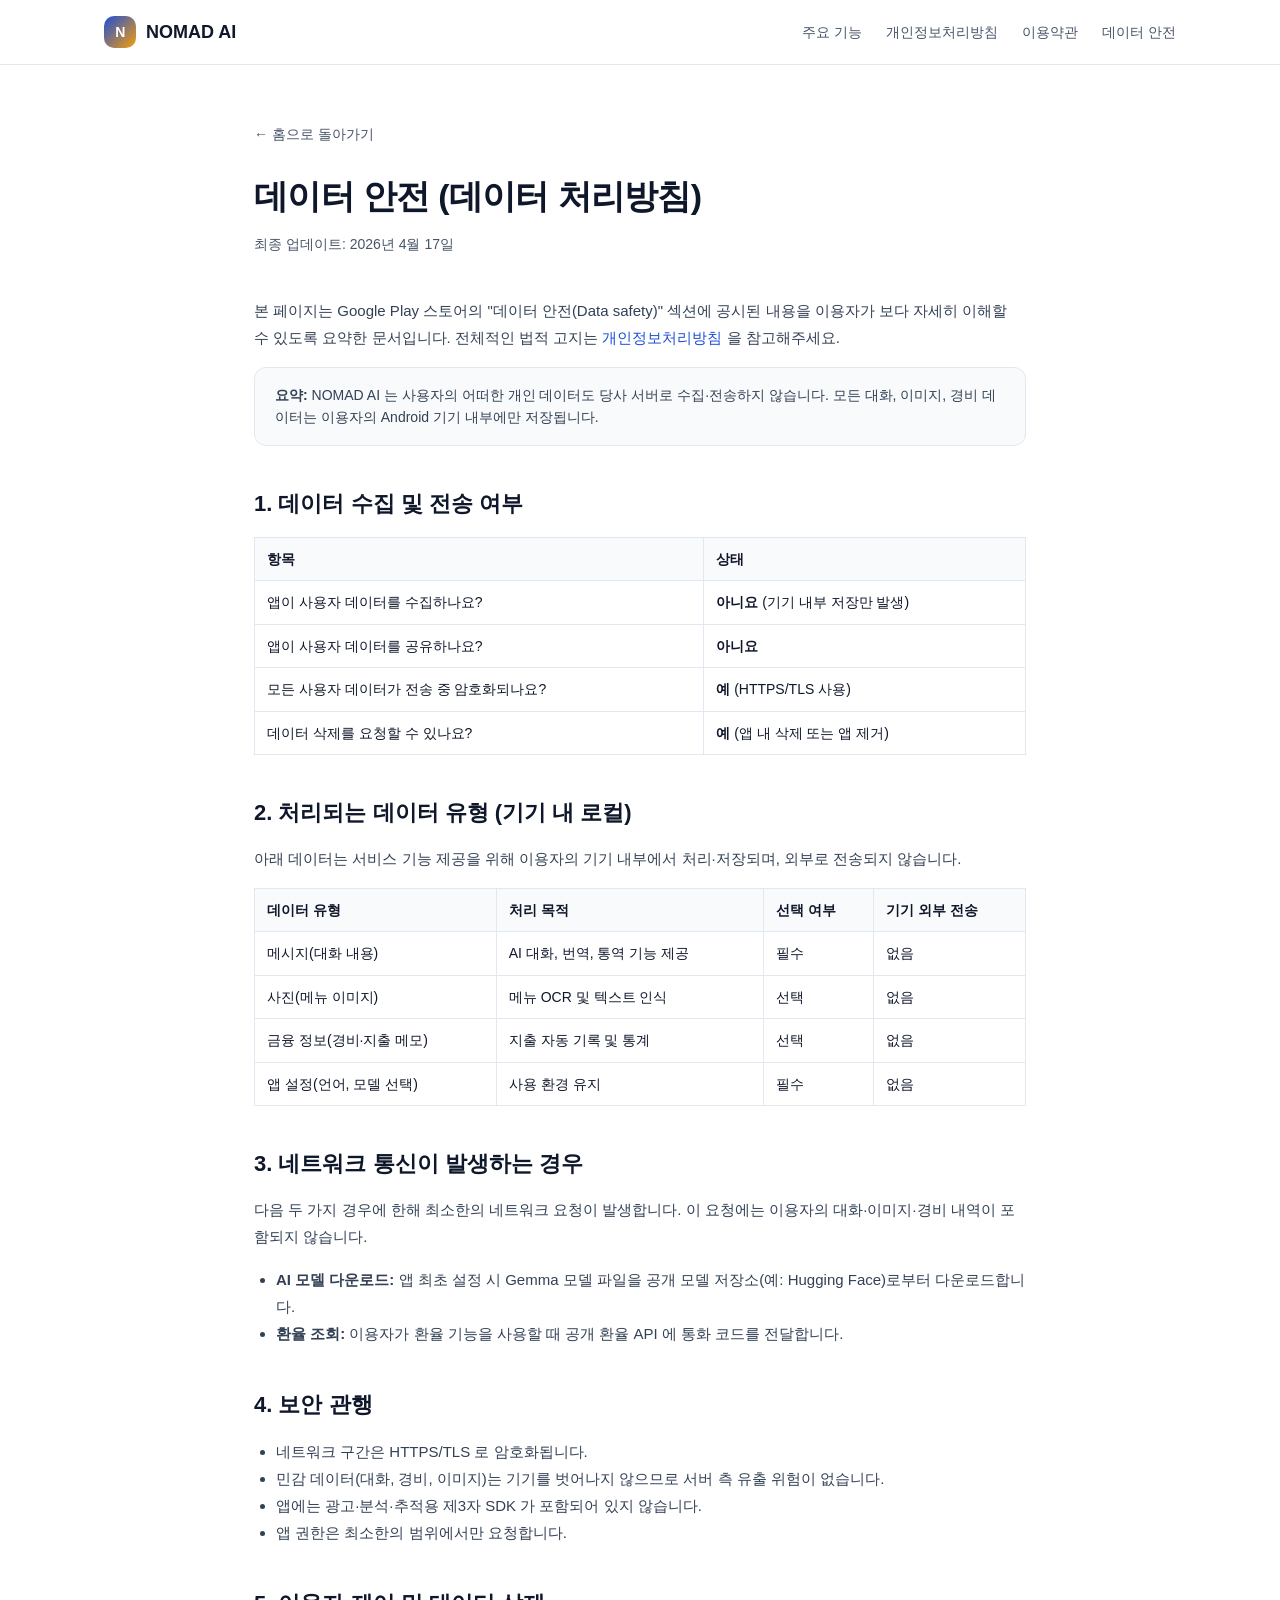
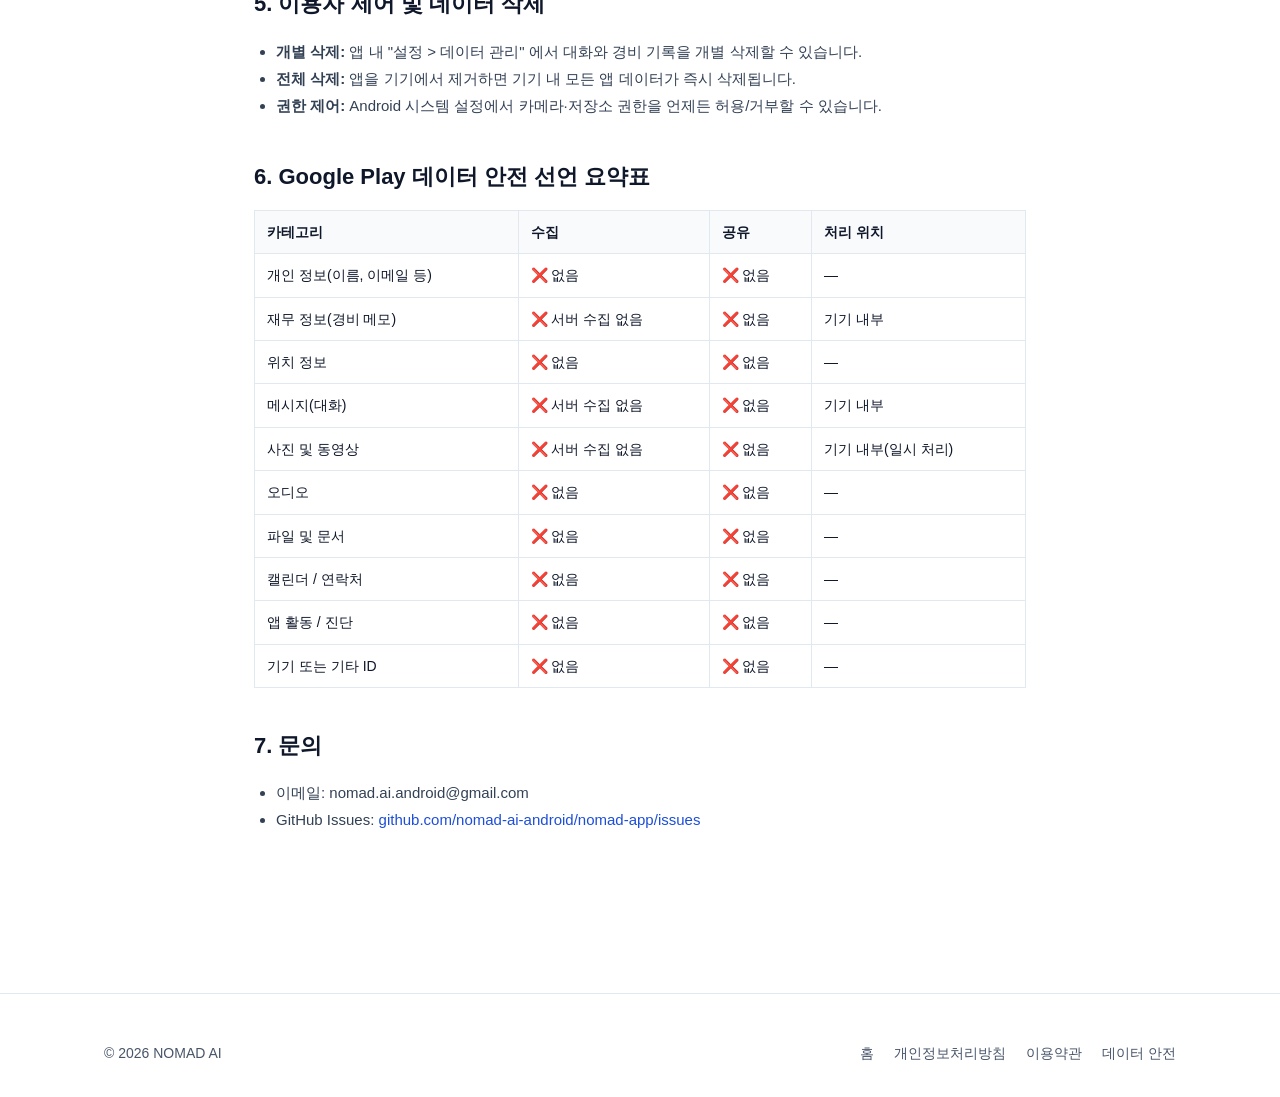
==== data-safety.html @ dc9f8f1e "initial commit" ====
<!doctype html>
<html lang="ko">
  <head>
    <meta charset="utf-8" />
    <meta name="viewport" content="width=device-width, initial-scale=1" />
    <title>데이터 안전 (데이터 처리방침) | NOMAD AI</title>
    <meta name="description" content="NOMAD AI 앱의 Google Play 데이터 안전 섹션 공시 — 수집/공유 데이터, 보안 조치 요약." />
    <link rel="icon" href="data:image/svg+xml,%3Csvg xmlns='http://www.w3.org/2000/svg' viewBox='0 0 100 100'%3E%3Crect width='100' height='100' rx='22' fill='%230f172a'/%3E%3Ctext x='50' y='62' font-family='sans-serif' font-size='48' font-weight='800' fill='white' text-anchor='middle'%3EN%3C/text%3E%3C/svg%3E" />
    <link rel="stylesheet" href="style.css" />
  </head>
  <body>
    <header class="site-header">
      <div class="container">
        <a class="brand" href="index.html">
          <span class="brand-mark">N</span>
          NOMAD AI
        </a>
        <nav class="nav">
          <a href="index.html#features">주요 기능</a>
          <a href="privacy.html">개인정보처리방침</a>
          <a href="terms.html">이용약관</a>
          <a href="data-safety.html">데이터 안전</a>
        </nav>
      </div>
    </header>

    <main class="legal">
      <a class="back" href="index.html">← 홈으로 돌아가기</a>
      <h1>데이터 안전 (데이터 처리방침)</h1>
      <p class="updated">최종 업데이트: 2026년 4월 17일</p>

      <p>
        본 페이지는 Google Play 스토어의 "데이터 안전(Data safety)" 섹션에
        공시된 내용을 이용자가 보다 자세히 이해할 수 있도록 요약한
        문서입니다. 전체적인 법적 고지는
        <a href="privacy.html">개인정보처리방침</a> 을 참고해주세요.
      </p>

      <div class="callout">
        <b>요약:</b> NOMAD AI 는 사용자의 어떠한 개인 데이터도 당사 서버로
        수집·전송하지 않습니다. 모든 대화, 이미지, 경비 데이터는 이용자의
        Android 기기 내부에만 저장됩니다.
      </div>

      <h2>1. 데이터 수집 및 전송 여부</h2>
      <table>
        <thead>
          <tr>
            <th>항목</th>
            <th>상태</th>
          </tr>
        </thead>
        <tbody>
          <tr>
            <td>앱이 사용자 데이터를 수집하나요?</td>
            <td><b>아니요</b> (기기 내부 저장만 발생)</td>
          </tr>
          <tr>
            <td>앱이 사용자 데이터를 공유하나요?</td>
            <td><b>아니요</b></td>
          </tr>
          <tr>
            <td>모든 사용자 데이터가 전송 중 암호화되나요?</td>
            <td><b>예</b> (HTTPS/TLS 사용)</td>
          </tr>
          <tr>
            <td>데이터 삭제를 요청할 수 있나요?</td>
            <td><b>예</b> (앱 내 삭제 또는 앱 제거)</td>
          </tr>
        </tbody>
      </table>

      <h2>2. 처리되는 데이터 유형 (기기 내 로컬)</h2>
      <p>
        아래 데이터는 서비스 기능 제공을 위해 이용자의 기기 내부에서
        처리·저장되며, 외부로 전송되지 않습니다.
      </p>

      <table>
        <thead>
          <tr>
            <th>데이터 유형</th>
            <th>처리 목적</th>
            <th>선택 여부</th>
            <th>기기 외부 전송</th>
          </tr>
        </thead>
        <tbody>
          <tr>
            <td>메시지(대화 내용)</td>
            <td>AI 대화, 번역, 통역 기능 제공</td>
            <td>필수</td>
            <td>없음</td>
          </tr>
          <tr>
            <td>사진(메뉴 이미지)</td>
            <td>메뉴 OCR 및 텍스트 인식</td>
            <td>선택</td>
            <td>없음</td>
          </tr>
          <tr>
            <td>금융 정보(경비·지출 메모)</td>
            <td>지출 자동 기록 및 통계</td>
            <td>선택</td>
            <td>없음</td>
          </tr>
          <tr>
            <td>앱 설정(언어, 모델 선택)</td>
            <td>사용 환경 유지</td>
            <td>필수</td>
            <td>없음</td>
          </tr>
        </tbody>
      </table>

      <h2>3. 네트워크 통신이 발생하는 경우</h2>
      <p>
        다음 두 가지 경우에 한해 최소한의 네트워크 요청이 발생합니다. 이
        요청에는 이용자의 대화·이미지·경비 내역이 포함되지 않습니다.
      </p>
      <ul>
        <li>
          <b>AI 모델 다운로드:</b> 앱 최초 설정 시 Gemma 모델 파일을 공개
          모델 저장소(예: Hugging Face)로부터 다운로드합니다.
        </li>
        <li>
          <b>환율 조회:</b> 이용자가 환율 기능을 사용할 때 공개 환율 API
          에 통화 코드를 전달합니다.
        </li>
      </ul>

      <h2>4. 보안 관행</h2>
      <ul>
        <li>네트워크 구간은 HTTPS/TLS 로 암호화됩니다.</li>
        <li>
          민감 데이터(대화, 경비, 이미지)는 기기를 벗어나지 않으므로 서버 측
          유출 위험이 없습니다.
        </li>
        <li>앱에는 광고·분석·추적용 제3자 SDK 가 포함되어 있지 않습니다.</li>
        <li>앱 권한은 최소한의 범위에서만 요청합니다.</li>
      </ul>

      <h2>5. 이용자 제어 및 데이터 삭제</h2>
      <ul>
        <li>
          <b>개별 삭제:</b> 앱 내 "설정 > 데이터 관리" 에서 대화와 경비 기록을
          개별 삭제할 수 있습니다.
        </li>
        <li>
          <b>전체 삭제:</b> 앱을 기기에서 제거하면 기기 내 모든 앱 데이터가
          즉시 삭제됩니다.
        </li>
        <li>
          <b>권한 제어:</b> Android 시스템 설정에서 카메라·저장소 권한을
          언제든 허용/거부할 수 있습니다.
        </li>
      </ul>

      <h2>6. Google Play 데이터 안전 선언 요약표</h2>
      <table>
        <thead>
          <tr>
            <th>카테고리</th>
            <th>수집</th>
            <th>공유</th>
            <th>처리 위치</th>
          </tr>
        </thead>
        <tbody>
          <tr>
            <td>개인 정보(이름, 이메일 등)</td>
            <td>❌ 없음</td>
            <td>❌ 없음</td>
            <td>—</td>
          </tr>
          <tr>
            <td>재무 정보(경비 메모)</td>
            <td>❌ 서버 수집 없음</td>
            <td>❌ 없음</td>
            <td>기기 내부</td>
          </tr>
          <tr>
            <td>위치 정보</td>
            <td>❌ 없음</td>
            <td>❌ 없음</td>
            <td>—</td>
          </tr>
          <tr>
            <td>메시지(대화)</td>
            <td>❌ 서버 수집 없음</td>
            <td>❌ 없음</td>
            <td>기기 내부</td>
          </tr>
          <tr>
            <td>사진 및 동영상</td>
            <td>❌ 서버 수집 없음</td>
            <td>❌ 없음</td>
            <td>기기 내부(일시 처리)</td>
          </tr>
          <tr>
            <td>오디오</td>
            <td>❌ 없음</td>
            <td>❌ 없음</td>
            <td>—</td>
          </tr>
          <tr>
            <td>파일 및 문서</td>
            <td>❌ 없음</td>
            <td>❌ 없음</td>
            <td>—</td>
          </tr>
          <tr>
            <td>캘린더 / 연락처</td>
            <td>❌ 없음</td>
            <td>❌ 없음</td>
            <td>—</td>
          </tr>
          <tr>
            <td>앱 활동 / 진단</td>
            <td>❌ 없음</td>
            <td>❌ 없음</td>
            <td>—</td>
          </tr>
          <tr>
            <td>기기 또는 기타 ID</td>
            <td>❌ 없음</td>
            <td>❌ 없음</td>
            <td>—</td>
          </tr>
        </tbody>
      </table>

      <h2>7. 문의</h2>
      <ul>
        <li>이메일: nomad.ai.android@gmail.com</li>
        <li>
          GitHub Issues:
          <a
            href="https://github.com/nomad-ai-android/nomad-app/issues"
            target="_blank"
            rel="noopener"
            >github.com/nomad-ai-android/nomad-app/issues</a
          >
        </li>
      </ul>
    </main>

    <footer class="site-footer">
      <div class="container">
        <div>© 2026 NOMAD AI</div>
        <div class="footer-links">
          <a href="index.html">홈</a>
          <a href="privacy.html">개인정보처리방침</a>
          <a href="terms.html">이용약관</a>
          <a href="data-safety.html">데이터 안전</a>
        </div>
      </div>
    </footer>
  </body>
</html>
---- style.css ----
:root {
  --color-bg: #ffffff;
  --color-bg-soft: #f8fafc;
  --color-bg-dark: #0f172a;
  --color-text: #0f172a;
  --color-muted: #475569;
  --color-border: #e2e8f0;
  --color-primary: #1d4ed8;
  --color-primary-hover: #1e40af;
  --color-accent: #f59e0b;
  --color-accent-soft: #fef3c7;
  --radius: 14px;
  --shadow-sm: 0 1px 2px rgba(15, 23, 42, 0.06), 0 1px 3px rgba(15, 23, 42, 0.1);
  --shadow-md: 0 4px 12px rgba(15, 23, 42, 0.08);
  --shadow-lg: 0 20px 50px rgba(15, 23, 42, 0.12);
  --max-width: 1120px;
}

* {
  box-sizing: border-box;
}

html {
  scroll-behavior: smooth;
}

body {
  margin: 0;
  font-family: "Pretendard", "Apple SD Gothic Neo", "Noto Sans KR", -apple-system,
    BlinkMacSystemFont, "Segoe UI", Roboto, sans-serif;
  color: var(--color-text);
  background: var(--color-bg);
  line-height: 1.6;
  -webkit-font-smoothing: antialiased;
  -moz-osx-font-smoothing: grayscale;
}

a {
  color: var(--color-primary);
  text-decoration: none;
}

a:hover {
  text-decoration: underline;
}

img {
  max-width: 100%;
  height: auto;
}

.container {
  max-width: var(--max-width);
  margin: 0 auto;
  padding: 0 24px;
}

/* Header */
.site-header {
  position: sticky;
  top: 0;
  z-index: 50;
  background: rgba(255, 255, 255, 0.85);
  backdrop-filter: saturate(180%) blur(10px);
  border-bottom: 1px solid var(--color-border);
}

.site-header .container {
  display: flex;
  align-items: center;
  justify-content: space-between;
  height: 64px;
}

.brand {
  display: flex;
  align-items: center;
  gap: 10px;
  font-weight: 700;
  font-size: 18px;
  color: var(--color-text);
  text-decoration: none;
}

.brand-mark {
  width: 32px;
  height: 32px;
  border-radius: 10px;
  background: linear-gradient(135deg, #1d4ed8, #f59e0b);
  display: inline-flex;
  align-items: center;
  justify-content: center;
  color: white;
  font-weight: 800;
  font-size: 14px;
  letter-spacing: -0.5px;
}

.nav {
  display: flex;
  gap: 24px;
  align-items: center;
}

.nav a {
  color: var(--color-muted);
  font-size: 14px;
  font-weight: 500;
}

.nav a:hover {
  color: var(--color-text);
  text-decoration: none;
}

.nav .btn {
  padding: 8px 16px;
  font-size: 14px;
}

@media (max-width: 720px) {
  .nav a:not(.btn) {
    display: none;
  }
}

/* Buttons */
.btn {
  display: inline-flex;
  align-items: center;
  justify-content: center;
  gap: 8px;
  padding: 12px 22px;
  border-radius: 999px;
  font-weight: 600;
  font-size: 15px;
  border: 1px solid transparent;
  cursor: pointer;
  transition: transform 0.15s ease, background 0.2s ease, box-shadow 0.2s ease;
  text-decoration: none;
}

.btn-primary {
  background: var(--color-primary);
  color: white;
}

.btn-primary:hover {
  background: var(--color-primary-hover);
  transform: translateY(-1px);
  text-decoration: none;
}

.btn-secondary {
  background: white;
  color: var(--color-text);
  border-color: var(--color-border);
}

.btn-secondary:hover {
  background: var(--color-bg-soft);
  text-decoration: none;
}

/* Hero */
.hero {
  position: relative;
  padding: 80px 0 96px;
  background: radial-gradient(
      1200px 600px at 80% -10%,
      rgba(245, 158, 11, 0.18),
      transparent 60%
    ),
    radial-gradient(
      900px 500px at -10% 10%,
      rgba(29, 78, 216, 0.15),
      transparent 60%
    ),
    var(--color-bg);
  overflow: hidden;
}

.hero .container {
  display: grid;
  grid-template-columns: 1.1fr 0.9fr;
  gap: 48px;
  align-items: center;
}

@media (max-width: 900px) {
  .hero {
    padding: 56px 0 72px;
  }
  .hero .container {
    grid-template-columns: 1fr;
  }
}

.eyebrow {
  display: inline-flex;
  align-items: center;
  gap: 8px;
  padding: 6px 12px;
  background: var(--color-accent-soft);
  color: #92400e;
  font-size: 13px;
  font-weight: 600;
  border-radius: 999px;
  margin-bottom: 20px;
}

.hero h1 {
  font-size: clamp(32px, 5vw, 52px);
  line-height: 1.15;
  letter-spacing: -0.02em;
  margin: 0 0 20px;
}

.hero h1 .accent {
  background: linear-gradient(90deg, #1d4ed8, #f59e0b);
  -webkit-background-clip: text;
  background-clip: text;
  color: transparent;
}

.hero p.lead {
  font-size: 18px;
  color: var(--color-muted);
  margin: 0 0 32px;
  max-width: 560px;
}

.hero-actions {
  display: flex;
  gap: 12px;
  flex-wrap: wrap;
}

.hero-meta {
  margin-top: 28px;
  display: flex;
  gap: 24px;
  flex-wrap: wrap;
  color: var(--color-muted);
  font-size: 14px;
}

.hero-meta span {
  display: inline-flex;
  align-items: center;
  gap: 6px;
}

/* Phone mockup */
.phone {
  width: 100%;
  max-width: 360px;
  margin: 0 auto;
  aspect-ratio: 9 / 18;
  background: #0f172a;
  border-radius: 40px;
  padding: 14px;
  box-shadow: var(--shadow-lg);
  position: relative;
}

.phone::before {
  content: "";
  position: absolute;
  top: 18px;
  left: 50%;
  transform: translateX(-50%);
  width: 100px;
  height: 22px;
  background: #0f172a;
  border-radius: 999px;
  z-index: 2;
}

.phone-screen {
  width: 100%;
  height: 100%;
  border-radius: 28px;
  background: linear-gradient(180deg, #eff6ff 0%, #fff 40%, #fef3c7 100%);
  overflow: hidden;
  position: relative;
  display: flex;
  flex-direction: column;
  padding: 48px 18px 18px;
}

.chat-bubble {
  max-width: 80%;
  padding: 10px 14px;
  border-radius: 16px;
  font-size: 13px;
  margin-bottom: 10px;
  box-shadow: var(--shadow-sm);
}

.chat-bubble.user {
  align-self: flex-end;
  background: var(--color-primary);
  color: white;
  border-bottom-right-radius: 4px;
}

.chat-bubble.bot {
  align-self: flex-start;
  background: white;
  color: var(--color-text);
  border-bottom-left-radius: 4px;
}

.chip-row {
  display: flex;
  gap: 6px;
  margin-top: 4px;
  flex-wrap: wrap;
}

.chip {
  font-size: 11px;
  padding: 6px 10px;
  background: white;
  border: 1px solid var(--color-border);
  border-radius: 999px;
  color: var(--color-text);
}

/* Sections */
section {
  padding: 88px 0;
}

section.alt {
  background: var(--color-bg-soft);
}

.section-head {
  text-align: center;
  max-width: 720px;
  margin: 0 auto 56px;
}

.section-head h2 {
  font-size: clamp(26px, 3.2vw, 36px);
  margin: 0 0 12px;
  letter-spacing: -0.02em;
}

.section-head p {
  color: var(--color-muted);
  margin: 0;
  font-size: 17px;
}

/* Feature grid */
.features {
  display: grid;
  grid-template-columns: repeat(3, 1fr);
  gap: 20px;
}

@media (max-width: 900px) {
  .features {
    grid-template-columns: repeat(2, 1fr);
  }
}

@media (max-width: 560px) {
  .features {
    grid-template-columns: 1fr;
  }
}

.feature {
  padding: 28px;
  background: white;
  border: 1px solid var(--color-border);
  border-radius: var(--radius);
  transition: transform 0.2s ease, box-shadow 0.2s ease,
    border-color 0.2s ease;
}

.feature:hover {
  transform: translateY(-4px);
  box-shadow: var(--shadow-md);
  border-color: transparent;
}

.feature-icon {
  width: 44px;
  height: 44px;
  border-radius: 12px;
  background: var(--color-accent-soft);
  color: #b45309;
  display: inline-flex;
  align-items: center;
  justify-content: center;
  font-size: 22px;
  margin-bottom: 16px;
}

.feature h3 {
  margin: 0 0 8px;
  font-size: 18px;
}

.feature p {
  margin: 0;
  color: var(--color-muted);
  font-size: 15px;
}

/* How it works */
.steps {
  display: grid;
  grid-template-columns: repeat(4, 1fr);
  gap: 20px;
  counter-reset: step;
}

@media (max-width: 900px) {
  .steps {
    grid-template-columns: repeat(2, 1fr);
  }
}

@media (max-width: 560px) {
  .steps {
    grid-template-columns: 1fr;
  }
}

.step {
  padding: 28px 24px;
  border-radius: var(--radius);
  background: white;
  border: 1px solid var(--color-border);
  counter-increment: step;
  position: relative;
}

.step::before {
  content: counter(step, decimal-leading-zero);
  font-size: 14px;
  font-weight: 700;
  color: var(--color-primary);
  margin-bottom: 12px;
  display: block;
}

.step h3 {
  margin: 0 0 8px;
  font-size: 17px;
}

.step p {
  margin: 0;
  color: var(--color-muted);
  font-size: 14px;
}

/* Models */
.models {
  display: grid;
  grid-template-columns: repeat(2, 1fr);
  gap: 20px;
}

@media (max-width: 720px) {
  .models {
    grid-template-columns: 1fr;
  }
}

.model {
  padding: 32px;
  border-radius: var(--radius);
  border: 1px solid var(--color-border);
  background: white;
  position: relative;
}

.model.featured {
  border-color: var(--color-primary);
  box-shadow: 0 0 0 4px rgba(29, 78, 216, 0.1);
}

.model .badge {
  position: absolute;
  top: -12px;
  right: 24px;
  background: var(--color-primary);
  color: white;
  font-size: 12px;
  font-weight: 600;
  padding: 4px 10px;
  border-radius: 999px;
}

.model h3 {
  margin: 0 0 6px;
  font-size: 22px;
}

.model .size {
  color: var(--color-muted);
  font-size: 14px;
  margin-bottom: 16px;
}

.model ul {
  list-style: none;
  padding: 0;
  margin: 0;
}

.model li {
  padding: 8px 0;
  color: var(--color-text);
  font-size: 14px;
  border-top: 1px dashed var(--color-border);
}

.model li:first-child {
  border-top: none;
}

/* Privacy */
.privacy-card {
  max-width: 860px;
  margin: 0 auto;
  padding: 40px;
  background: white;
  border-radius: var(--radius);
  border: 1px solid var(--color-border);
  box-shadow: var(--shadow-md);
}

.privacy-grid {
  display: grid;
  grid-template-columns: repeat(2, 1fr);
  gap: 20px;
  margin-top: 24px;
}

@media (max-width: 720px) {
  .privacy-grid {
    grid-template-columns: 1fr;
  }
}

.privacy-item {
  display: flex;
  gap: 12px;
  align-items: flex-start;
}

.privacy-item .icon {
  width: 28px;
  height: 28px;
  border-radius: 8px;
  background: #dcfce7;
  color: #15803d;
  display: inline-flex;
  align-items: center;
  justify-content: center;
  font-size: 14px;
  flex: 0 0 auto;
}

.privacy-item h4 {
  margin: 0 0 4px;
  font-size: 15px;
}

.privacy-item p {
  margin: 0;
  color: var(--color-muted);
  font-size: 14px;
}

/* FAQ */
.faq {
  max-width: 800px;
  margin: 0 auto;
}

.faq details {
  border-bottom: 1px solid var(--color-border);
  padding: 20px 4px;
}

.faq details[open] summary {
  color: var(--color-primary);
}

.faq summary {
  list-style: none;
  cursor: pointer;
  font-weight: 600;
  font-size: 17px;
  display: flex;
  align-items: center;
  justify-content: space-between;
  gap: 16px;
}

.faq summary::-webkit-details-marker {
  display: none;
}

.faq summary::after {
  content: "+";
  font-size: 22px;
  color: var(--color-muted);
  transition: transform 0.2s ease;
}

.faq details[open] summary::after {
  content: "−";
  color: var(--color-primary);
}

.faq details p {
  margin: 12px 0 0;
  color: var(--color-muted);
  font-size: 15px;
}

/* CTA */
.cta {
  background: linear-gradient(135deg, #0f172a, #1e3a8a);
  color: white;
  text-align: center;
  padding: 80px 24px;
  border-radius: 24px;
  margin: 0 auto;
  max-width: calc(var(--max-width) - 48px);
}

.cta h2 {
  font-size: clamp(26px, 3.2vw, 36px);
  margin: 0 0 12px;
  letter-spacing: -0.02em;
}

.cta p {
  color: rgba(255, 255, 255, 0.75);
  font-size: 17px;
  margin: 0 0 28px;
}

.cta .btn-primary {
  background: var(--color-accent);
  color: #422006;
}

.cta .btn-primary:hover {
  background: #fbbf24;
}

.cta .btn-secondary {
  background: transparent;
  color: white;
  border-color: rgba(255, 255, 255, 0.3);
}

.cta .btn-secondary:hover {
  background: rgba(255, 255, 255, 0.08);
}

/* Footer */
.site-footer {
  padding: 48px 0 32px;
  border-top: 1px solid var(--color-border);
  margin-top: 48px;
  color: var(--color-muted);
  font-size: 14px;
}

.site-footer .container {
  display: flex;
  justify-content: space-between;
  gap: 24px;
  flex-wrap: wrap;
}

.footer-links {
  display: flex;
  gap: 20px;
  flex-wrap: wrap;
}

.footer-links a {
  color: var(--color-muted);
}

.footer-links a:hover {
  color: var(--color-text);
}

/* Legal (policy pages) */
.legal {
  max-width: 820px;
  margin: 0 auto;
  padding: 56px 24px 96px;
}

.legal h1 {
  font-size: 34px;
  letter-spacing: -0.02em;
  margin: 0 0 8px;
}

.legal .updated {
  color: var(--color-muted);
  font-size: 14px;
  margin: 0 0 40px;
}

.legal h2 {
  margin: 40px 0 12px;
  font-size: 22px;
}

.legal h3 {
  margin: 24px 0 8px;
  font-size: 17px;
}

.legal p,
.legal li {
  color: #334155;
  font-size: 15px;
  line-height: 1.8;
}

.legal ul {
  padding-left: 22px;
}

.legal table {
  width: 100%;
  border-collapse: collapse;
  margin: 16px 0 24px;
  font-size: 14px;
}

.legal th,
.legal td {
  text-align: left;
  padding: 10px 12px;
  border: 1px solid var(--color-border);
  vertical-align: top;
}

.legal th {
  background: var(--color-bg-soft);
  font-weight: 600;
}

.legal .back {
  display: inline-flex;
  align-items: center;
  gap: 6px;
  margin-bottom: 24px;
  font-size: 14px;
  color: var(--color-muted);
}

.callout {
  padding: 16px 20px;
  border-radius: 12px;
  background: var(--color-bg-soft);
  border: 1px solid var(--color-border);
  margin: 16px 0;
  font-size: 14px;
  color: #334155;
}
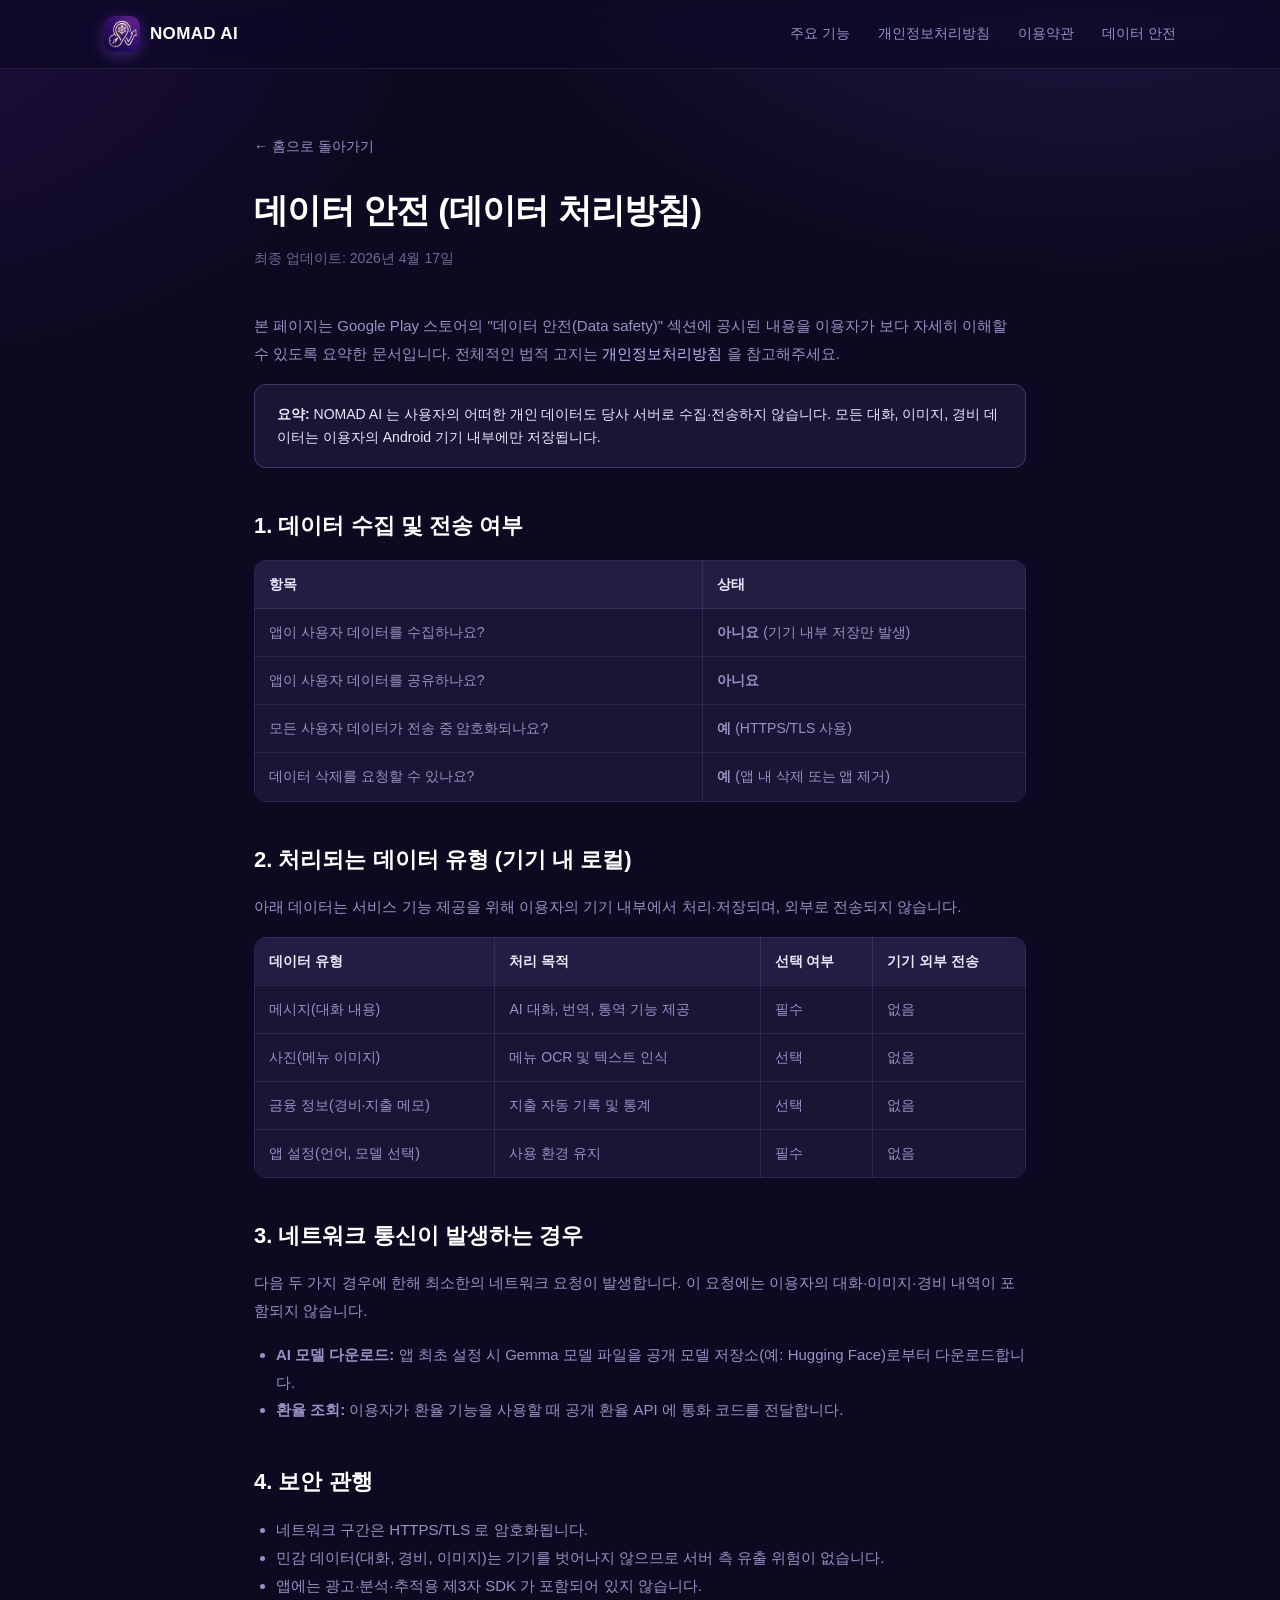
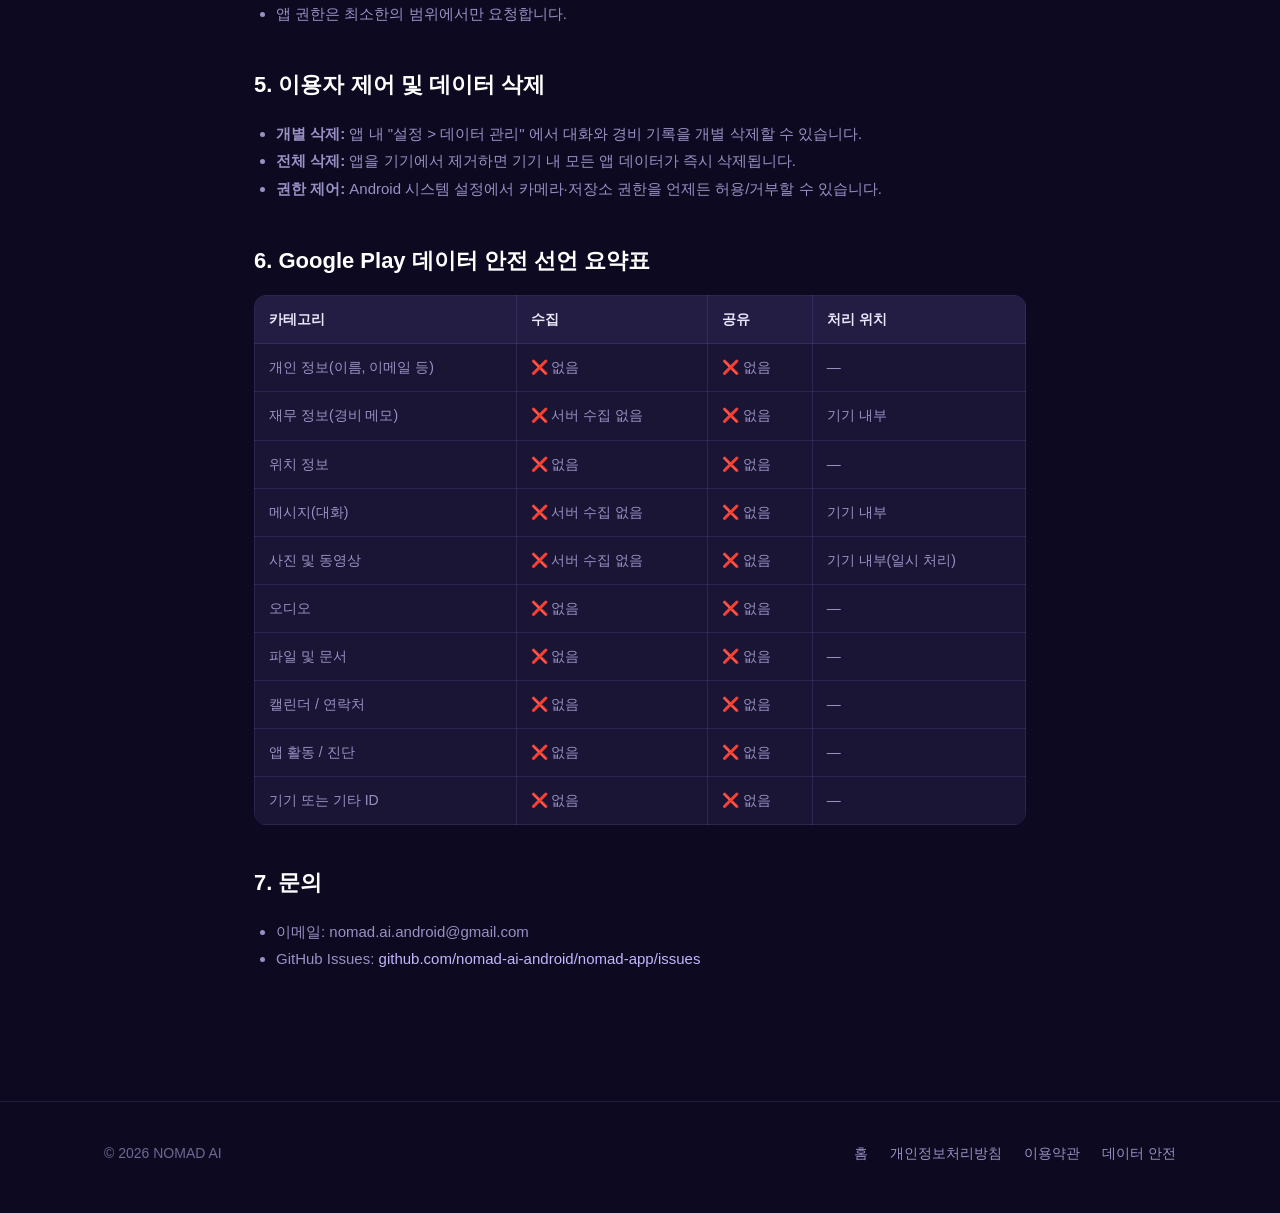
==== commit 360ddefe: "디자인 개선" ====
--- a/data-safety.html
+++ b/data-safety.html
@@ -5,14 +5,16 @@
     <meta name="viewport" content="width=device-width, initial-scale=1" />
     <title>데이터 안전 (데이터 처리방침) | NOMAD AI</title>
     <meta name="description" content="NOMAD AI 앱의 Google Play 데이터 안전 섹션 공시 — 수집/공유 데이터, 보안 조치 요약." />
-    <link rel="icon" href="data:image/svg+xml,%3Csvg xmlns='http://www.w3.org/2000/svg' viewBox='0 0 100 100'%3E%3Crect width='100' height='100' rx='22' fill='%230f172a'/%3E%3Ctext x='50' y='62' font-family='sans-serif' font-size='48' font-weight='800' fill='white' text-anchor='middle'%3EN%3C/text%3E%3C/svg%3E" />
+    <meta name="theme-color" content="#0d0920" />
+    <link rel="icon" type="image/png" href="icon.png" />
+    <link rel="apple-touch-icon" href="icon.png" />
     <link rel="stylesheet" href="style.css" />
   </head>
   <body>
     <header class="site-header">
       <div class="container">
         <a class="brand" href="index.html">
-          <span class="brand-mark">N</span>
+          <img class="brand-mark" src="icon.png" alt="NOMAD AI" width="36" height="36" />
           NOMAD AI
         </a>
         <nav class="nav">
--- a/style.css
+++ b/style.css
@@ -1,28 +1,32 @@
 :root {
-  --color-bg: #ffffff;
-  --color-bg-soft: #f8fafc;
-  --color-bg-dark: #0f172a;
-  --color-text: #0f172a;
-  --color-muted: #475569;
-  --color-border: #e2e8f0;
-  --color-primary: #1d4ed8;
-  --color-primary-hover: #1e40af;
-  --color-accent: #f59e0b;
-  --color-accent-soft: #fef3c7;
-  --radius: 14px;
-  --shadow-sm: 0 1px 2px rgba(15, 23, 42, 0.06), 0 1px 3px rgba(15, 23, 42, 0.1);
-  --shadow-md: 0 4px 12px rgba(15, 23, 42, 0.08);
-  --shadow-lg: 0 20px 50px rgba(15, 23, 42, 0.12);
+  --color-bg: #0d0920;
+  --color-bg-alt: #110d28;
+  --color-surface: #1a1535;
+  --color-surface-2: #231d44;
+  --color-text: #eae7fb;
+  --color-text-strong: #ffffff;
+  --color-muted: #9891c4;
+  --color-muted-2: #6f6894;
+  --color-border: rgba(154, 140, 234, 0.14);
+  --color-border-strong: rgba(154, 140, 234, 0.28);
+  --color-primary: #8b5cf6;
+  --color-primary-hover: #a78bfa;
+  --color-primary-soft: rgba(139, 92, 246, 0.16);
+  --color-accent: #c4b5fd;
+  --color-user-bubble: #6d5ab6;
+  --color-bot-bubble: #2a2450;
+  --radius: 16px;
+  --radius-lg: 24px;
+  --shadow-sm: 0 1px 2px rgba(5, 3, 15, 0.4);
+  --shadow-md: 0 8px 24px rgba(5, 3, 15, 0.35);
+  --shadow-lg: 0 30px 60px rgba(5, 3, 15, 0.55);
+  --shadow-glow: 0 0 0 1px rgba(139, 92, 246, 0.35), 0 20px 60px rgba(139, 92, 246, 0.22);
   --max-width: 1120px;
 }
 
-* {
-  box-sizing: border-box;
-}
-
-html {
-  scroll-behavior: smooth;
-}
+* { box-sizing: border-box; }
+
+html { scroll-behavior: smooth; }
 
 body {
   margin: 0;
@@ -30,29 +34,36 @@
     BlinkMacSystemFont, "Segoe UI", Roboto, sans-serif;
   color: var(--color-text);
   background: var(--color-bg);
-  line-height: 1.6;
+  line-height: 1.65;
   -webkit-font-smoothing: antialiased;
   -moz-osx-font-smoothing: grayscale;
-}
-
-a {
-  color: var(--color-primary);
-  text-decoration: none;
-}
-
-a:hover {
-  text-decoration: underline;
-}
-
-img {
-  max-width: 100%;
-  height: auto;
-}
+  background-image:
+    radial-gradient(1000px 600px at 85% -10%, rgba(139, 92, 246, 0.18), transparent 60%),
+    radial-gradient(900px 600px at -10% 0%, rgba(91, 33, 182, 0.22), transparent 60%);
+  background-attachment: fixed;
+}
+
+a { color: var(--color-accent); text-decoration: none; }
+a:hover { text-decoration: underline; }
+img { max-width: 100%; height: auto; }
 
 .container {
   max-width: var(--max-width);
   margin: 0 auto;
   padding: 0 24px;
+}
+
+/* Inline SVG icons */
+.ic,
+.feature svg,
+.privacy-item .icon svg,
+.app-ic,
+.input-btn svg {
+  width: 18px;
+  height: 18px;
+  stroke-linecap: round;
+  stroke-linejoin: round;
+  flex-shrink: 0;
 }
 
 /* Header */
@@ -60,8 +71,9 @@
   position: sticky;
   top: 0;
   z-index: 50;
-  background: rgba(255, 255, 255, 0.85);
-  backdrop-filter: saturate(180%) blur(10px);
+  background: rgba(13, 9, 32, 0.78);
+  backdrop-filter: saturate(180%) blur(14px);
+  -webkit-backdrop-filter: saturate(180%) blur(14px);
   border-bottom: 1px solid var(--color-border);
 }
 
@@ -69,7 +81,7 @@
   display: flex;
   align-items: center;
   justify-content: space-between;
-  height: 64px;
+  height: 68px;
 }
 
 .brand {
@@ -77,28 +89,21 @@
   align-items: center;
   gap: 10px;
   font-weight: 700;
-  font-size: 18px;
-  color: var(--color-text);
-  text-decoration: none;
+  font-size: 17px;
+  color: var(--color-text-strong);
+  letter-spacing: 0.02em;
 }
 
 .brand-mark {
-  width: 32px;
-  height: 32px;
+  width: 36px;
+  height: 36px;
   border-radius: 10px;
-  background: linear-gradient(135deg, #1d4ed8, #f59e0b);
-  display: inline-flex;
-  align-items: center;
-  justify-content: center;
-  color: white;
-  font-weight: 800;
-  font-size: 14px;
-  letter-spacing: -0.5px;
+  box-shadow: 0 4px 16px rgba(139, 92, 246, 0.35);
 }
 
 .nav {
   display: flex;
-  gap: 24px;
+  gap: 28px;
   align-items: center;
 }
 
@@ -106,22 +111,18 @@
   color: var(--color-muted);
   font-size: 14px;
   font-weight: 500;
+  transition: color 0.15s ease;
 }
 
 .nav a:hover {
-  color: var(--color-text);
+  color: var(--color-text-strong);
   text-decoration: none;
 }
 
-.nav .btn {
-  padding: 8px 16px;
-  font-size: 14px;
-}
-
-@media (max-width: 720px) {
-  .nav a:not(.btn) {
-    display: none;
-  }
+.nav .btn { padding: 9px 18px; font-size: 14px; }
+
+@media (max-width: 820px) {
+  .nav a:not(.btn) { display: none; }
 }
 
 /* Buttons */
@@ -130,94 +131,106 @@
   align-items: center;
   justify-content: center;
   gap: 8px;
-  padding: 12px 22px;
+  padding: 13px 24px;
   border-radius: 999px;
   font-weight: 600;
   font-size: 15px;
   border: 1px solid transparent;
   cursor: pointer;
-  transition: transform 0.15s ease, background 0.2s ease, box-shadow 0.2s ease;
+  transition: transform 0.15s ease, background 0.2s ease, box-shadow 0.2s ease, border-color 0.2s ease;
+  letter-spacing: 0.01em;
+}
+
+.btn .ic { width: 16px; height: 16px; }
+
+.btn-primary {
+  background: linear-gradient(135deg, #8b5cf6 0%, #6d28d9 100%);
+  color: #fff;
+  box-shadow: 0 10px 30px rgba(139, 92, 246, 0.35);
+}
+
+.btn-primary:hover {
+  transform: translateY(-1px);
+  box-shadow: 0 14px 36px rgba(139, 92, 246, 0.45);
   text-decoration: none;
 }
 
-.btn-primary {
-  background: var(--color-primary);
-  color: white;
-}
-
-.btn-primary:hover {
-  background: var(--color-primary-hover);
-  transform: translateY(-1px);
-  text-decoration: none;
-}
-
 .btn-secondary {
-  background: white;
+  background: rgba(255, 255, 255, 0.04);
   color: var(--color-text);
-  border-color: var(--color-border);
+  border-color: var(--color-border-strong);
 }
 
 .btn-secondary:hover {
-  background: var(--color-bg-soft);
+  background: rgba(255, 255, 255, 0.08);
+  border-color: var(--color-primary);
+  color: var(--color-text-strong);
   text-decoration: none;
 }
 
 /* Hero */
 .hero {
   position: relative;
-  padding: 80px 0 96px;
-  background: radial-gradient(
-      1200px 600px at 80% -10%,
-      rgba(245, 158, 11, 0.18),
-      transparent 60%
-    ),
-    radial-gradient(
-      900px 500px at -10% 10%,
-      rgba(29, 78, 216, 0.15),
-      transparent 60%
-    ),
-    var(--color-bg);
+  padding: 96px 0 112px;
   overflow: hidden;
 }
 
+.hero::before {
+  content: "";
+  position: absolute;
+  inset: 0;
+  background:
+    radial-gradient(600px 400px at 80% 20%, rgba(139, 92, 246, 0.25), transparent 60%),
+    radial-gradient(500px 400px at 10% 80%, rgba(76, 29, 149, 0.25), transparent 60%);
+  pointer-events: none;
+}
+
 .hero .container {
+  position: relative;
   display: grid;
-  grid-template-columns: 1.1fr 0.9fr;
-  gap: 48px;
-  align-items: center;
-}
-
-@media (max-width: 900px) {
-  .hero {
-    padding: 56px 0 72px;
-  }
-  .hero .container {
-    grid-template-columns: 1fr;
-  }
+  grid-template-columns: 1.05fr 0.95fr;
+  gap: 64px;
+  align-items: center;
+}
+
+@media (max-width: 960px) {
+  .hero { padding: 64px 0 80px; }
+  .hero .container { grid-template-columns: 1fr; gap: 48px; }
 }
 
 .eyebrow {
   display: inline-flex;
   align-items: center;
   gap: 8px;
-  padding: 6px 12px;
-  background: var(--color-accent-soft);
-  color: #92400e;
+  padding: 7px 14px;
+  background: var(--color-primary-soft);
+  color: var(--color-accent);
   font-size: 13px;
   font-weight: 600;
   border-radius: 999px;
-  margin-bottom: 20px;
+  margin-bottom: 24px;
+  border: 1px solid var(--color-border-strong);
+}
+
+.eyebrow .dot {
+  width: 7px;
+  height: 7px;
+  background: var(--color-primary);
+  border-radius: 50%;
+  box-shadow: 0 0 0 4px rgba(139, 92, 246, 0.2);
 }
 
 .hero h1 {
-  font-size: clamp(32px, 5vw, 52px);
-  line-height: 1.15;
-  letter-spacing: -0.02em;
-  margin: 0 0 20px;
+  font-size: clamp(32px, 5vw, 54px);
+  line-height: 1.14;
+  letter-spacing: -0.025em;
+  margin: 0 0 22px;
+  color: var(--color-text-strong);
+  font-weight: 800;
 }
 
 .hero h1 .accent {
-  background: linear-gradient(90deg, #1d4ed8, #f59e0b);
+  background: linear-gradient(90deg, #c4b5fd, #8b5cf6 40%, #ede9fe);
   -webkit-background-clip: text;
   background-clip: text;
   color: transparent;
@@ -226,8 +239,9 @@
 .hero p.lead {
   font-size: 18px;
   color: var(--color-muted);
-  margin: 0 0 32px;
+  margin: 0 0 36px;
   max-width: 560px;
+  line-height: 1.7;
 }
 
 .hero-actions {
@@ -237,9 +251,9 @@
 }
 
 .hero-meta {
-  margin-top: 28px;
-  display: flex;
-  gap: 24px;
+  margin-top: 32px;
+  display: flex;
+  gap: 28px;
   flex-wrap: wrap;
   color: var(--color-muted);
   font-size: 14px;
@@ -248,94 +262,172 @@
 .hero-meta span {
   display: inline-flex;
   align-items: center;
-  gap: 6px;
-}
+  gap: 8px;
+}
+
+.hero-meta .ic { color: var(--color-accent); }
 
 /* Phone mockup */
 .phone {
   width: 100%;
-  max-width: 360px;
+  max-width: 340px;
   margin: 0 auto;
-  aspect-ratio: 9 / 18;
-  background: #0f172a;
-  border-radius: 40px;
-  padding: 14px;
-  box-shadow: var(--shadow-lg);
+  aspect-ratio: 9 / 19;
+  background: linear-gradient(180deg, #05030f 0%, #0a0620 100%);
+  border-radius: 44px;
+  padding: 10px;
+  box-shadow: var(--shadow-lg), 0 0 0 1px rgba(139, 92, 246, 0.2);
   position: relative;
 }
 
 .phone::before {
   content: "";
   position: absolute;
-  top: 18px;
+  top: 14px;
   left: 50%;
   transform: translateX(-50%);
-  width: 100px;
-  height: 22px;
-  background: #0f172a;
-  border-radius: 999px;
-  z-index: 2;
+  width: 10px;
+  height: 10px;
+  background: #0a0620;
+  border-radius: 50%;
+  z-index: 3;
+  box-shadow: inset 0 0 0 2px #1a1535;
 }
 
 .phone-screen {
   width: 100%;
   height: 100%;
-  border-radius: 28px;
-  background: linear-gradient(180deg, #eff6ff 0%, #fff 40%, #fef3c7 100%);
+  border-radius: 36px;
+  background:
+    radial-gradient(120% 60% at 50% 0%, rgba(109, 40, 217, 0.3), transparent 55%),
+    linear-gradient(180deg, #120a2e 0%, #0a0620 100%);
   overflow: hidden;
   position: relative;
   display: flex;
   flex-direction: column;
-  padding: 48px 18px 18px;
+}
+
+.app-bar {
+  display: flex;
+  align-items: center;
+  gap: 10px;
+  padding: 34px 14px 10px;
+  color: var(--color-text-strong);
+  flex-shrink: 0;
+}
+
+.app-ic {
+  width: 16px;
+  height: 16px;
+  color: var(--color-muted);
+}
+
+.app-title {
+  flex: 1;
+  margin-left: 2px;
+  line-height: 1.15;
+}
+.app-title strong {
+  font-size: 13px;
+  letter-spacing: 0.02em;
+  display: block;
+}
+.app-title span {
+  font-size: 10px;
+  color: var(--color-muted-2);
+}
+
+.chat {
+  flex: 1;
+  padding: 6px 12px 10px;
+  overflow: hidden;
+  display: flex;
+  flex-direction: column;
+  gap: 10px;
+}
+
+.chat-row {
+  display: flex;
+  gap: 6px;
+  align-items: flex-end;
+}
+.chat-row.user { justify-content: flex-end; }
+.chat-row.bot .avatar {
+  width: 22px;
+  height: 22px;
+  border-radius: 50%;
+  flex-shrink: 0;
+  box-shadow: 0 0 0 1px rgba(139, 92, 246, 0.4);
 }
 
 .chat-bubble {
-  max-width: 80%;
-  padding: 10px 14px;
-  border-radius: 16px;
-  font-size: 13px;
-  margin-bottom: 10px;
+  max-width: 78%;
+  padding: 8px 11px;
+  border-radius: 14px;
+  font-size: 10.5px;
+  line-height: 1.45;
   box-shadow: var(--shadow-sm);
+  position: relative;
 }
 
 .chat-bubble.user {
-  align-self: flex-end;
-  background: var(--color-primary);
-  color: white;
+  background: var(--color-user-bubble);
+  color: #fff;
   border-bottom-right-radius: 4px;
 }
-
 .chat-bubble.bot {
-  align-self: flex-start;
-  background: white;
+  background: var(--color-bot-bubble);
   color: var(--color-text);
   border-bottom-left-radius: 4px;
 }
 
-.chip-row {
-  display: flex;
+.chat-bubble .tag {
+  display: inline-block;
+  margin-top: 5px;
+  font-size: 8.5px;
+  color: var(--color-muted-2);
+  padding-top: 3px;
+}
+
+.input-bar {
+  flex-shrink: 0;
+  display: flex;
+  align-items: center;
   gap: 6px;
-  margin-top: 4px;
-  flex-wrap: wrap;
-}
-
-.chip {
-  font-size: 11px;
-  padding: 6px 10px;
-  background: white;
-  border: 1px solid var(--color-border);
+  margin: 4px 10px 14px;
+  padding: 6px 6px 6px 4px;
+  background: #1a1535;
   border-radius: 999px;
-  color: var(--color-text);
+  border: 1px solid rgba(255, 255, 255, 0.04);
+}
+
+.input-btn {
+  width: 28px;
+  height: 28px;
+  border-radius: 50%;
+  border: none;
+  background: rgba(255, 255, 255, 0.06);
+  color: var(--color-muted);
+  display: inline-flex;
+  align-items: center;
+  justify-content: center;
+  cursor: pointer;
+  padding: 0;
+}
+.input-btn svg { width: 14px; height: 14px; }
+.input-btn.send { background: #2a2450; color: var(--color-accent); }
+
+.input-placeholder {
+  flex: 1;
+  font-size: 10.5px;
+  color: var(--color-muted-2);
+  padding-left: 8px;
 }
 
 /* Sections */
-section {
-  padding: 88px 0;
-}
-
-section.alt {
-  background: var(--color-bg-soft);
-}
+section { padding: 96px 0; }
+
+section.alt { background: var(--color-bg-alt); }
 
 .section-head {
   text-align: center;
@@ -344,9 +436,11 @@
 }
 
 .section-head h2 {
-  font-size: clamp(26px, 3.2vw, 36px);
-  margin: 0 0 12px;
+  font-size: clamp(26px, 3.2vw, 38px);
+  margin: 0 0 14px;
   letter-spacing: -0.02em;
+  color: var(--color-text-strong);
+  font-weight: 800;
 }
 
 .section-head p {
@@ -362,49 +456,41 @@
   gap: 20px;
 }
 
-@media (max-width: 900px) {
-  .features {
-    grid-template-columns: repeat(2, 1fr);
-  }
-}
-
-@media (max-width: 560px) {
-  .features {
-    grid-template-columns: 1fr;
-  }
-}
+@media (max-width: 900px) { .features { grid-template-columns: repeat(2, 1fr); } }
+@media (max-width: 560px) { .features { grid-template-columns: 1fr; } }
 
 .feature {
-  padding: 28px;
-  background: white;
+  padding: 30px 28px;
+  background: var(--color-surface);
   border: 1px solid var(--color-border);
   border-radius: var(--radius);
-  transition: transform 0.2s ease, box-shadow 0.2s ease,
-    border-color 0.2s ease;
+  transition: transform 0.2s ease, border-color 0.2s ease, background 0.2s ease;
 }
 
 .feature:hover {
   transform: translateY(-4px);
-  box-shadow: var(--shadow-md);
-  border-color: transparent;
+  border-color: var(--color-border-strong);
+  background: var(--color-surface-2);
 }
 
 .feature-icon {
-  width: 44px;
-  height: 44px;
+  width: 46px;
+  height: 46px;
   border-radius: 12px;
-  background: var(--color-accent-soft);
-  color: #b45309;
+  background: var(--color-primary-soft);
+  color: var(--color-accent);
   display: inline-flex;
   align-items: center;
   justify-content: center;
-  font-size: 22px;
-  margin-bottom: 16px;
-}
+  margin-bottom: 18px;
+  border: 1px solid var(--color-border-strong);
+}
+.feature-icon svg { width: 22px; height: 22px; }
 
 .feature h3 {
   margin: 0 0 8px;
   font-size: 18px;
+  color: var(--color-text-strong);
 }
 
 .feature p {
@@ -417,26 +503,17 @@
 .steps {
   display: grid;
   grid-template-columns: repeat(4, 1fr);
-  gap: 20px;
+  gap: 18px;
   counter-reset: step;
 }
 
-@media (max-width: 900px) {
-  .steps {
-    grid-template-columns: repeat(2, 1fr);
-  }
-}
-
-@media (max-width: 560px) {
-  .steps {
-    grid-template-columns: 1fr;
-  }
-}
+@media (max-width: 900px) { .steps { grid-template-columns: repeat(2, 1fr); } }
+@media (max-width: 560px) { .steps { grid-template-columns: 1fr; } }
 
 .step {
   padding: 28px 24px;
   border-radius: var(--radius);
-  background: white;
+  background: var(--color-surface);
   border: 1px solid var(--color-border);
   counter-increment: step;
   position: relative;
@@ -444,16 +521,18 @@
 
 .step::before {
   content: counter(step, decimal-leading-zero);
-  font-size: 14px;
+  font-size: 13px;
   font-weight: 700;
-  color: var(--color-primary);
-  margin-bottom: 12px;
+  color: var(--color-accent);
+  margin-bottom: 14px;
   display: block;
+  letter-spacing: 0.1em;
 }
 
 .step h3 {
   margin: 0 0 8px;
   font-size: 17px;
+  color: var(--color-text-strong);
 }
 
 .step p {
@@ -466,49 +545,52 @@
 .models {
   display: grid;
   grid-template-columns: repeat(2, 1fr);
-  gap: 20px;
-}
-
-@media (max-width: 720px) {
-  .models {
-    grid-template-columns: 1fr;
-  }
-}
+  gap: 22px;
+}
+
+@media (max-width: 720px) { .models { grid-template-columns: 1fr; } }
 
 .model {
-  padding: 32px;
-  border-radius: var(--radius);
+  padding: 34px;
+  border-radius: var(--radius-lg);
   border: 1px solid var(--color-border);
-  background: white;
+  background: var(--color-surface);
   position: relative;
 }
 
 .model.featured {
-  border-color: var(--color-primary);
-  box-shadow: 0 0 0 4px rgba(29, 78, 216, 0.1);
+  border-color: transparent;
+  background:
+    linear-gradient(var(--color-surface-2), var(--color-surface-2)) padding-box,
+    linear-gradient(135deg, #8b5cf6, #c4b5fd) border-box;
+  border: 1px solid transparent;
+  box-shadow: var(--shadow-glow);
 }
 
 .model .badge {
   position: absolute;
   top: -12px;
   right: 24px;
-  background: var(--color-primary);
-  color: white;
+  background: linear-gradient(135deg, #8b5cf6, #6d28d9);
+  color: #fff;
   font-size: 12px;
-  font-weight: 600;
-  padding: 4px 10px;
+  font-weight: 700;
+  padding: 5px 12px;
   border-radius: 999px;
+  letter-spacing: 0.04em;
+  box-shadow: 0 6px 16px rgba(139, 92, 246, 0.4);
 }
 
 .model h3 {
   margin: 0 0 6px;
-  font-size: 22px;
+  font-size: 24px;
+  color: var(--color-text-strong);
 }
 
 .model .size {
   color: var(--color-muted);
   font-size: 14px;
-  margin-bottom: 16px;
+  margin-bottom: 20px;
 }
 
 .model ul {
@@ -518,23 +600,34 @@
 }
 
 .model li {
-  padding: 8px 0;
+  padding: 11px 0;
   color: var(--color-text);
-  font-size: 14px;
+  font-size: 14.5px;
   border-top: 1px dashed var(--color-border);
-}
-
-.model li:first-child {
-  border-top: none;
+  display: flex;
+  align-items: center;
+  gap: 10px;
+}
+.model li:first-child { border-top: none; }
+.model li .check {
+  color: var(--color-accent);
+  flex-shrink: 0;
+}
+
+.models-note {
+  text-align: center;
+  margin-top: 36px;
+  color: var(--color-muted-2);
+  font-size: 13.5px;
 }
 
 /* Privacy */
 .privacy-card {
-  max-width: 860px;
+  max-width: 900px;
   margin: 0 auto;
-  padding: 40px;
-  background: white;
-  border-radius: var(--radius);
+  padding: 44px;
+  background: var(--color-surface);
+  border-radius: var(--radius-lg);
   border: 1px solid var(--color-border);
   box-shadow: var(--shadow-md);
 }
@@ -542,44 +635,46 @@
 .privacy-grid {
   display: grid;
   grid-template-columns: repeat(2, 1fr);
-  gap: 20px;
-  margin-top: 24px;
-}
-
-@media (max-width: 720px) {
-  .privacy-grid {
-    grid-template-columns: 1fr;
-  }
-}
+  gap: 22px;
+}
+
+@media (max-width: 720px) { .privacy-grid { grid-template-columns: 1fr; } }
 
 .privacy-item {
   display: flex;
-  gap: 12px;
+  gap: 14px;
   align-items: flex-start;
 }
 
 .privacy-item .icon {
-  width: 28px;
-  height: 28px;
-  border-radius: 8px;
-  background: #dcfce7;
-  color: #15803d;
+  width: 30px;
+  height: 30px;
+  border-radius: 10px;
+  background: var(--color-primary-soft);
+  color: var(--color-accent);
   display: inline-flex;
   align-items: center;
   justify-content: center;
-  font-size: 14px;
   flex: 0 0 auto;
-}
+  border: 1px solid var(--color-border-strong);
+}
+.privacy-item .icon svg { width: 16px; height: 16px; }
 
 .privacy-item h4 {
   margin: 0 0 4px;
-  font-size: 15px;
+  font-size: 15.5px;
+  color: var(--color-text-strong);
 }
 
 .privacy-item p {
   margin: 0;
   color: var(--color-muted);
   font-size: 14px;
+}
+
+.privacy-cta {
+  text-align: center;
+  margin-top: 32px;
 }
 
 /* FAQ */
@@ -589,96 +684,122 @@
 }
 
 .faq details {
-  border-bottom: 1px solid var(--color-border);
-  padding: 20px 4px;
-}
-
-.faq details[open] summary {
-  color: var(--color-primary);
-}
+  border: 1px solid var(--color-border);
+  background: var(--color-surface);
+  border-radius: var(--radius);
+  padding: 18px 22px;
+  margin-bottom: 12px;
+  transition: border-color 0.2s ease, background 0.2s ease;
+}
+
+.faq details[open] {
+  border-color: var(--color-border-strong);
+  background: var(--color-surface-2);
+}
+
+.faq details[open] summary { color: var(--color-text-strong); }
 
 .faq summary {
   list-style: none;
   cursor: pointer;
   font-weight: 600;
-  font-size: 17px;
+  font-size: 16px;
+  color: var(--color-text);
   display: flex;
   align-items: center;
   justify-content: space-between;
   gap: 16px;
 }
 
-.faq summary::-webkit-details-marker {
-  display: none;
-}
+.faq summary::-webkit-details-marker { display: none; }
 
 .faq summary::after {
-  content: "+";
-  font-size: 22px;
-  color: var(--color-muted);
+  content: "";
+  width: 14px;
+  height: 14px;
+  background-image: url("data:image/svg+xml;utf8,<svg xmlns='http://www.w3.org/2000/svg' viewBox='0 0 24 24' fill='none' stroke='%239891c4' stroke-width='2' stroke-linecap='round'><path d='M12 5v14M5 12h14'/></svg>");
+  background-size: contain;
+  background-repeat: no-repeat;
   transition: transform 0.2s ease;
+  flex-shrink: 0;
 }
 
 .faq details[open] summary::after {
-  content: "−";
-  color: var(--color-primary);
+  background-image: url("data:image/svg+xml;utf8,<svg xmlns='http://www.w3.org/2000/svg' viewBox='0 0 24 24' fill='none' stroke='%23c4b5fd' stroke-width='2' stroke-linecap='round'><path d='M5 12h14'/></svg>");
 }
 
 .faq details p {
-  margin: 12px 0 0;
+  margin: 14px 0 0;
   color: var(--color-muted);
   font-size: 15px;
 }
 
 /* CTA */
+.download-section { padding: 0 0 112px; }
+
 .cta {
-  background: linear-gradient(135deg, #0f172a, #1e3a8a);
-  color: white;
+  position: relative;
+  background:
+    radial-gradient(500px 300px at 20% 0%, rgba(196, 181, 253, 0.2), transparent 60%),
+    radial-gradient(500px 300px at 80% 100%, rgba(109, 40, 217, 0.35), transparent 60%),
+    linear-gradient(135deg, #1a1240 0%, #2a1b5c 100%);
+  color: #fff;
   text-align: center;
-  padding: 80px 24px;
-  border-radius: 24px;
+  padding: 72px 32px;
+  border-radius: var(--radius-lg);
   margin: 0 auto;
   max-width: calc(var(--max-width) - 48px);
+  border: 1px solid var(--color-border-strong);
+  overflow: hidden;
+}
+
+.cta-icon {
+  width: 64px;
+  height: 64px;
+  border-radius: 16px;
+  margin-bottom: 20px;
+  box-shadow: 0 16px 32px rgba(0, 0, 0, 0.4);
 }
 
 .cta h2 {
-  font-size: clamp(26px, 3.2vw, 36px);
+  font-size: clamp(26px, 3.2vw, 38px);
   margin: 0 0 12px;
   letter-spacing: -0.02em;
+  color: var(--color-text-strong);
+  font-weight: 800;
 }
 
 .cta p {
-  color: rgba(255, 255, 255, 0.75);
+  color: rgba(234, 231, 251, 0.78);
   font-size: 17px;
-  margin: 0 0 28px;
-}
-
-.cta .btn-primary {
-  background: var(--color-accent);
-  color: #422006;
-}
-
-.cta .btn-primary:hover {
-  background: #fbbf24;
+  margin: 0 0 32px;
+}
+
+.cta-actions {
+  display: inline-flex;
+  gap: 12px;
+  flex-wrap: wrap;
+  justify-content: center;
 }
 
 .cta .btn-secondary {
-  background: transparent;
-  color: white;
-  border-color: rgba(255, 255, 255, 0.3);
+  background: rgba(255, 255, 255, 0.06);
+  color: var(--color-text-strong);
+  border-color: rgba(255, 255, 255, 0.18);
 }
 
 .cta .btn-secondary:hover {
-  background: rgba(255, 255, 255, 0.08);
+  background: rgba(255, 255, 255, 0.12);
+  border-color: rgba(255, 255, 255, 0.35);
 }
 
 /* Footer */
 .site-footer {
-  padding: 48px 0 32px;
+  padding: 40px 0 48px;
   border-top: 1px solid var(--color-border);
-  margin-top: 48px;
-  color: var(--color-muted);
+  color: var(--color-muted-2);
   font-size: 14px;
+  background: var(--color-bg);
 }
 
 .site-footer .container {
@@ -688,35 +809,26 @@
   flex-wrap: wrap;
 }
 
-.footer-links {
-  display: flex;
-  gap: 20px;
-  flex-wrap: wrap;
-}
-
-.footer-links a {
-  color: var(--color-muted);
-}
-
-.footer-links a:hover {
-  color: var(--color-text);
-}
+.footer-links { display: flex; gap: 22px; flex-wrap: wrap; }
+.footer-links a { color: var(--color-muted); }
+.footer-links a:hover { color: var(--color-text-strong); text-decoration: none; }
 
 /* Legal (policy pages) */
 .legal {
   max-width: 820px;
   margin: 0 auto;
-  padding: 56px 24px 96px;
+  padding: 64px 24px 112px;
 }
 
 .legal h1 {
   font-size: 34px;
   letter-spacing: -0.02em;
   margin: 0 0 8px;
+  color: var(--color-text-strong);
 }
 
 .legal .updated {
-  color: var(--color-muted);
+  color: var(--color-muted-2);
   font-size: 14px;
   margin: 0 0 40px;
 }
@@ -724,42 +836,49 @@
 .legal h2 {
   margin: 40px 0 12px;
   font-size: 22px;
+  color: var(--color-text-strong);
 }
 
 .legal h3 {
   margin: 24px 0 8px;
   font-size: 17px;
+  color: var(--color-text);
 }
 
 .legal p,
 .legal li {
-  color: #334155;
+  color: var(--color-muted);
   font-size: 15px;
-  line-height: 1.8;
-}
-
-.legal ul {
-  padding-left: 22px;
-}
+  line-height: 1.85;
+}
+
+.legal a { color: var(--color-accent); }
+
+.legal ul { padding-left: 22px; }
 
 .legal table {
   width: 100%;
   border-collapse: collapse;
   margin: 16px 0 24px;
   font-size: 14px;
+  background: var(--color-surface);
+  border-radius: 12px;
+  overflow: hidden;
 }
 
 .legal th,
 .legal td {
   text-align: left;
-  padding: 10px 12px;
+  padding: 12px 14px;
   border: 1px solid var(--color-border);
   vertical-align: top;
+  color: var(--color-muted);
 }
 
 .legal th {
-  background: var(--color-bg-soft);
+  background: var(--color-surface-2);
   font-weight: 600;
+  color: var(--color-text);
 }
 
 .legal .back {
@@ -772,11 +891,11 @@
 }
 
 .callout {
-  padding: 16px 20px;
+  padding: 18px 22px;
   border-radius: 12px;
-  background: var(--color-bg-soft);
-  border: 1px solid var(--color-border);
+  background: var(--color-surface);
+  border: 1px solid var(--color-border-strong);
   margin: 16px 0;
   font-size: 14px;
-  color: #334155;
-}
+  color: var(--color-text);
+}
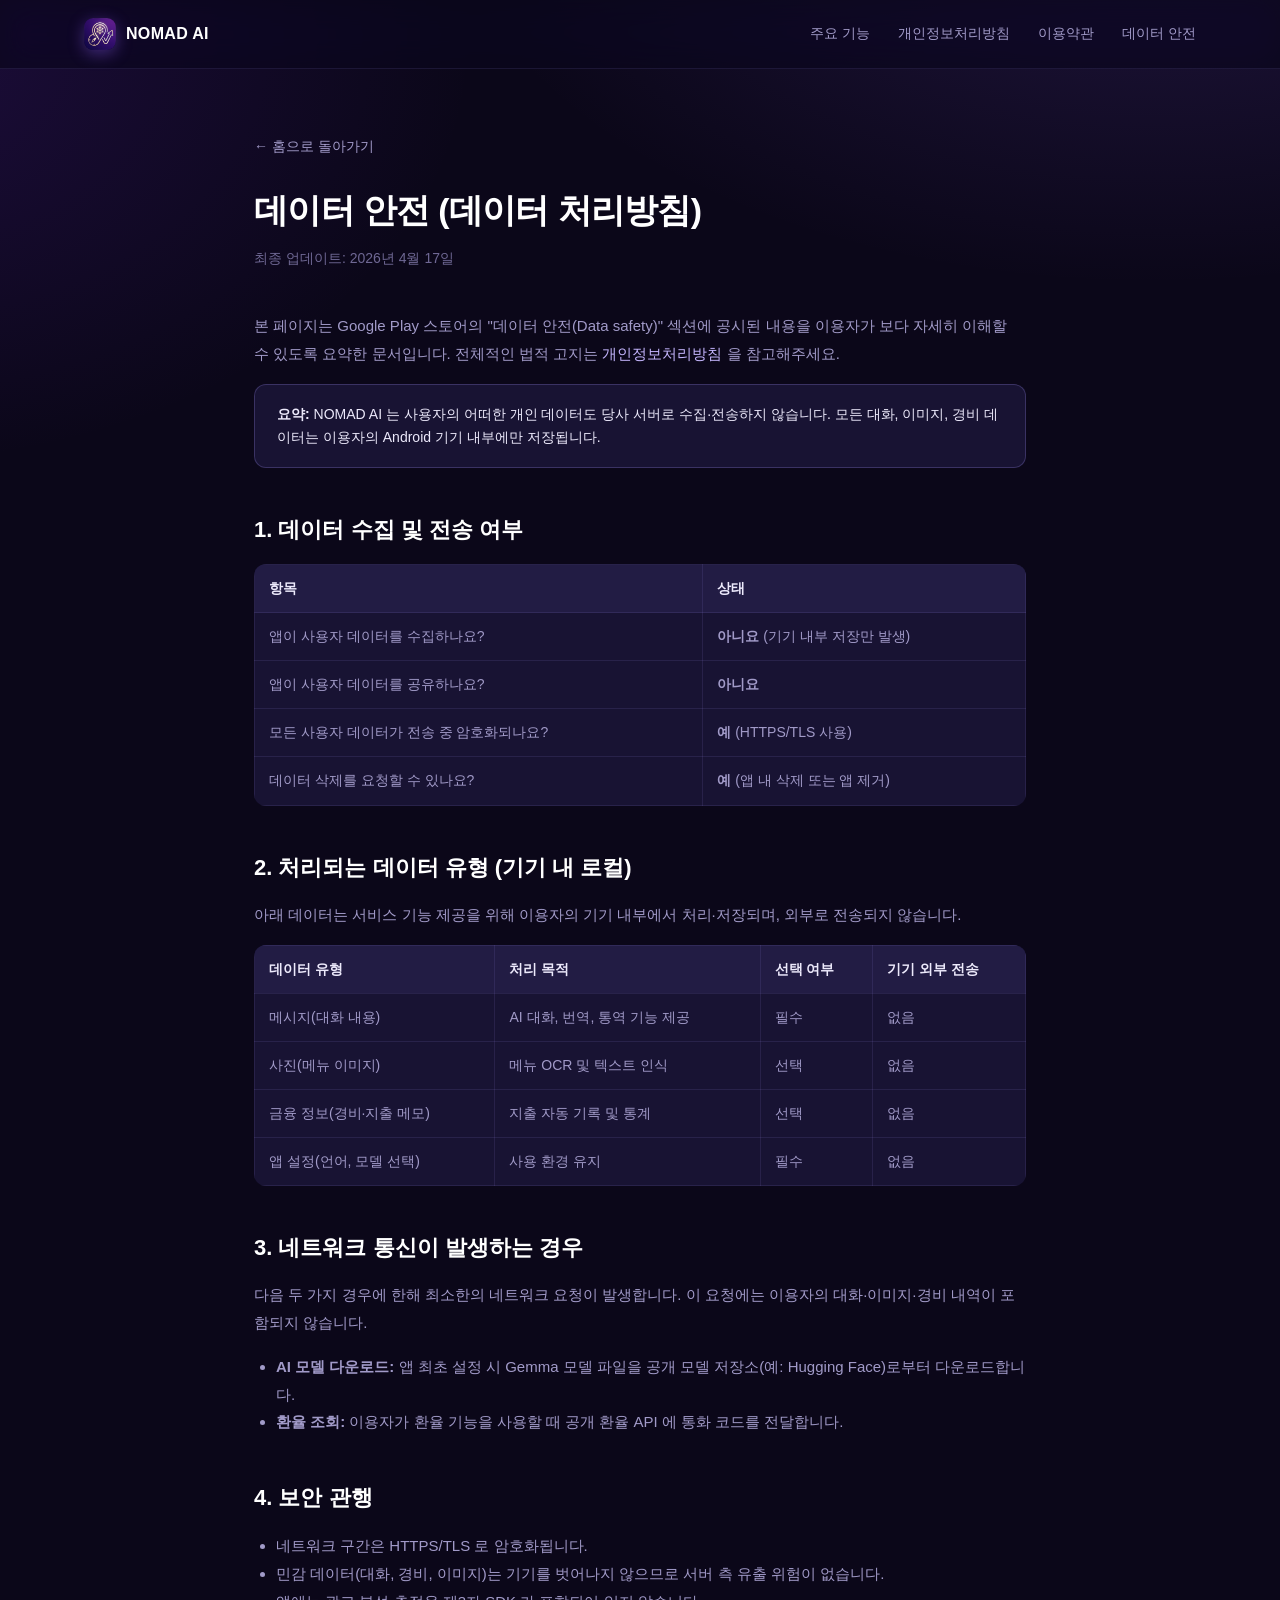
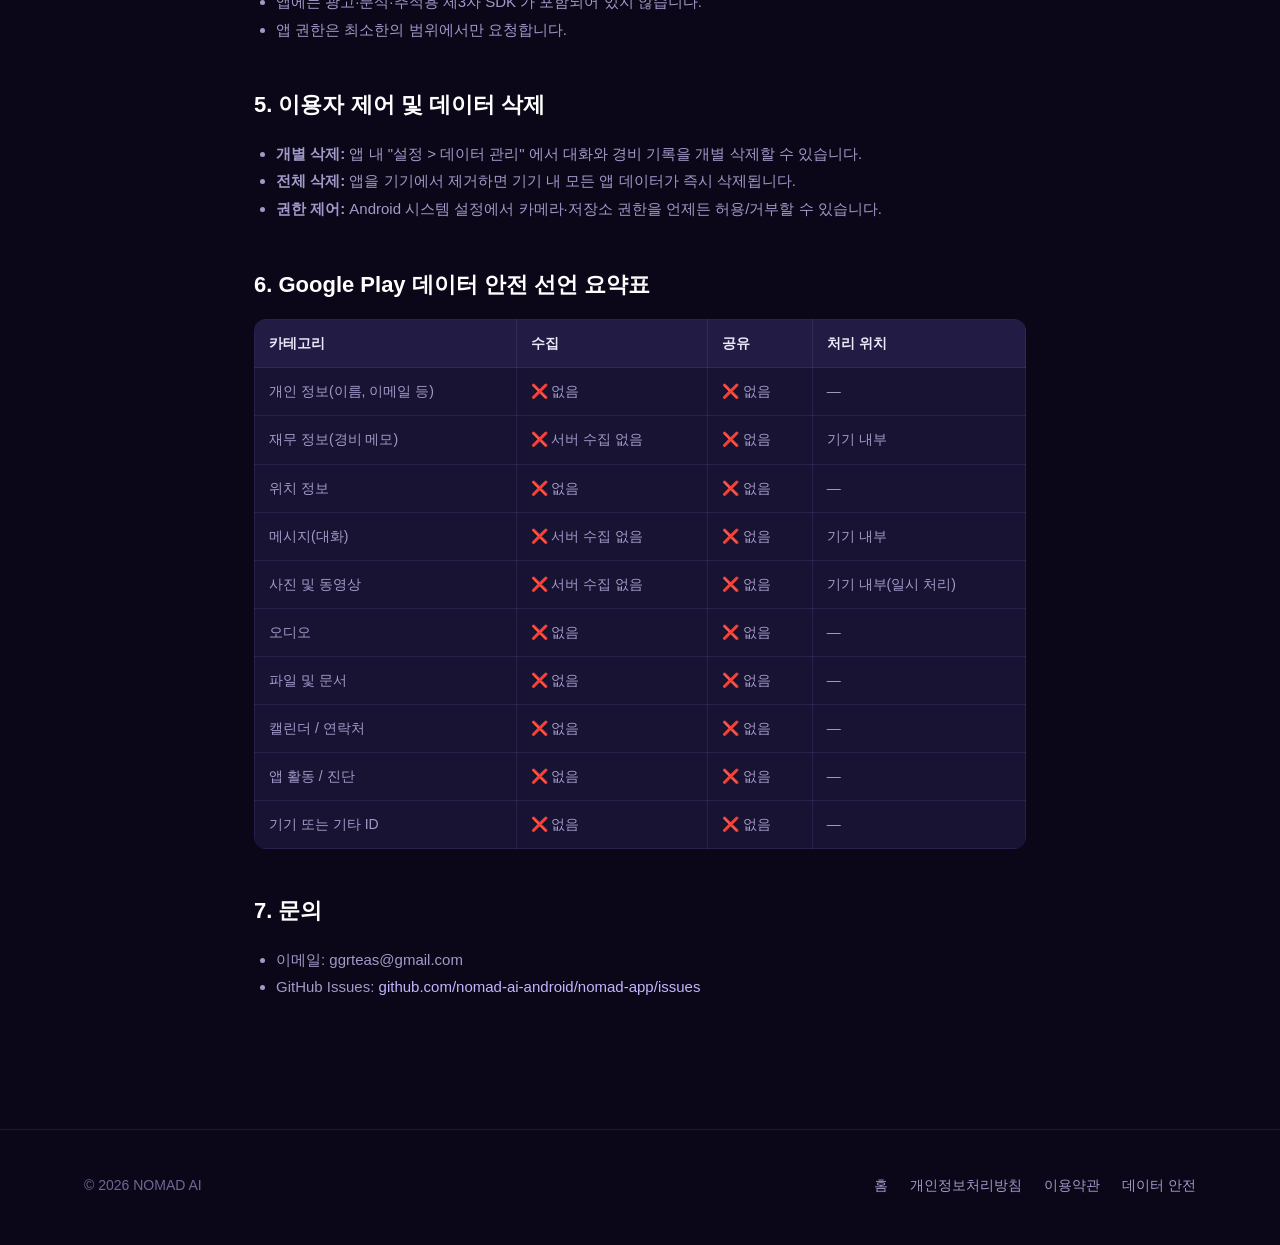
==== commit 0017af4d: "문의 이메일 주소 변경" ====
--- a/data-safety.html
+++ b/data-safety.html
@@ -234,7 +234,7 @@
 
       <h2>7. 문의</h2>
       <ul>
-        <li>이메일: nomad.ai.android@gmail.com</li>
+        <li>이메일: ggrteas@gmail.com</li>
         <li>
           GitHub Issues:
           <a
--- a/style.css
+++ b/style.css
@@ -1,31 +1,33 @@
 :root {
-  --color-bg: #0d0920;
-  --color-bg-alt: #110d28;
-  --color-surface: #1a1535;
-  --color-surface-2: #231d44;
-  --color-text: #eae7fb;
+  --color-bg: #0b0719;
+  --color-bg-alt: #100c26;
+  --color-surface: #181333;
+  --color-surface-2: #221c44;
+  --color-surface-3: #2a2352;
+  --color-text: #ece9fb;
   --color-text-strong: #ffffff;
-  --color-muted: #9891c4;
+  --color-muted: #a19ac8;
   --color-muted-2: #6f6894;
-  --color-border: rgba(154, 140, 234, 0.14);
-  --color-border-strong: rgba(154, 140, 234, 0.28);
+  --color-border: rgba(154, 140, 234, 0.12);
+  --color-border-strong: rgba(154, 140, 234, 0.26);
   --color-primary: #8b5cf6;
-  --color-primary-hover: #a78bfa;
-  --color-primary-soft: rgba(139, 92, 246, 0.16);
+  --color-primary-2: #a78bfa;
+  --color-primary-hover: #9d74f8;
+  --color-primary-soft: rgba(139, 92, 246, 0.14);
   --color-accent: #c4b5fd;
-  --color-user-bubble: #6d5ab6;
-  --color-bot-bubble: #2a2450;
+  --color-bubble-user: #6d5ab6;
+  --color-bubble-bot: #241e46;
   --radius: 16px;
   --radius-lg: 24px;
+  --radius-xl: 28px;
   --shadow-sm: 0 1px 2px rgba(5, 3, 15, 0.4);
-  --shadow-md: 0 8px 24px rgba(5, 3, 15, 0.35);
-  --shadow-lg: 0 30px 60px rgba(5, 3, 15, 0.55);
-  --shadow-glow: 0 0 0 1px rgba(139, 92, 246, 0.35), 0 20px 60px rgba(139, 92, 246, 0.22);
-  --max-width: 1120px;
+  --shadow-md: 0 10px 30px rgba(5, 3, 15, 0.4);
+  --shadow-lg: 0 40px 80px rgba(5, 3, 15, 0.55);
+  --shadow-glow: 0 0 0 1px rgba(167, 139, 250, 0.4), 0 30px 70px rgba(139, 92, 246, 0.28);
+  --max-width: 1160px;
 }
 
 * { box-sizing: border-box; }
-
 html { scroll-behavior: smooth; }
 
 body {
@@ -38,32 +40,148 @@
   -webkit-font-smoothing: antialiased;
   -moz-osx-font-smoothing: grayscale;
   background-image:
-    radial-gradient(1000px 600px at 85% -10%, rgba(139, 92, 246, 0.18), transparent 60%),
-    radial-gradient(900px 600px at -10% 0%, rgba(91, 33, 182, 0.22), transparent 60%);
+    radial-gradient(1200px 700px at 90% -15%, rgba(139, 92, 246, 0.18), transparent 60%),
+    radial-gradient(1000px 700px at -10% 5%, rgba(91, 33, 182, 0.22), transparent 60%);
   background-attachment: fixed;
+  overflow-x: hidden;
+  -webkit-user-select: none;
+  -moz-user-select: none;
+  user-select: none;
+  -webkit-tap-highlight-color: transparent;
 }
 
 a { color: var(--color-accent); text-decoration: none; }
 a:hover { text-decoration: underline; }
-img { max-width: 100%; height: auto; }
+img {
+  max-width: 100%;
+  height: auto;
+  -webkit-user-drag: none;
+  user-drag: none;
+  pointer-events: none;
+}
+
+/* SVG safety: anything using currentColor */
+svg {
+  display: inline-block;
+  vertical-align: middle;
+  flex-shrink: 0;
+  pointer-events: none;
+}
+
+/* Decorative phone mockup: no interaction */
+.phone-wrap { pointer-events: none; }
+
+/* ===== Animations ===== */
+@keyframes rise {
+  from { opacity: 0; transform: translateY(18px); }
+  to   { opacity: 1; transform: translateY(0); }
+}
+@keyframes rise-sm {
+  from { opacity: 0; transform: translateY(10px); }
+  to   { opacity: 1; transform: translateY(0); }
+}
+@keyframes phone-in {
+  from { opacity: 0; transform: translateY(28px) scale(0.96); }
+  to   { opacity: 1; transform: translateY(0) scale(1); }
+}
+@keyframes bubble-in {
+  from { opacity: 0; transform: translateY(8px) scale(0.96); }
+  to   { opacity: 1; transform: translateY(0) scale(1); }
+}
+@keyframes glow-breathe {
+  0%, 100% { opacity: 0.8; transform: scale(1); }
+  50%      { opacity: 1;   transform: scale(1.05); }
+}
+@keyframes shimmer {
+  0%, 100% { background-position: 0% 50%; }
+  50%      { background-position: 100% 50%; }
+}
+@keyframes dot-pulse {
+  0%, 100% { box-shadow: 0 0 0 3px rgba(139, 92, 246, 0.25), 0 0 10px rgba(167, 139, 250, 0.55); }
+  50%      { box-shadow: 0 0 0 6px rgba(139, 92, 246, 0),    0 0 14px rgba(167, 139, 250, 0.85); }
+}
+
+/* Hero stagger on load */
+.hero .eyebrow    { animation: rise 0.7s cubic-bezier(.2,.7,.2,1) 0.05s both; }
+.hero h1          { animation: rise 0.8s cubic-bezier(.2,.7,.2,1) 0.15s both; }
+.hero p.lead      { animation: rise 0.8s cubic-bezier(.2,.7,.2,1) 0.3s  both; }
+.hero-actions     { animation: rise 0.8s cubic-bezier(.2,.7,.2,1) 0.45s both; }
+.hero-meta        { animation: rise 0.8s cubic-bezier(.2,.7,.2,1) 0.6s  both; }
+.phone-wrap       { animation: phone-in 1s cubic-bezier(.2,.7,.2,1) 0.35s both; }
+
+/* Animated gradient on the accent headline */
+.hero h1 .accent {
+  background-size: 200% 100%;
+  animation: shimmer 6s ease-in-out infinite;
+}
+
+/* Breathing glow behind the phone */
+.phone-glow  { animation: glow-breathe 5s ease-in-out infinite; }
+
+/* Override the previous simple pulse with the richer ring pulse */
+.eyebrow .dot { animation: dot-pulse 2.4s ease-in-out infinite; }
+
+/* Chat bubble cascade inside the phone */
+.chat .chat-row { animation: bubble-in 0.5s cubic-bezier(.2,.7,.2,1) both; }
+.chat .chat-row:nth-child(1) { animation-delay: 0.8s; }
+.chat .chat-row:nth-child(2) { animation-delay: 1.1s; }
+.chat .chat-row:nth-child(3) { animation-delay: 1.4s; }
+.chat .chat-row:nth-child(4) { animation-delay: 1.7s; }
+.chat .chat-row:nth-child(5) { animation-delay: 2.0s; }
+.chat .chat-row:nth-child(6) { animation-delay: 2.3s; }
+.chat .chat-row:nth-child(7) { animation-delay: 2.6s; }
+.chat .chat-row:nth-child(8) { animation-delay: 2.9s; }
+.chat .chat-row:nth-child(9) { animation-delay: 3.2s; }
+
+/* Scroll-reveal: hidden by default, .in when observed */
+.reveal {
+  opacity: 0;
+  transform: translateY(20px);
+  transition: opacity 0.8s cubic-bezier(.2,.7,.2,1),
+              transform 0.8s cubic-bezier(.2,.7,.2,1);
+  transition-delay: var(--reveal-delay, 0s);
+  will-change: opacity, transform;
+}
+.reveal.in { opacity: 1; transform: none; }
+
+/* Feature/model/step hover micro-animations */
+.feature .feature-icon { transition: transform 0.35s cubic-bezier(.2,.7,.2,1); }
+.feature:hover .feature-icon { transform: scale(1.08) rotate(-4deg); }
+
+.tick, .privacy-ic { transition: transform 0.25s ease; }
+.model-list li:hover .tick,
+.privacy-item:hover .privacy-ic { transform: scale(1.12); }
+
+.step { transition: transform 0.3s ease, border-color 0.3s ease; }
+.step:hover { transform: translateY(-4px); border-color: var(--color-border-strong); }
+
+/* CTA icon entrance */
+.cta-icon { transition: transform 0.4s ease; }
+.cta:hover .cta-icon { transform: translateY(-4px) rotate(-3deg); }
+
+/* Respect reduced motion preference */
+@media (prefers-reduced-motion: reduce) {
+  *, *::before, *::after {
+    animation-duration: 0.01ms !important;
+    animation-iteration-count: 1 !important;
+    transition-duration: 0.01ms !important;
+    scroll-behavior: auto !important;
+  }
+  .reveal { opacity: 1; transform: none; }
+}
+
+/* Restore selection on legal (policy) pages */
+.legal,
+.legal * {
+  -webkit-user-select: text;
+  -moz-user-select: text;
+  user-select: text;
+}
 
 .container {
   max-width: var(--max-width);
   margin: 0 auto;
   padding: 0 24px;
-}
-
-/* Inline SVG icons */
-.ic,
-.feature svg,
-.privacy-item .icon svg,
-.app-ic,
-.input-btn svg {
-  width: 18px;
-  height: 18px;
-  stroke-linecap: round;
-  stroke-linejoin: round;
-  flex-shrink: 0;
 }
 
 /* Header */
@@ -71,9 +189,9 @@
   position: sticky;
   top: 0;
   z-index: 50;
-  background: rgba(13, 9, 32, 0.78);
-  backdrop-filter: saturate(180%) blur(14px);
-  -webkit-backdrop-filter: saturate(180%) blur(14px);
+  background: rgba(11, 7, 25, 0.72);
+  backdrop-filter: saturate(180%) blur(16px);
+  -webkit-backdrop-filter: saturate(180%) blur(16px);
   border-bottom: 1px solid var(--color-border);
 }
 
@@ -89,16 +207,16 @@
   align-items: center;
   gap: 10px;
   font-weight: 700;
-  font-size: 17px;
+  font-size: 16px;
   color: var(--color-text-strong);
   letter-spacing: 0.02em;
 }
 
 .brand-mark {
-  width: 36px;
-  height: 36px;
-  border-radius: 10px;
-  box-shadow: 0 4px 16px rgba(139, 92, 246, 0.35);
+  width: 32px;
+  height: 32px;
+  border-radius: 9px;
+  box-shadow: 0 4px 16px rgba(139, 92, 246, 0.4);
 }
 
 .nav {
@@ -119,10 +237,9 @@
   text-decoration: none;
 }
 
-.nav .btn { padding: 9px 18px; font-size: 14px; }
-
-@media (max-width: 820px) {
+@media (max-width: 880px) {
   .nav a:not(.btn) { display: none; }
+  .nav { gap: 12px; }
 }
 
 /* Buttons */
@@ -131,27 +248,28 @@
   align-items: center;
   justify-content: center;
   gap: 8px;
-  padding: 13px 24px;
+  padding: 13px 22px;
   border-radius: 999px;
   font-weight: 600;
   font-size: 15px;
   border: 1px solid transparent;
   cursor: pointer;
-  transition: transform 0.15s ease, background 0.2s ease, box-shadow 0.2s ease, border-color 0.2s ease;
+  transition: transform 0.15s ease, background 0.2s ease, box-shadow 0.2s ease, border-color 0.2s ease, color 0.2s ease;
   letter-spacing: 0.01em;
-}
-
-.btn .ic { width: 16px; height: 16px; }
+  line-height: 1;
+  white-space: nowrap;
+}
+
+.btn.btn-sm { padding: 9px 16px; font-size: 14px; }
 
 .btn-primary {
-  background: linear-gradient(135deg, #8b5cf6 0%, #6d28d9 100%);
+  background: linear-gradient(135deg, #9d74f8 0%, #6d28d9 100%);
   color: #fff;
-  box-shadow: 0 10px 30px rgba(139, 92, 246, 0.35);
-}
-
+  box-shadow: 0 10px 28px rgba(139, 92, 246, 0.4), inset 0 1px 0 rgba(255, 255, 255, 0.18);
+}
 .btn-primary:hover {
   transform: translateY(-1px);
-  box-shadow: 0 14px 36px rgba(139, 92, 246, 0.45);
+  box-shadow: 0 14px 36px rgba(139, 92, 246, 0.5), inset 0 1px 0 rgba(255, 255, 255, 0.22);
   text-decoration: none;
 }
 
@@ -160,10 +278,9 @@
   color: var(--color-text);
   border-color: var(--color-border-strong);
 }
-
 .btn-secondary:hover {
-  background: rgba(255, 255, 255, 0.08);
-  border-color: var(--color-primary);
+  background: rgba(167, 139, 250, 0.1);
+  border-color: var(--color-primary-2);
   color: var(--color-text-strong);
   text-decoration: none;
 }
@@ -171,7 +288,7 @@
 /* Hero */
 .hero {
   position: relative;
-  padding: 96px 0 112px;
+  padding: 88px 0 120px;
   overflow: hidden;
 }
 
@@ -180,57 +297,57 @@
   position: absolute;
   inset: 0;
   background:
-    radial-gradient(600px 400px at 80% 20%, rgba(139, 92, 246, 0.25), transparent 60%),
-    radial-gradient(500px 400px at 10% 80%, rgba(76, 29, 149, 0.25), transparent 60%);
+    radial-gradient(600px 440px at 75% 30%, rgba(139, 92, 246, 0.25), transparent 60%),
+    radial-gradient(520px 420px at 12% 80%, rgba(76, 29, 149, 0.28), transparent 60%);
   pointer-events: none;
 }
 
 .hero .container {
   position: relative;
   display: grid;
-  grid-template-columns: 1.05fr 0.95fr;
-  gap: 64px;
+  grid-template-columns: 1.1fr 0.9fr;
+  gap: 72px;
   align-items: center;
 }
 
 @media (max-width: 960px) {
-  .hero { padding: 64px 0 80px; }
-  .hero .container { grid-template-columns: 1fr; gap: 48px; }
+  .hero { padding: 56px 0 80px; }
+  .hero .container { grid-template-columns: 1fr; gap: 56px; }
 }
 
 .eyebrow {
   display: inline-flex;
   align-items: center;
-  gap: 8px;
-  padding: 7px 14px;
+  gap: 10px;
+  padding: 7px 14px 7px 12px;
   background: var(--color-primary-soft);
   color: var(--color-accent);
   font-size: 13px;
   font-weight: 600;
   border-radius: 999px;
-  margin-bottom: 24px;
+  margin-bottom: 26px;
   border: 1px solid var(--color-border-strong);
+  line-height: 1;
 }
 
 .eyebrow .dot {
   width: 7px;
   height: 7px;
-  background: var(--color-primary);
+  background: var(--color-primary-2);
   border-radius: 50%;
-  box-shadow: 0 0 0 4px rgba(139, 92, 246, 0.2);
 }
 
 .hero h1 {
-  font-size: clamp(32px, 5vw, 54px);
-  line-height: 1.14;
-  letter-spacing: -0.025em;
-  margin: 0 0 22px;
+  font-size: clamp(34px, 5vw, 56px);
+  line-height: 1.12;
+  letter-spacing: -0.028em;
+  margin: 0 0 24px;
   color: var(--color-text-strong);
   font-weight: 800;
 }
 
 .hero h1 .accent {
-  background: linear-gradient(90deg, #c4b5fd, #8b5cf6 40%, #ede9fe);
+  background: linear-gradient(90deg, #ede9fe 0%, #c4b5fd 40%, #8b5cf6 100%);
   -webkit-background-clip: text;
   background-clip: text;
   color: transparent;
@@ -240,7 +357,7 @@
   font-size: 18px;
   color: var(--color-muted);
   margin: 0 0 36px;
-  max-width: 560px;
+  max-width: 540px;
   line-height: 1.7;
 }
 
@@ -251,7 +368,9 @@
 }
 
 .hero-meta {
-  margin-top: 32px;
+  margin: 36px 0 0;
+  padding: 0;
+  list-style: none;
   display: flex;
   gap: 28px;
   flex-wrap: wrap;
@@ -259,67 +378,108 @@
   font-size: 14px;
 }
 
-.hero-meta span {
+.hero-meta li {
   display: inline-flex;
   align-items: center;
   gap: 8px;
 }
 
-.hero-meta .ic { color: var(--color-accent); }
-
-/* Phone mockup */
+.hero-meta svg { color: var(--color-accent); }
+
+/* ===== Phone mockup ===== */
+.phone-wrap {
+  position: relative;
+  display: flex;
+  justify-content: center;
+  align-items: center;
+  padding: 24px 0;
+}
+
+.phone-glow {
+  position: absolute;
+  inset: 0;
+  background: radial-gradient(60% 50% at 50% 50%, rgba(139, 92, 246, 0.35), transparent 70%);
+  filter: blur(24px);
+  pointer-events: none;
+}
+
 .phone {
-  width: 100%;
-  max-width: 340px;
-  margin: 0 auto;
-  aspect-ratio: 9 / 19;
-  background: linear-gradient(180deg, #05030f 0%, #0a0620 100%);
+  position: relative;
+  width: 320px;
+  aspect-ratio: 9 / 19.5;
+  background: linear-gradient(180deg, #07040f 0%, #0a0618 100%);
   border-radius: 44px;
-  padding: 10px;
-  box-shadow: var(--shadow-lg), 0 0 0 1px rgba(139, 92, 246, 0.2);
-  position: relative;
-}
-
-.phone::before {
-  content: "";
+  padding: 9px;
+  box-shadow:
+    var(--shadow-lg),
+    inset 0 0 0 1px rgba(167, 139, 250, 0.18),
+    inset 0 0 0 2px rgba(0, 0, 0, 0.5);
+}
+
+.phone-camera {
   position: absolute;
-  top: 14px;
+  top: 16px;
   left: 50%;
   transform: translateX(-50%);
-  width: 10px;
-  height: 10px;
-  background: #0a0620;
+  width: 9px;
+  height: 9px;
+  background: #05030c;
   border-radius: 50%;
   z-index: 3;
-  box-shadow: inset 0 0 0 2px #1a1535;
+  box-shadow: inset 0 0 0 1.5px rgba(167, 139, 250, 0.2);
 }
 
 .phone-screen {
   width: 100%;
   height: 100%;
-  border-radius: 36px;
+  border-radius: 35px;
   background:
-    radial-gradient(120% 60% at 50% 0%, rgba(109, 40, 217, 0.3), transparent 55%),
-    linear-gradient(180deg, #120a2e 0%, #0a0620 100%);
+    radial-gradient(100% 50% at 50% 0%, rgba(109, 40, 217, 0.3), transparent 55%),
+    linear-gradient(180deg, #130a2e 0%, #0a0620 100%);
   overflow: hidden;
   position: relative;
   display: flex;
   flex-direction: column;
+  color: #e5e0fb;
+}
+
+.status-bar {
+  display: flex;
+  justify-content: space-between;
+  align-items: center;
+  padding: 9px 22px 0;
+  font-size: 11px;
+  font-weight: 600;
+  color: #e5e0fb;
+  flex-shrink: 0;
+}
+.status-right {
+  display: inline-flex;
+  align-items: center;
+  gap: 4px;
+  color: #e5e0fb;
 }
 
 .app-bar {
   display: flex;
   align-items: center;
-  gap: 10px;
-  padding: 34px 14px 10px;
-  color: var(--color-text-strong);
+  gap: 6px;
+  padding: 10px 12px 8px;
   flex-shrink: 0;
 }
 
-.app-ic {
-  width: 16px;
-  height: 16px;
-  color: var(--color-muted);
+.app-ic-btn {
+  width: 28px;
+  height: 28px;
+  border: none;
+  background: transparent;
+  color: #cfc7ee;
+  display: inline-flex;
+  align-items: center;
+  justify-content: center;
+  cursor: pointer;
+  padding: 0;
+  border-radius: 8px;
 }
 
 .app-title {
@@ -328,22 +488,91 @@
   line-height: 1.15;
 }
 .app-title strong {
-  font-size: 13px;
+  font-size: 13.5px;
   letter-spacing: 0.02em;
   display: block;
+  color: #ffffff;
+  font-weight: 700;
 }
 .app-title span {
   font-size: 10px;
-  color: var(--color-muted-2);
+  color: #8a82b5;
+  letter-spacing: 0.01em;
+}
+
+.update-card {
+  margin: 2px 12px 10px;
+  display: flex;
+  align-items: center;
+  gap: 8px;
+  padding: 9px 10px;
+  background: rgba(139, 92, 246, 0.08);
+  border: 1px solid rgba(139, 92, 246, 0.2);
+  border-radius: 10px;
+  flex-shrink: 0;
+}
+
+.update-ic {
+  width: 24px;
+  height: 24px;
+  border-radius: 7px;
+  background: rgba(139, 92, 246, 0.22);
+  color: #c4b5fd;
+  display: inline-flex;
+  align-items: center;
+  justify-content: center;
+  flex-shrink: 0;
+}
+
+.update-body {
+  flex: 1;
+  line-height: 1.25;
+  min-width: 0;
+}
+.update-body strong {
+  font-size: 10.5px;
+  color: #ffffff;
+  display: block;
+  font-weight: 600;
+}
+.update-body span {
+  font-size: 9px;
+  color: #9890c3;
+}
+
+.update-btn {
+  background: rgba(139, 92, 246, 0.22);
+  color: #e9defc;
+  border: none;
+  padding: 5px 10px;
+  border-radius: 999px;
+  font-size: 10px;
+  font-weight: 600;
+  cursor: pointer;
+}
+
+.update-close {
+  width: 20px;
+  height: 20px;
+  border-radius: 6px;
+  border: none;
+  background: transparent;
+  color: #8a82b5;
+  cursor: pointer;
+  display: inline-flex;
+  align-items: center;
+  justify-content: center;
+  padding: 0;
 }
 
 .chat {
   flex: 1;
-  padding: 6px 12px 10px;
+  padding: 4px 12px 8px;
   overflow: hidden;
   display: flex;
   flex-direction: column;
-  gap: 10px;
+  gap: 8px;
+  min-height: 0;
 }
 
 .chat-row {
@@ -352,41 +581,44 @@
   align-items: flex-end;
 }
 .chat-row.user { justify-content: flex-end; }
-.chat-row.bot .avatar {
+
+.avatar {
   width: 22px;
   height: 22px;
   border-radius: 50%;
   flex-shrink: 0;
-  box-shadow: 0 0 0 1px rgba(139, 92, 246, 0.4);
+  object-fit: cover;
+  box-shadow: 0 0 0 1px rgba(167, 139, 250, 0.35);
 }
 
 .chat-bubble {
-  max-width: 78%;
-  padding: 8px 11px;
-  border-radius: 14px;
+  max-width: 76%;
+  padding: 7px 10px 8px;
+  border-radius: 13px;
   font-size: 10.5px;
   line-height: 1.45;
-  box-shadow: var(--shadow-sm);
   position: relative;
+  word-break: keep-all;
+  overflow-wrap: break-word;
 }
 
 .chat-bubble.user {
-  background: var(--color-user-bubble);
-  color: #fff;
+  background: var(--color-bubble-user);
+  color: #ffffff;
   border-bottom-right-radius: 4px;
 }
 .chat-bubble.bot {
-  background: var(--color-bot-bubble);
-  color: var(--color-text);
+  background: var(--color-bubble-bot);
+  color: #e5e0fb;
   border-bottom-left-radius: 4px;
 }
 
-.chat-bubble .tag {
-  display: inline-block;
-  margin-top: 5px;
+.chat-tag {
+  display: block;
+  margin-top: 4px;
   font-size: 8.5px;
-  color: var(--color-muted-2);
-  padding-top: 3px;
+  color: #7a73a4;
+  letter-spacing: 0.02em;
 }
 
 .input-bar {
@@ -394,8 +626,8 @@
   display: flex;
   align-items: center;
   gap: 6px;
-  margin: 4px 10px 14px;
-  padding: 6px 6px 6px 4px;
+  margin: 4px 12px 14px;
+  padding: 5px 5px 5px 5px;
   background: #1a1535;
   border-radius: 999px;
   border: 1px solid rgba(255, 255, 255, 0.04);
@@ -406,47 +638,57 @@
   height: 28px;
   border-radius: 50%;
   border: none;
-  background: rgba(255, 255, 255, 0.06);
-  color: var(--color-muted);
   display: inline-flex;
   align-items: center;
   justify-content: center;
   cursor: pointer;
   padding: 0;
-}
-.input-btn svg { width: 14px; height: 14px; }
-.input-btn.send { background: #2a2450; color: var(--color-accent); }
+  flex-shrink: 0;
+}
+.input-btn.ghost {
+  background: rgba(255, 255, 255, 0.04);
+  color: #a39cc9;
+}
+.input-btn.send {
+  background: rgba(167, 139, 250, 0.22);
+  color: #d9ccfc;
+}
 
 .input-placeholder {
   flex: 1;
   font-size: 10.5px;
-  color: var(--color-muted-2);
-  padding-left: 8px;
-}
-
-/* Sections */
-section { padding: 96px 0; }
-
+  color: #6f6894;
+  padding: 0 4px;
+  min-width: 0;
+  white-space: nowrap;
+  overflow: hidden;
+  text-overflow: ellipsis;
+}
+
+/* ===== Sections ===== */
+section { padding: 100px 0; }
 section.alt { background: var(--color-bg-alt); }
 
 .section-head {
   text-align: center;
   max-width: 720px;
-  margin: 0 auto 56px;
+  margin: 0 auto 64px;
 }
 
 .section-head h2 {
-  font-size: clamp(26px, 3.2vw, 38px);
+  font-size: clamp(28px, 3.5vw, 40px);
   margin: 0 0 14px;
-  letter-spacing: -0.02em;
+  letter-spacing: -0.022em;
   color: var(--color-text-strong);
   font-weight: 800;
+  line-height: 1.2;
 }
 
 .section-head p {
   color: var(--color-muted);
   margin: 0;
   font-size: 17px;
+  line-height: 1.65;
 }
 
 /* Feature grid */
@@ -460,24 +702,39 @@
 @media (max-width: 560px) { .features { grid-template-columns: 1fr; } }
 
 .feature {
-  padding: 30px 28px;
-  background: var(--color-surface);
+  padding: 32px 28px;
+  background: linear-gradient(180deg, var(--color-surface) 0%, rgba(24, 19, 51, 0.6) 100%);
   border: 1px solid var(--color-border);
   border-radius: var(--radius);
-  transition: transform 0.2s ease, border-color 0.2s ease, background 0.2s ease;
+  transition: transform 0.25s ease, border-color 0.25s ease, box-shadow 0.25s ease;
+  position: relative;
+  overflow: hidden;
+}
+
+.feature::before {
+  content: "";
+  position: absolute;
+  top: 0;
+  left: 0;
+  right: 0;
+  height: 1px;
+  background: linear-gradient(90deg, transparent, rgba(167, 139, 250, 0.3), transparent);
+  opacity: 0;
+  transition: opacity 0.3s ease;
 }
 
 .feature:hover {
   transform: translateY(-4px);
   border-color: var(--color-border-strong);
-  background: var(--color-surface-2);
-}
+  box-shadow: 0 20px 40px rgba(5, 3, 15, 0.4), 0 0 0 1px rgba(167, 139, 250, 0.2);
+}
+.feature:hover::before { opacity: 1; }
 
 .feature-icon {
-  width: 46px;
-  height: 46px;
+  width: 44px;
+  height: 44px;
   border-radius: 12px;
-  background: var(--color-primary-soft);
+  background: linear-gradient(135deg, rgba(139, 92, 246, 0.22), rgba(139, 92, 246, 0.08));
   color: var(--color-accent);
   display: inline-flex;
   align-items: center;
@@ -485,18 +742,20 @@
   margin-bottom: 18px;
   border: 1px solid var(--color-border-strong);
 }
-.feature-icon svg { width: 22px; height: 22px; }
 
 .feature h3 {
   margin: 0 0 8px;
-  font-size: 18px;
-  color: var(--color-text-strong);
+  font-size: 17px;
+  color: var(--color-text-strong);
+  font-weight: 700;
+  letter-spacing: -0.01em;
 }
 
 .feature p {
   margin: 0;
   color: var(--color-muted);
-  font-size: 15px;
+  font-size: 14.5px;
+  line-height: 1.65;
 }
 
 /* How it works */
@@ -505,6 +764,9 @@
   grid-template-columns: repeat(4, 1fr);
   gap: 18px;
   counter-reset: step;
+  list-style: none;
+  padding: 0;
+  margin: 0;
 }
 
 @media (max-width: 900px) { .steps { grid-template-columns: repeat(2, 1fr); } }
@@ -521,37 +783,40 @@
 
 .step::before {
   content: counter(step, decimal-leading-zero);
-  font-size: 13px;
+  font-size: 12px;
   font-weight: 700;
   color: var(--color-accent);
   margin-bottom: 14px;
   display: block;
-  letter-spacing: 0.1em;
+  letter-spacing: 0.12em;
+  font-feature-settings: "tnum";
 }
 
 .step h3 {
   margin: 0 0 8px;
-  font-size: 17px;
-  color: var(--color-text-strong);
+  font-size: 16px;
+  color: var(--color-text-strong);
+  font-weight: 700;
 }
 
 .step p {
   margin: 0;
   color: var(--color-muted);
   font-size: 14px;
+  line-height: 1.6;
 }
 
 /* Models */
 .models {
   display: grid;
   grid-template-columns: repeat(2, 1fr);
-  gap: 22px;
+  gap: 24px;
 }
 
 @media (max-width: 720px) { .models { grid-template-columns: 1fr; } }
 
 .model {
-  padding: 34px;
+  padding: 36px;
   border-radius: var(--radius-lg);
   border: 1px solid var(--color-border);
   background: var(--color-surface);
@@ -559,71 +824,82 @@
 }
 
 .model.featured {
-  border-color: transparent;
+  border: 1px solid transparent;
   background:
     linear-gradient(var(--color-surface-2), var(--color-surface-2)) padding-box,
-    linear-gradient(135deg, #8b5cf6, #c4b5fd) border-box;
-  border: 1px solid transparent;
+    linear-gradient(135deg, #a78bfa, #7c3aed) border-box;
   box-shadow: var(--shadow-glow);
 }
 
 .model .badge {
   position: absolute;
   top: -12px;
-  right: 24px;
-  background: linear-gradient(135deg, #8b5cf6, #6d28d9);
+  right: 28px;
+  background: linear-gradient(135deg, #a78bfa, #6d28d9);
   color: #fff;
-  font-size: 12px;
+  font-size: 11.5px;
   font-weight: 700;
   padding: 5px 12px;
   border-radius: 999px;
-  letter-spacing: 0.04em;
-  box-shadow: 0 6px 16px rgba(139, 92, 246, 0.4);
+  letter-spacing: 0.06em;
+  box-shadow: 0 6px 16px rgba(139, 92, 246, 0.45);
 }
 
 .model h3 {
   margin: 0 0 6px;
-  font-size: 24px;
-  color: var(--color-text-strong);
+  font-size: 22px;
+  color: var(--color-text-strong);
+  font-weight: 800;
+  letter-spacing: -0.01em;
 }
 
 .model .size {
   color: var(--color-muted);
-  font-size: 14px;
-  margin-bottom: 20px;
-}
-
-.model ul {
+  font-size: 13.5px;
+  margin-bottom: 22px;
+}
+
+.model-list {
   list-style: none;
   padding: 0;
   margin: 0;
 }
 
-.model li {
-  padding: 11px 0;
+.model-list li {
+  padding: 10px 0;
   color: var(--color-text);
-  font-size: 14.5px;
+  font-size: 14px;
   border-top: 1px dashed var(--color-border);
   display: flex;
   align-items: center;
   gap: 10px;
-}
-.model li:first-child { border-top: none; }
-.model li .check {
+  line-height: 1.4;
+}
+.model-list li:first-child { border-top: none; }
+
+.tick {
+  width: 18px;
+  height: 18px;
+  border-radius: 50%;
+  background: var(--color-primary-soft);
   color: var(--color-accent);
+  display: inline-flex;
+  align-items: center;
+  justify-content: center;
   flex-shrink: 0;
+  border: 1px solid var(--color-border-strong);
 }
 
 .models-note {
   text-align: center;
   margin-top: 36px;
   color: var(--color-muted-2);
-  font-size: 13.5px;
+  font-size: 13px;
 }
 
 /* Privacy */
 .privacy-card {
-  max-width: 900px;
+  max-width: 920px;
   margin: 0 auto;
   padding: 44px;
   background: var(--color-surface);
@@ -635,10 +911,13 @@
 .privacy-grid {
   display: grid;
   grid-template-columns: repeat(2, 1fr);
-  gap: 22px;
-}
-
-@media (max-width: 720px) { .privacy-grid { grid-template-columns: 1fr; } }
+  gap: 22px 28px;
+}
+
+@media (max-width: 720px) {
+  .privacy-card { padding: 32px 24px; }
+  .privacy-grid { grid-template-columns: 1fr; }
+}
 
 .privacy-item {
   display: flex;
@@ -646,40 +925,42 @@
   align-items: flex-start;
 }
 
-.privacy-item .icon {
-  width: 30px;
-  height: 30px;
-  border-radius: 10px;
+.privacy-ic {
+  width: 28px;
+  height: 28px;
+  border-radius: 9px;
   background: var(--color-primary-soft);
   color: var(--color-accent);
   display: inline-flex;
   align-items: center;
   justify-content: center;
-  flex: 0 0 auto;
+  flex-shrink: 0;
   border: 1px solid var(--color-border-strong);
-}
-.privacy-item .icon svg { width: 16px; height: 16px; }
+  margin-top: 2px;
+}
 
 .privacy-item h4 {
   margin: 0 0 4px;
-  font-size: 15.5px;
-  color: var(--color-text-strong);
+  font-size: 15px;
+  color: var(--color-text-strong);
+  font-weight: 700;
 }
 
 .privacy-item p {
   margin: 0;
   color: var(--color-muted);
   font-size: 14px;
+  line-height: 1.6;
 }
 
 .privacy-cta {
   text-align: center;
-  margin-top: 32px;
+  margin-top: 36px;
 }
 
 /* FAQ */
 .faq {
-  max-width: 800px;
+  max-width: 780px;
   margin: 0 auto;
 }
 
@@ -687,7 +968,7 @@
   border: 1px solid var(--color-border);
   background: var(--color-surface);
   border-radius: var(--radius);
-  padding: 18px 22px;
+  padding: 20px 24px;
   margin-bottom: 12px;
   transition: border-color 0.2s ease, background 0.2s ease;
 }
@@ -696,8 +977,6 @@
   border-color: var(--color-border-strong);
   background: var(--color-surface-2);
 }
-
-.faq details[open] summary { color: var(--color-text-strong); }
 
 .faq summary {
   list-style: none;
@@ -709,15 +988,16 @@
   align-items: center;
   justify-content: space-between;
   gap: 16px;
-}
-
+  line-height: 1.4;
+}
+.faq details[open] summary { color: var(--color-text-strong); }
 .faq summary::-webkit-details-marker { display: none; }
 
 .faq summary::after {
   content: "";
   width: 14px;
   height: 14px;
-  background-image: url("data:image/svg+xml;utf8,<svg xmlns='http://www.w3.org/2000/svg' viewBox='0 0 24 24' fill='none' stroke='%239891c4' stroke-width='2' stroke-linecap='round'><path d='M12 5v14M5 12h14'/></svg>");
+  background-image: url("data:image/svg+xml;utf8,<svg xmlns='http://www.w3.org/2000/svg' viewBox='0 0 24 24' fill='none' stroke='%23a19ac8' stroke-width='2' stroke-linecap='round'><path d='M12 5v14M5 12h14'/></svg>");
   background-size: contain;
   background-repeat: no-repeat;
   transition: transform 0.2s ease;
@@ -725,28 +1005,29 @@
 }
 
 .faq details[open] summary::after {
-  background-image: url("data:image/svg+xml;utf8,<svg xmlns='http://www.w3.org/2000/svg' viewBox='0 0 24 24' fill='none' stroke='%23c4b5fd' stroke-width='2' stroke-linecap='round'><path d='M5 12h14'/></svg>");
+  background-image: url("data:image/svg+xml;utf8,<svg xmlns='http://www.w3.org/2000/svg' viewBox='0 0 24 24' fill='none' stroke='%23c4b5fd' stroke-width='2.2' stroke-linecap='round'><path d='M5 12h14'/></svg>");
 }
 
 .faq details p {
   margin: 14px 0 0;
   color: var(--color-muted);
-  font-size: 15px;
+  font-size: 14.5px;
+  line-height: 1.7;
 }
 
 /* CTA */
-.download-section { padding: 0 0 112px; }
+.download-section { padding: 0 0 120px; }
 
 .cta {
   position: relative;
   background:
-    radial-gradient(500px 300px at 20% 0%, rgba(196, 181, 253, 0.2), transparent 60%),
-    radial-gradient(500px 300px at 80% 100%, rgba(109, 40, 217, 0.35), transparent 60%),
+    radial-gradient(500px 300px at 20% 0%, rgba(196, 181, 253, 0.22), transparent 60%),
+    radial-gradient(500px 300px at 80% 100%, rgba(109, 40, 217, 0.38), transparent 60%),
     linear-gradient(135deg, #1a1240 0%, #2a1b5c 100%);
   color: #fff;
   text-align: center;
-  padding: 72px 32px;
-  border-radius: var(--radius-lg);
+  padding: 80px 32px;
+  border-radius: var(--radius-xl);
   margin: 0 auto;
   max-width: calc(var(--max-width) - 48px);
   border: 1px solid var(--color-border-strong);
@@ -754,17 +1035,17 @@
 }
 
 .cta-icon {
-  width: 64px;
-  height: 64px;
-  border-radius: 16px;
-  margin-bottom: 20px;
-  box-shadow: 0 16px 32px rgba(0, 0, 0, 0.4);
+  width: 72px;
+  height: 72px;
+  border-radius: 18px;
+  margin-bottom: 22px;
+  box-shadow: 0 18px 40px rgba(0, 0, 0, 0.45);
 }
 
 .cta h2 {
-  font-size: clamp(26px, 3.2vw, 38px);
+  font-size: clamp(28px, 3.5vw, 40px);
   margin: 0 0 12px;
-  letter-spacing: -0.02em;
+  letter-spacing: -0.022em;
   color: var(--color-text-strong);
   font-weight: 800;
 }
@@ -785,17 +1066,16 @@
 .cta .btn-secondary {
   background: rgba(255, 255, 255, 0.06);
   color: var(--color-text-strong);
-  border-color: rgba(255, 255, 255, 0.18);
-}
-
+  border-color: rgba(255, 255, 255, 0.2);
+}
 .cta .btn-secondary:hover {
   background: rgba(255, 255, 255, 0.12);
-  border-color: rgba(255, 255, 255, 0.35);
+  border-color: rgba(255, 255, 255, 0.4);
 }
 
 /* Footer */
 .site-footer {
-  padding: 40px 0 48px;
+  padding: 44px 0 48px;
   border-top: 1px solid var(--color-border);
   color: var(--color-muted-2);
   font-size: 14px;
@@ -807,6 +1087,19 @@
   justify-content: space-between;
   gap: 24px;
   flex-wrap: wrap;
+  align-items: center;
+}
+
+.footer-brand {
+  display: flex;
+  align-items: center;
+  gap: 10px;
+}
+.footer-brand img {
+  width: 24px;
+  height: 24px;
+  border-radius: 7px;
+  opacity: 0.88;
 }
 
 .footer-links { display: flex; gap: 22px; flex-wrap: wrap; }
@@ -825,6 +1118,7 @@
   letter-spacing: -0.02em;
   margin: 0 0 8px;
   color: var(--color-text-strong);
+  font-weight: 800;
 }
 
 .legal .updated {
@@ -834,15 +1128,17 @@
 }
 
 .legal h2 {
-  margin: 40px 0 12px;
+  margin: 44px 0 12px;
   font-size: 22px;
   color: var(--color-text-strong);
+  font-weight: 700;
 }
 
 .legal h3 {
   margin: 24px 0 8px;
   font-size: 17px;
   color: var(--color-text);
+  font-weight: 600;
 }
 
 .legal p,
@@ -853,7 +1149,6 @@
 }
 
 .legal a { color: var(--color-accent); }
-
 .legal ul { padding-left: 22px; }
 
 .legal table {
@@ -889,6 +1184,7 @@
   font-size: 14px;
   color: var(--color-muted);
 }
+.legal .back:hover { color: var(--color-accent); text-decoration: none; }
 
 .callout {
   padding: 18px 22px;
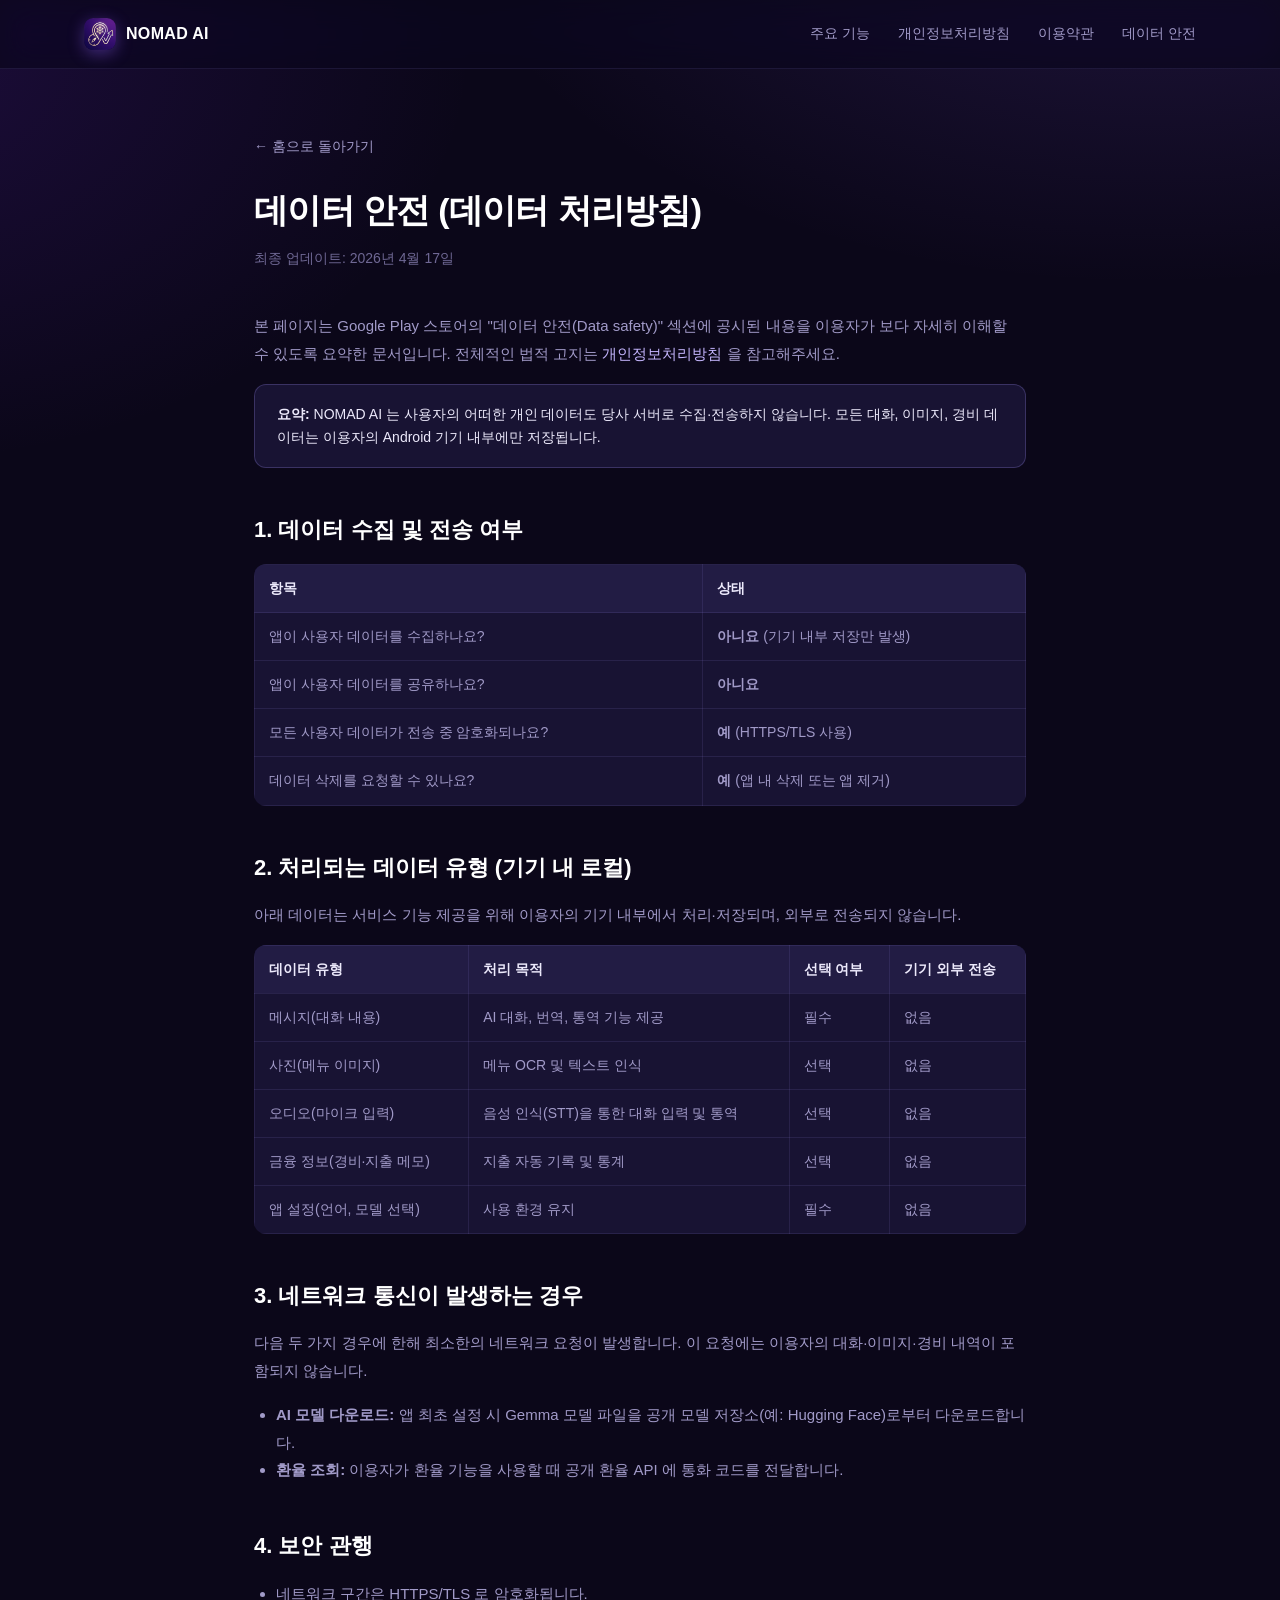
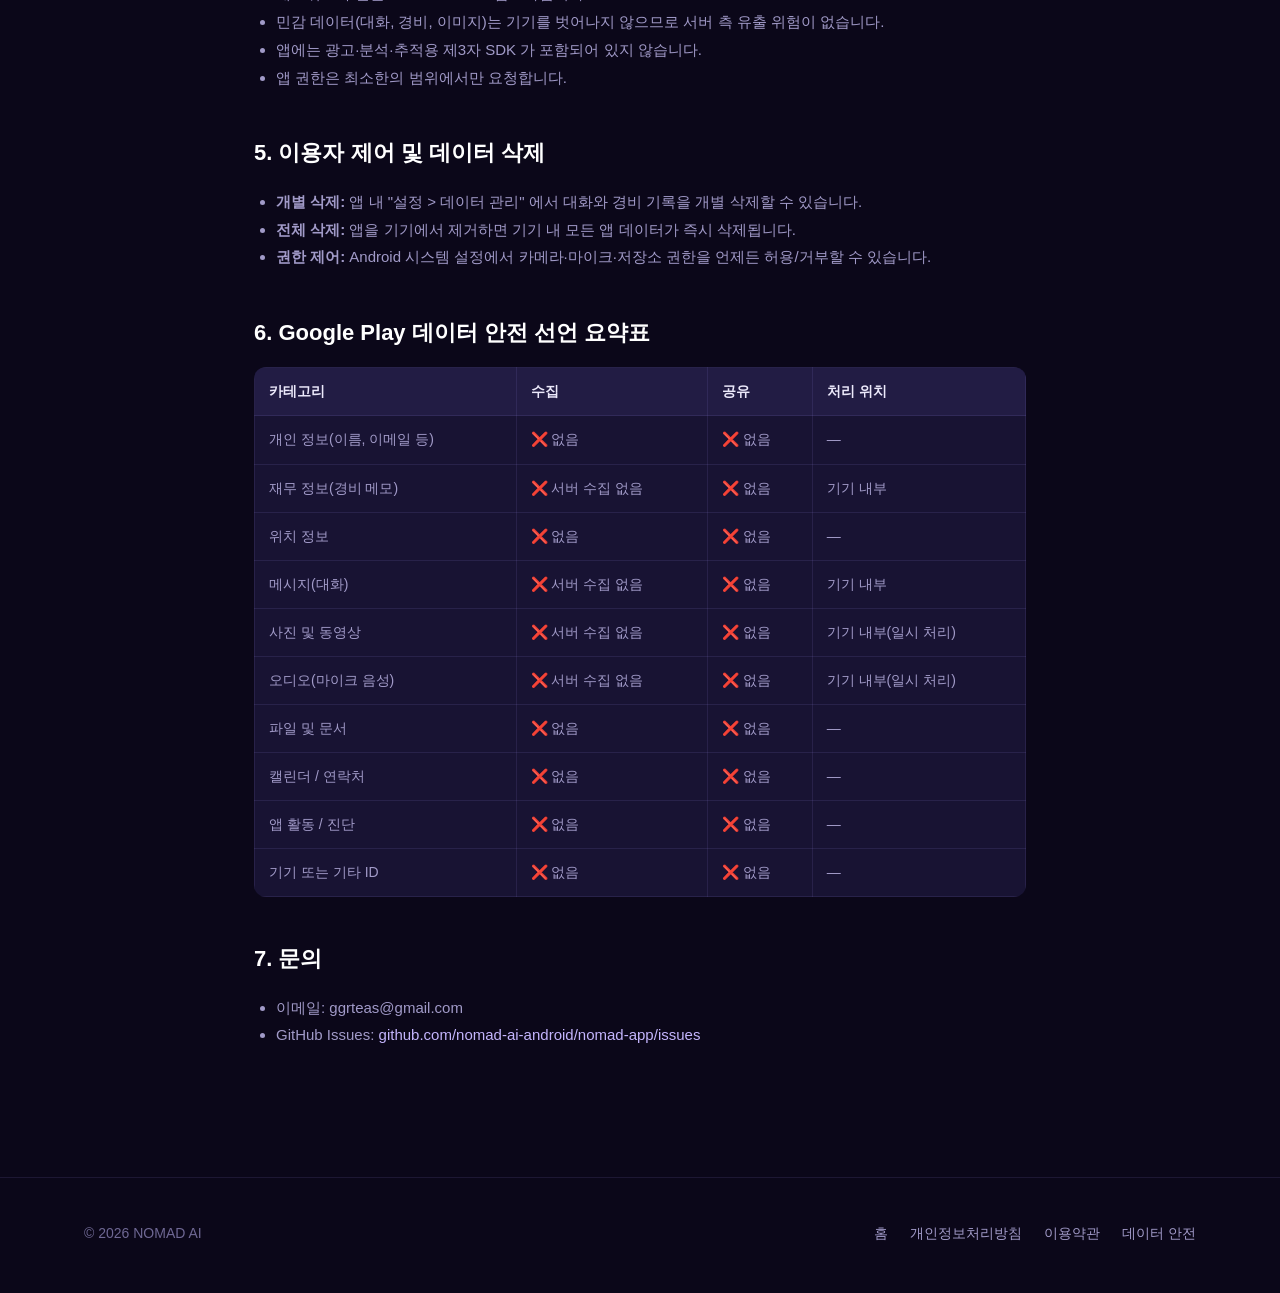
==== commit 8c29ea99: "오디오 데이터 이용약관 추가" ====
--- a/data-safety.html
+++ b/data-safety.html
@@ -101,6 +101,12 @@
             <td>없음</td>
           </tr>
           <tr>
+            <td>오디오(마이크 입력)</td>
+            <td>음성 인식(STT)을 통한 대화 입력 및 통역</td>
+            <td>선택</td>
+            <td>없음</td>
+          </tr>
+          <tr>
             <td>금융 정보(경비·지출 메모)</td>
             <td>지출 자동 기록 및 통계</td>
             <td>선택</td>
@@ -153,8 +159,8 @@
           즉시 삭제됩니다.
         </li>
         <li>
-          <b>권한 제어:</b> Android 시스템 설정에서 카메라·저장소 권한을
-          언제든 허용/거부할 수 있습니다.
+          <b>권한 제어:</b> Android 시스템 설정에서 카메라·마이크·저장소
+          권한을 언제든 허용/거부할 수 있습니다.
         </li>
       </ul>
 
@@ -200,10 +206,10 @@
             <td>기기 내부(일시 처리)</td>
           </tr>
           <tr>
-            <td>오디오</td>
-            <td>❌ 없음</td>
-            <td>❌ 없음</td>
-            <td>—</td>
+            <td>오디오(마이크 음성)</td>
+            <td>❌ 서버 수집 없음</td>
+            <td>❌ 없음</td>
+            <td>기기 내부(일시 처리)</td>
           </tr>
           <tr>
             <td>파일 및 문서</td>
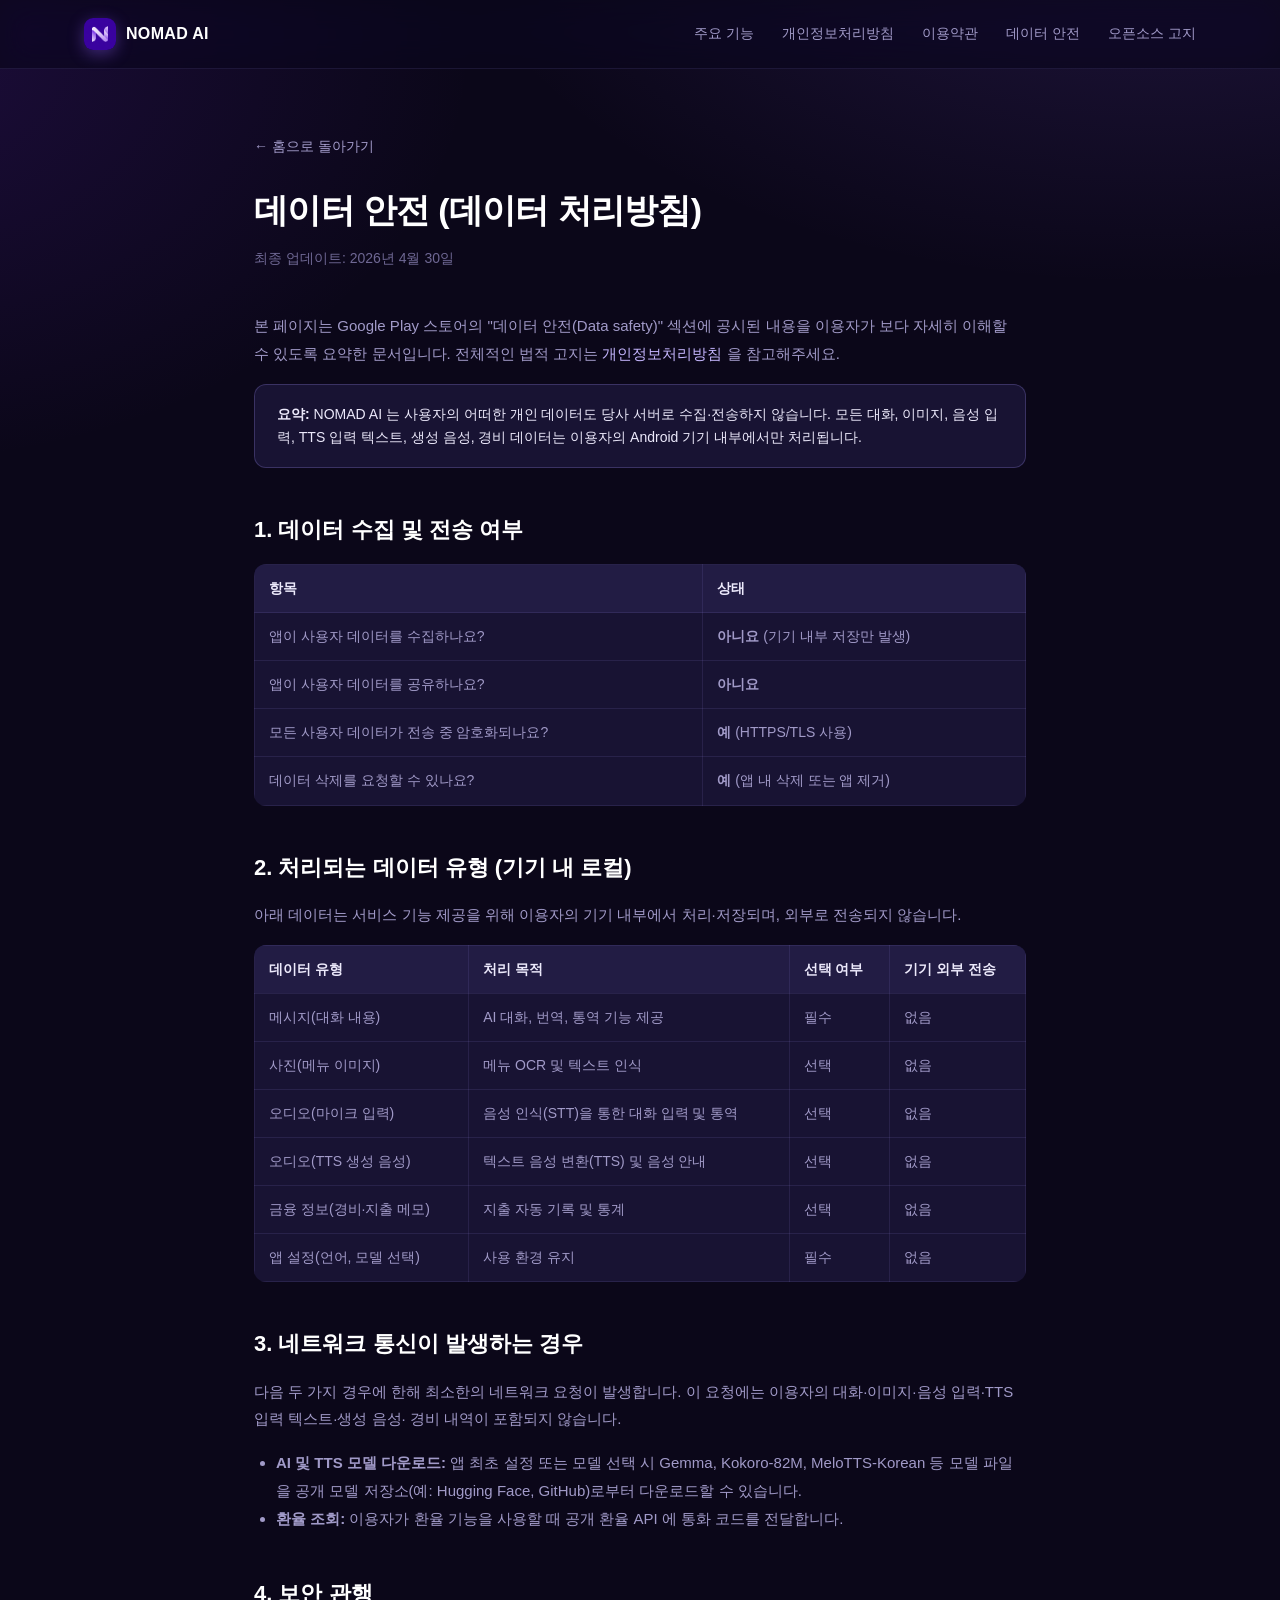
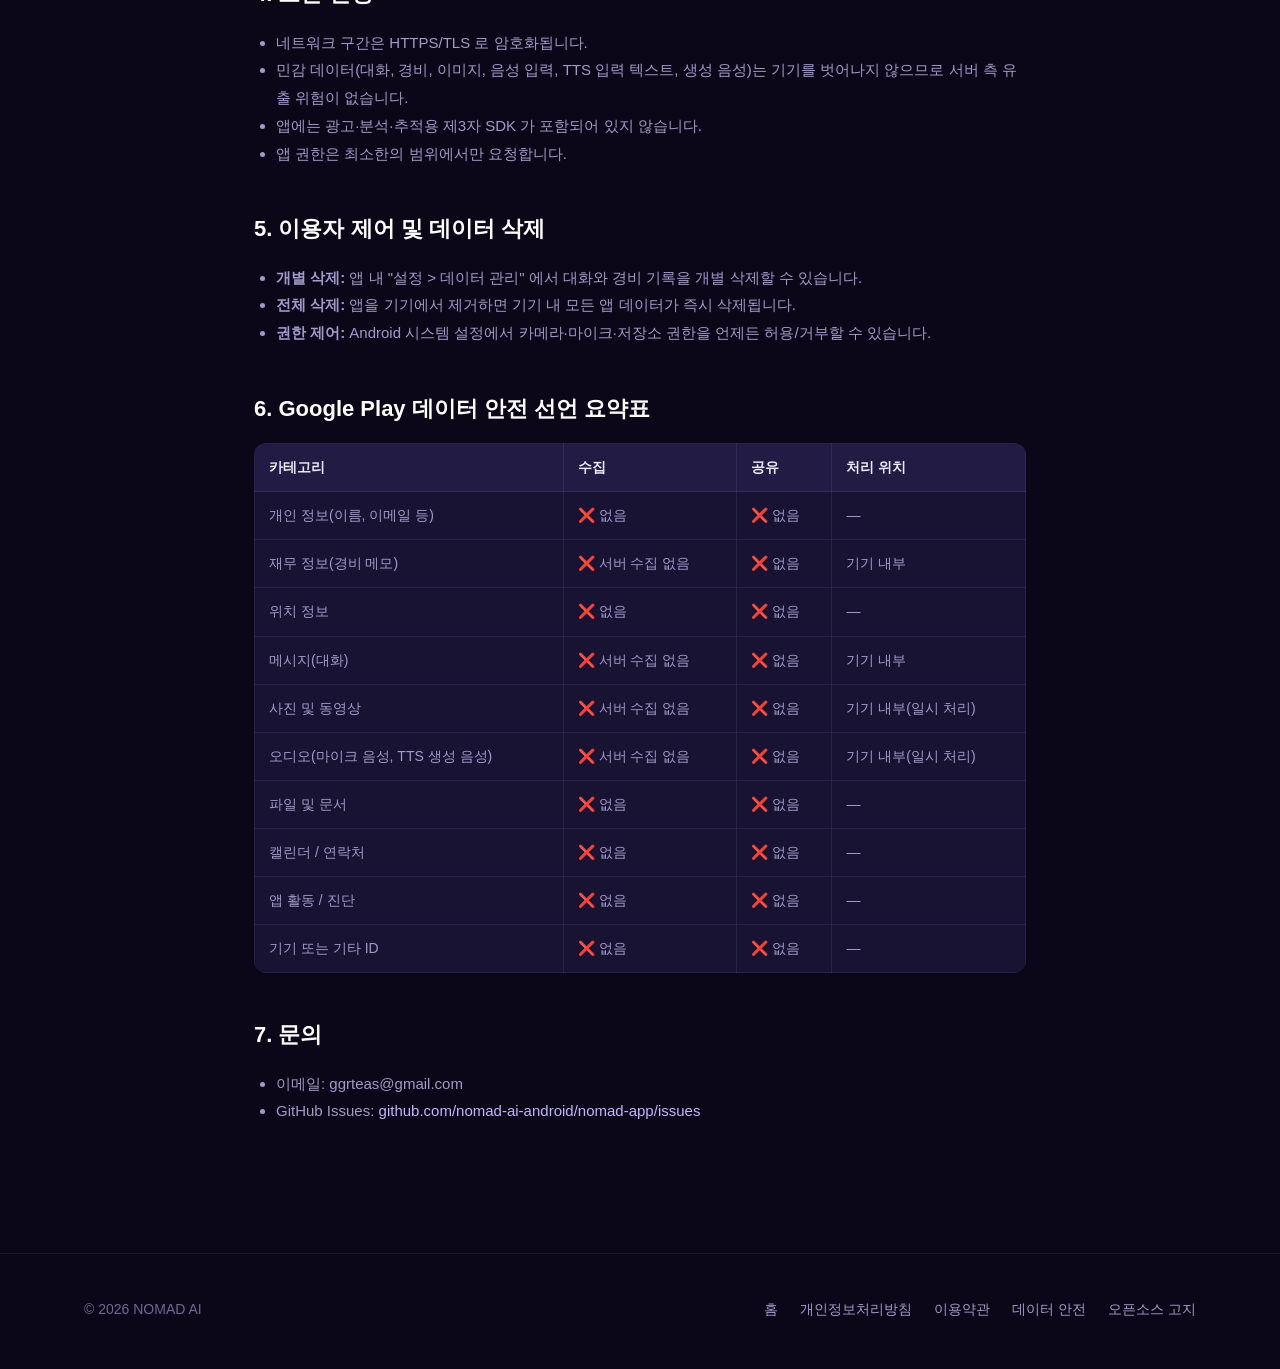
==== commit fcb5f325: "데이터처리방침 추가" ====
--- a/data-safety.html
+++ b/data-safety.html
@@ -22,6 +22,7 @@
           <a href="privacy.html">개인정보처리방침</a>
           <a href="terms.html">이용약관</a>
           <a href="data-safety.html">데이터 안전</a>
+          <a href="open-source.html">오픈소스 고지</a>
         </nav>
       </div>
     </header>
@@ -29,7 +30,7 @@
     <main class="legal">
       <a class="back" href="index.html">← 홈으로 돌아가기</a>
       <h1>데이터 안전 (데이터 처리방침)</h1>
-      <p class="updated">최종 업데이트: 2026년 4월 17일</p>
+      <p class="updated">최종 업데이트: 2026년 4월 30일</p>
 
       <p>
         본 페이지는 Google Play 스토어의 "데이터 안전(Data safety)" 섹션에
@@ -40,8 +41,8 @@
 
       <div class="callout">
         <b>요약:</b> NOMAD AI 는 사용자의 어떠한 개인 데이터도 당사 서버로
-        수집·전송하지 않습니다. 모든 대화, 이미지, 경비 데이터는 이용자의
-        Android 기기 내부에만 저장됩니다.
+        수집·전송하지 않습니다. 모든 대화, 이미지, 음성 입력, TTS 입력 텍스트,
+        생성 음성, 경비 데이터는 이용자의 Android 기기 내부에서만 처리됩니다.
       </div>
 
       <h2>1. 데이터 수집 및 전송 여부</h2>
@@ -107,6 +108,12 @@
             <td>없음</td>
           </tr>
           <tr>
+            <td>오디오(TTS 생성 음성)</td>
+            <td>텍스트 음성 변환(TTS) 및 음성 안내</td>
+            <td>선택</td>
+            <td>없음</td>
+          </tr>
+          <tr>
             <td>금융 정보(경비·지출 메모)</td>
             <td>지출 자동 기록 및 통계</td>
             <td>선택</td>
@@ -124,12 +131,14 @@
       <h2>3. 네트워크 통신이 발생하는 경우</h2>
       <p>
         다음 두 가지 경우에 한해 최소한의 네트워크 요청이 발생합니다. 이
-        요청에는 이용자의 대화·이미지·경비 내역이 포함되지 않습니다.
+        요청에는 이용자의 대화·이미지·음성 입력·TTS 입력 텍스트·생성 음성·
+        경비 내역이 포함되지 않습니다.
       </p>
       <ul>
         <li>
-          <b>AI 모델 다운로드:</b> 앱 최초 설정 시 Gemma 모델 파일을 공개
-          모델 저장소(예: Hugging Face)로부터 다운로드합니다.
+          <b>AI 및 TTS 모델 다운로드:</b> 앱 최초 설정 또는 모델 선택 시 Gemma,
+          Kokoro-82M, MeloTTS-Korean 등 모델 파일을 공개 모델 저장소(예:
+          Hugging Face, GitHub)로부터 다운로드할 수 있습니다.
         </li>
         <li>
           <b>환율 조회:</b> 이용자가 환율 기능을 사용할 때 공개 환율 API
@@ -141,8 +150,8 @@
       <ul>
         <li>네트워크 구간은 HTTPS/TLS 로 암호화됩니다.</li>
         <li>
-          민감 데이터(대화, 경비, 이미지)는 기기를 벗어나지 않으므로 서버 측
-          유출 위험이 없습니다.
+          민감 데이터(대화, 경비, 이미지, 음성 입력, TTS 입력 텍스트, 생성
+          음성)는 기기를 벗어나지 않으므로 서버 측 유출 위험이 없습니다.
         </li>
         <li>앱에는 광고·분석·추적용 제3자 SDK 가 포함되어 있지 않습니다.</li>
         <li>앱 권한은 최소한의 범위에서만 요청합니다.</li>
@@ -206,7 +215,7 @@
             <td>기기 내부(일시 처리)</td>
           </tr>
           <tr>
-            <td>오디오(마이크 음성)</td>
+            <td>오디오(마이크 음성, TTS 생성 음성)</td>
             <td>❌ 서버 수집 없음</td>
             <td>❌ 없음</td>
             <td>기기 내부(일시 처리)</td>
@@ -261,6 +270,7 @@
           <a href="privacy.html">개인정보처리방침</a>
           <a href="terms.html">이용약관</a>
           <a href="data-safety.html">데이터 안전</a>
+          <a href="open-source.html">오픈소스 고지</a>
         </div>
       </div>
     </footer>
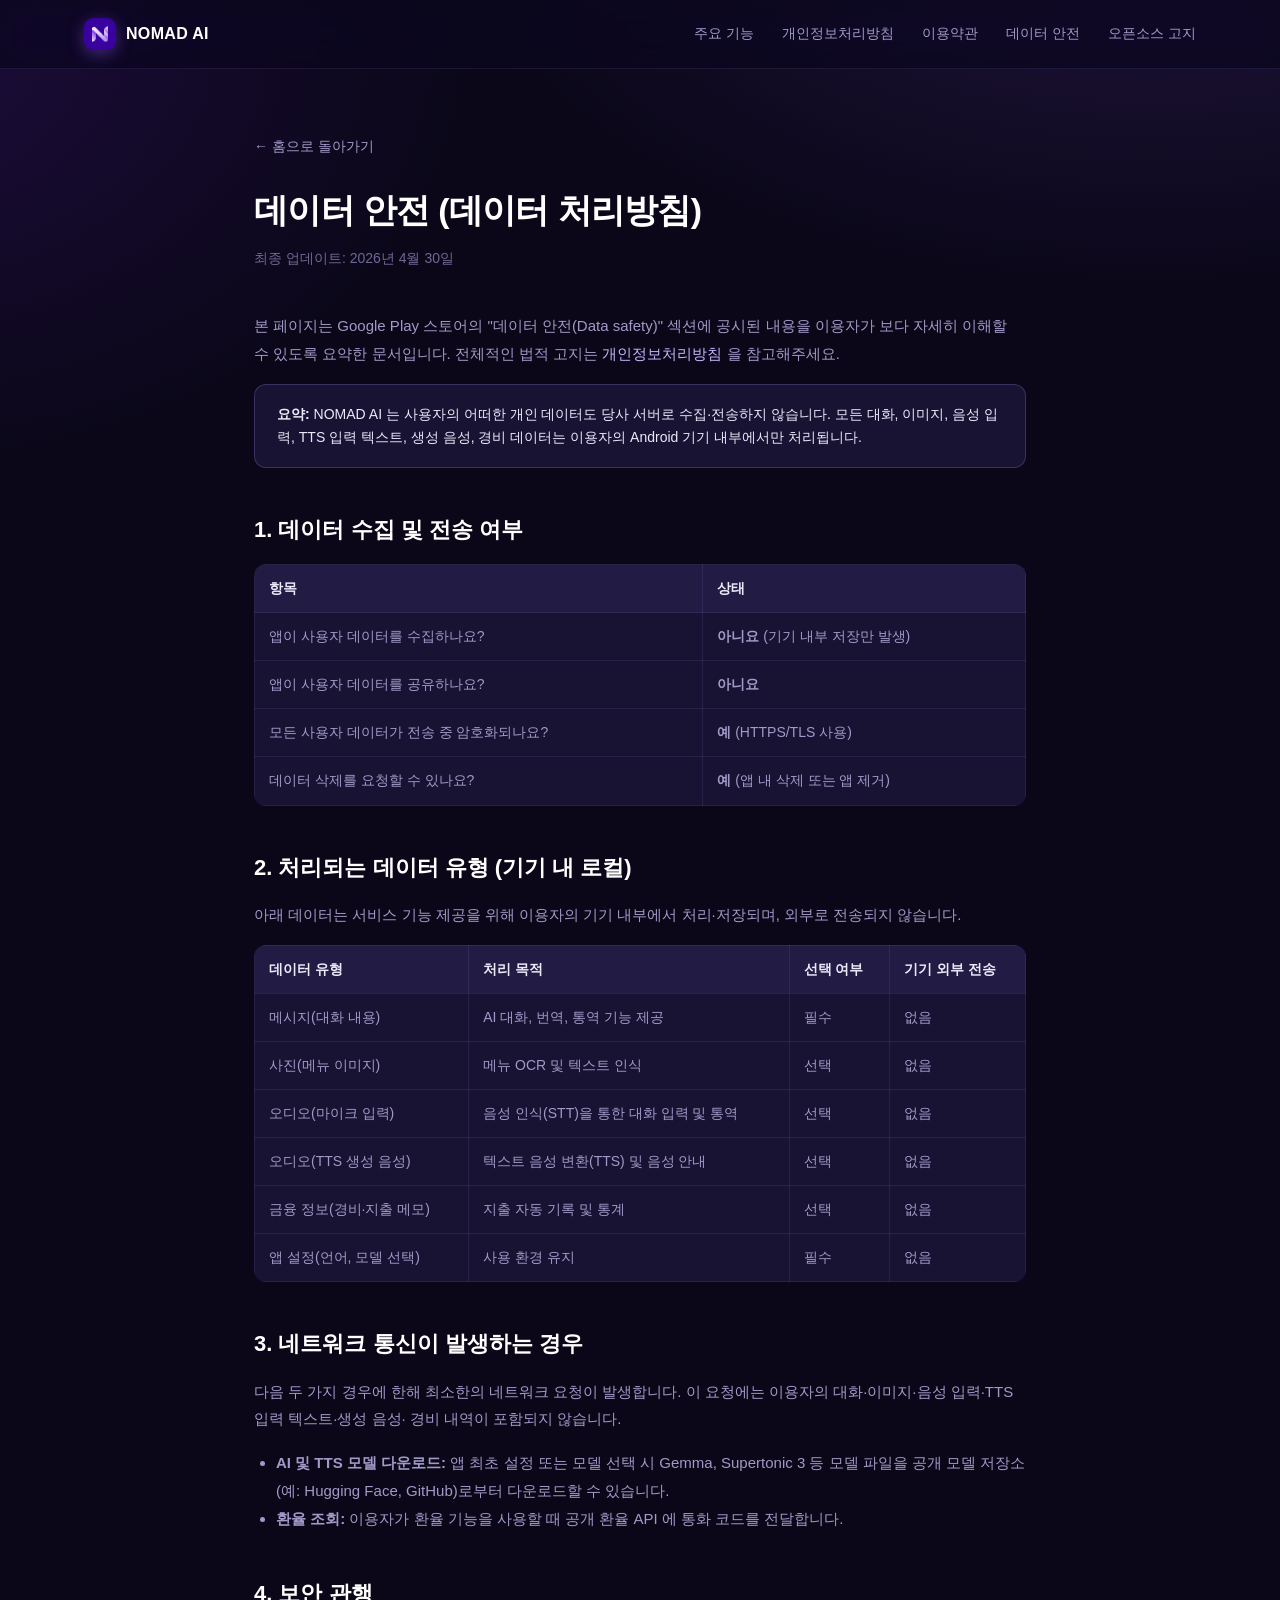
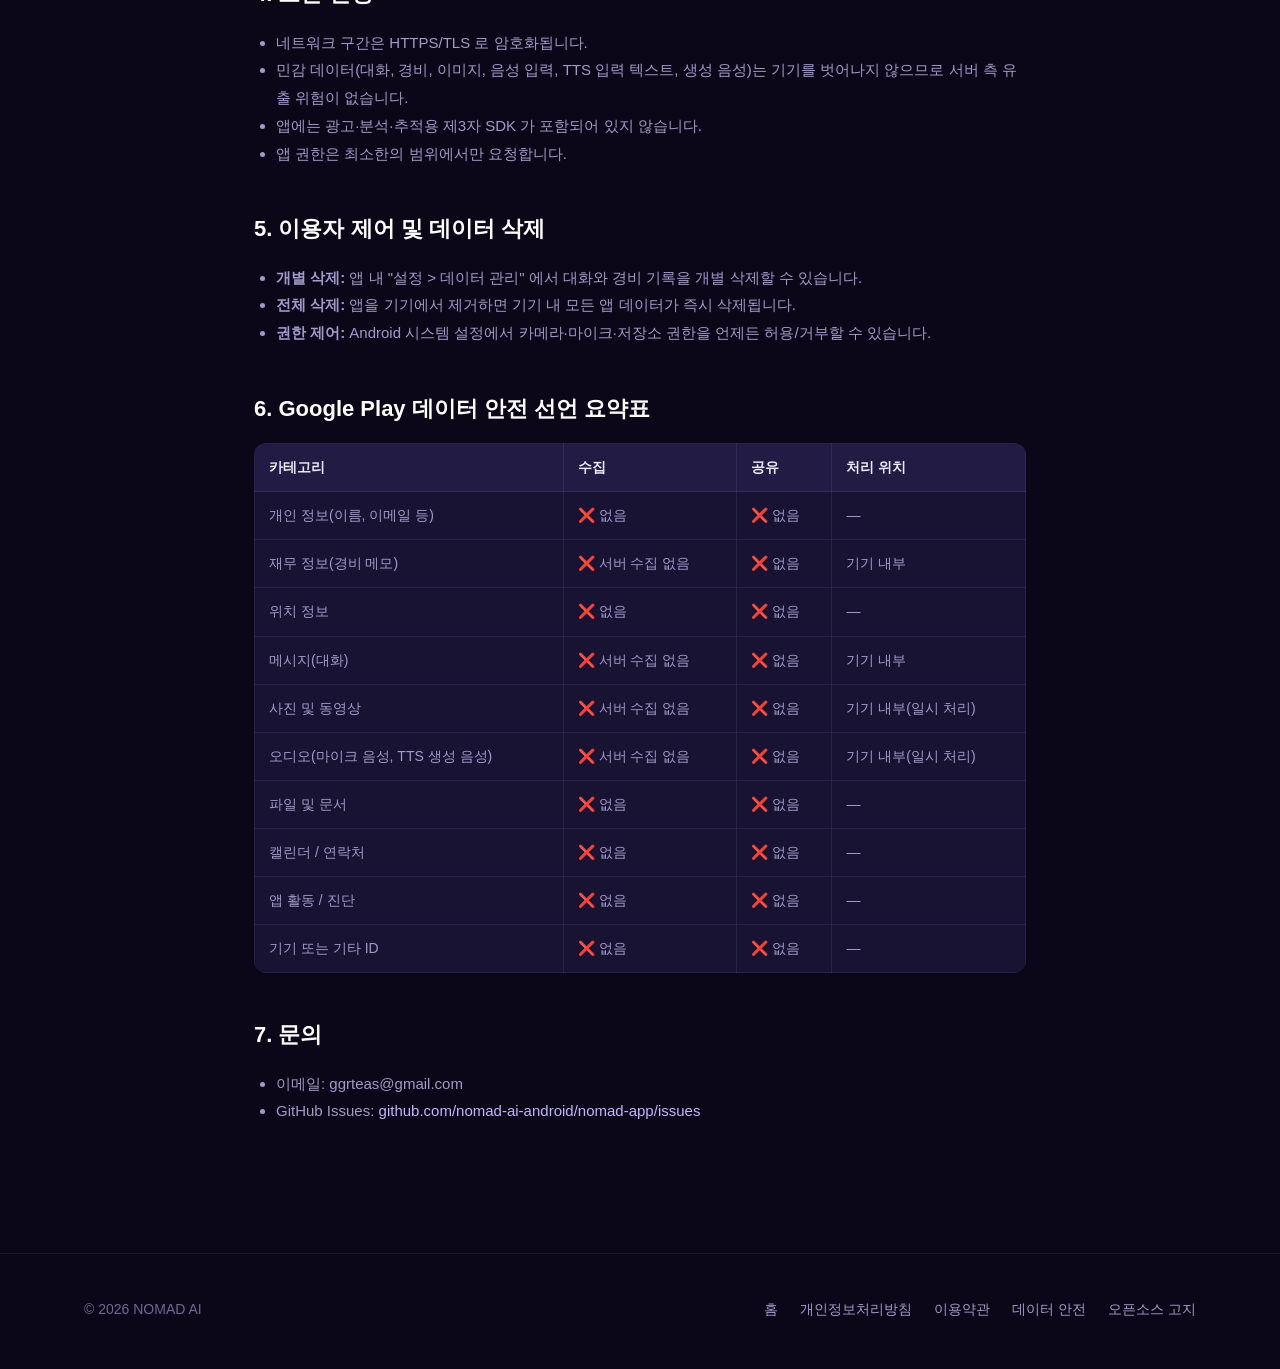
==== commit a86a5571: "supertonic 고지 추가" ====
--- a/data-safety.html
+++ b/data-safety.html
@@ -137,8 +137,8 @@
       <ul>
         <li>
           <b>AI 및 TTS 모델 다운로드:</b> 앱 최초 설정 또는 모델 선택 시 Gemma,
-          Kokoro-82M, MeloTTS-Korean 등 모델 파일을 공개 모델 저장소(예:
-          Hugging Face, GitHub)로부터 다운로드할 수 있습니다.
+          Supertonic 3 등 모델 파일을 공개 모델 저장소(예: Hugging Face,
+          GitHub)로부터 다운로드할 수 있습니다.
         </li>
         <li>
           <b>환율 조회:</b> 이용자가 환율 기능을 사용할 때 공개 환율 API
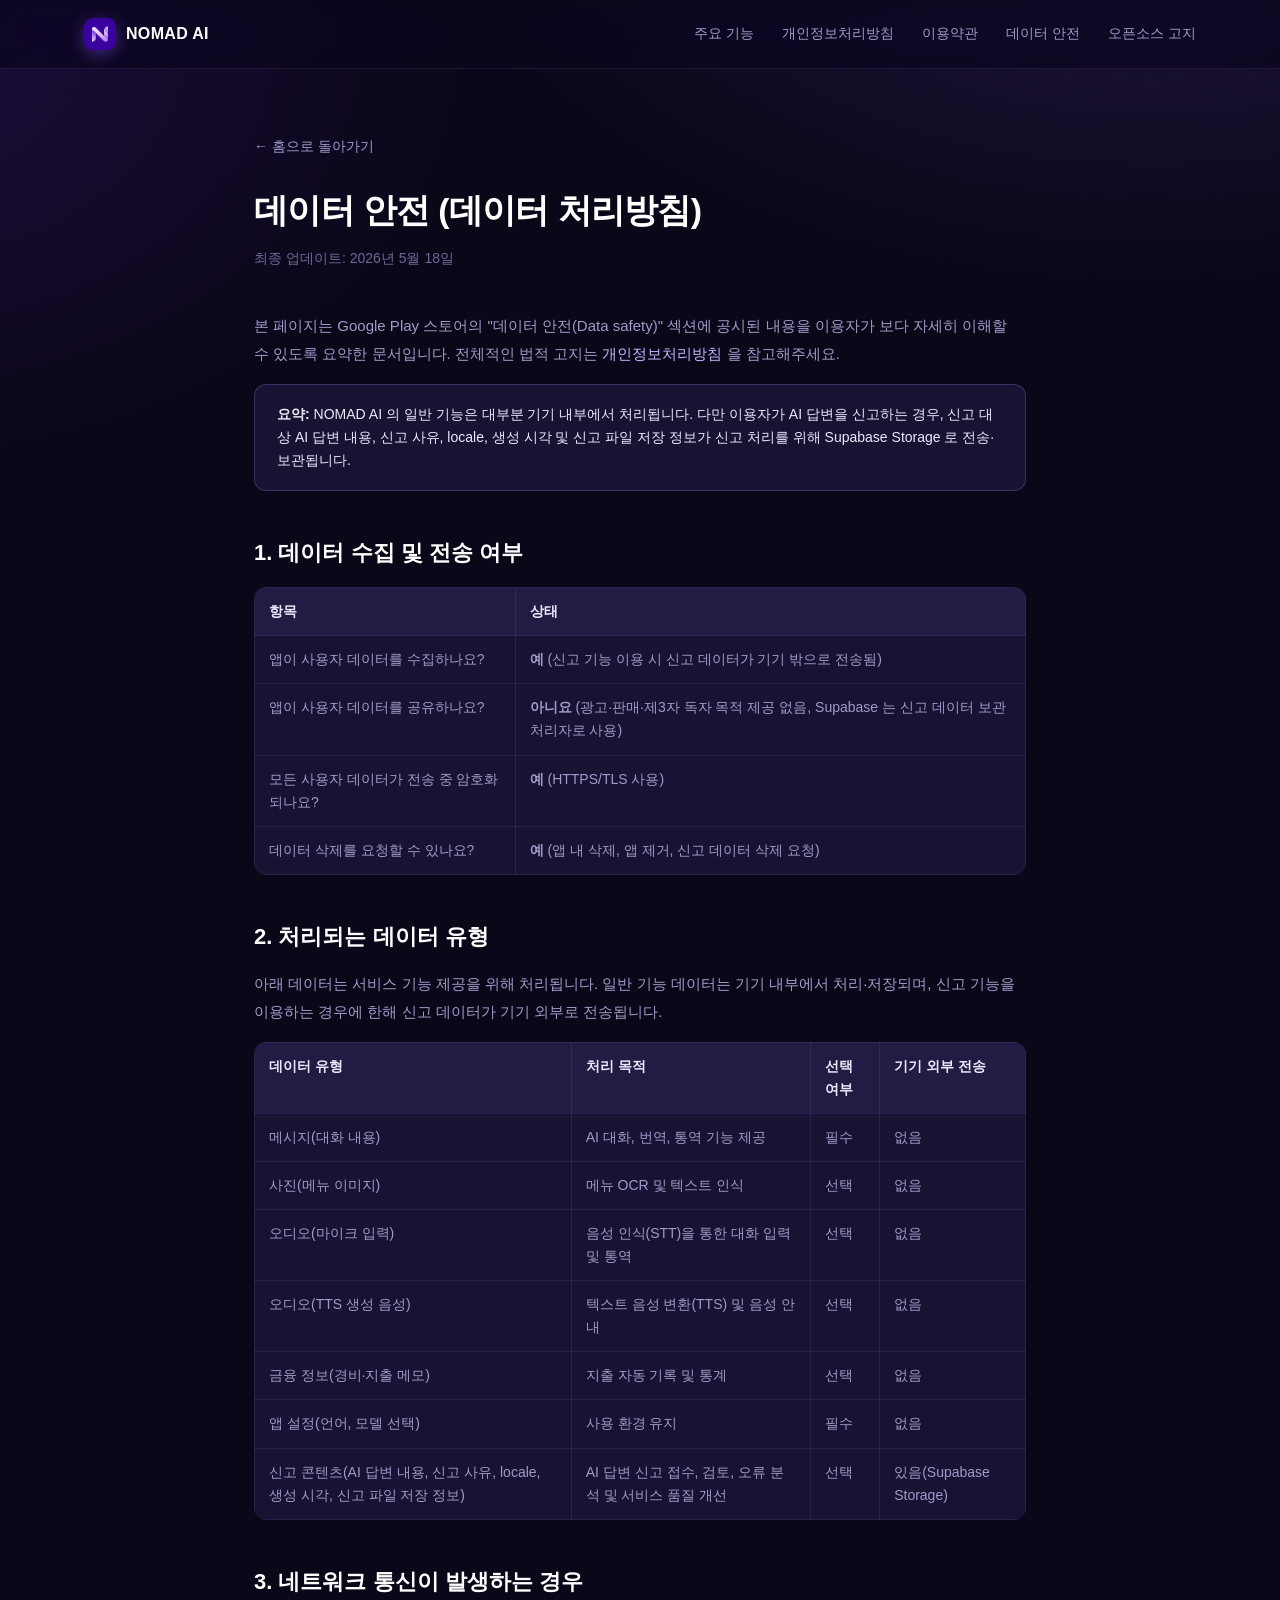
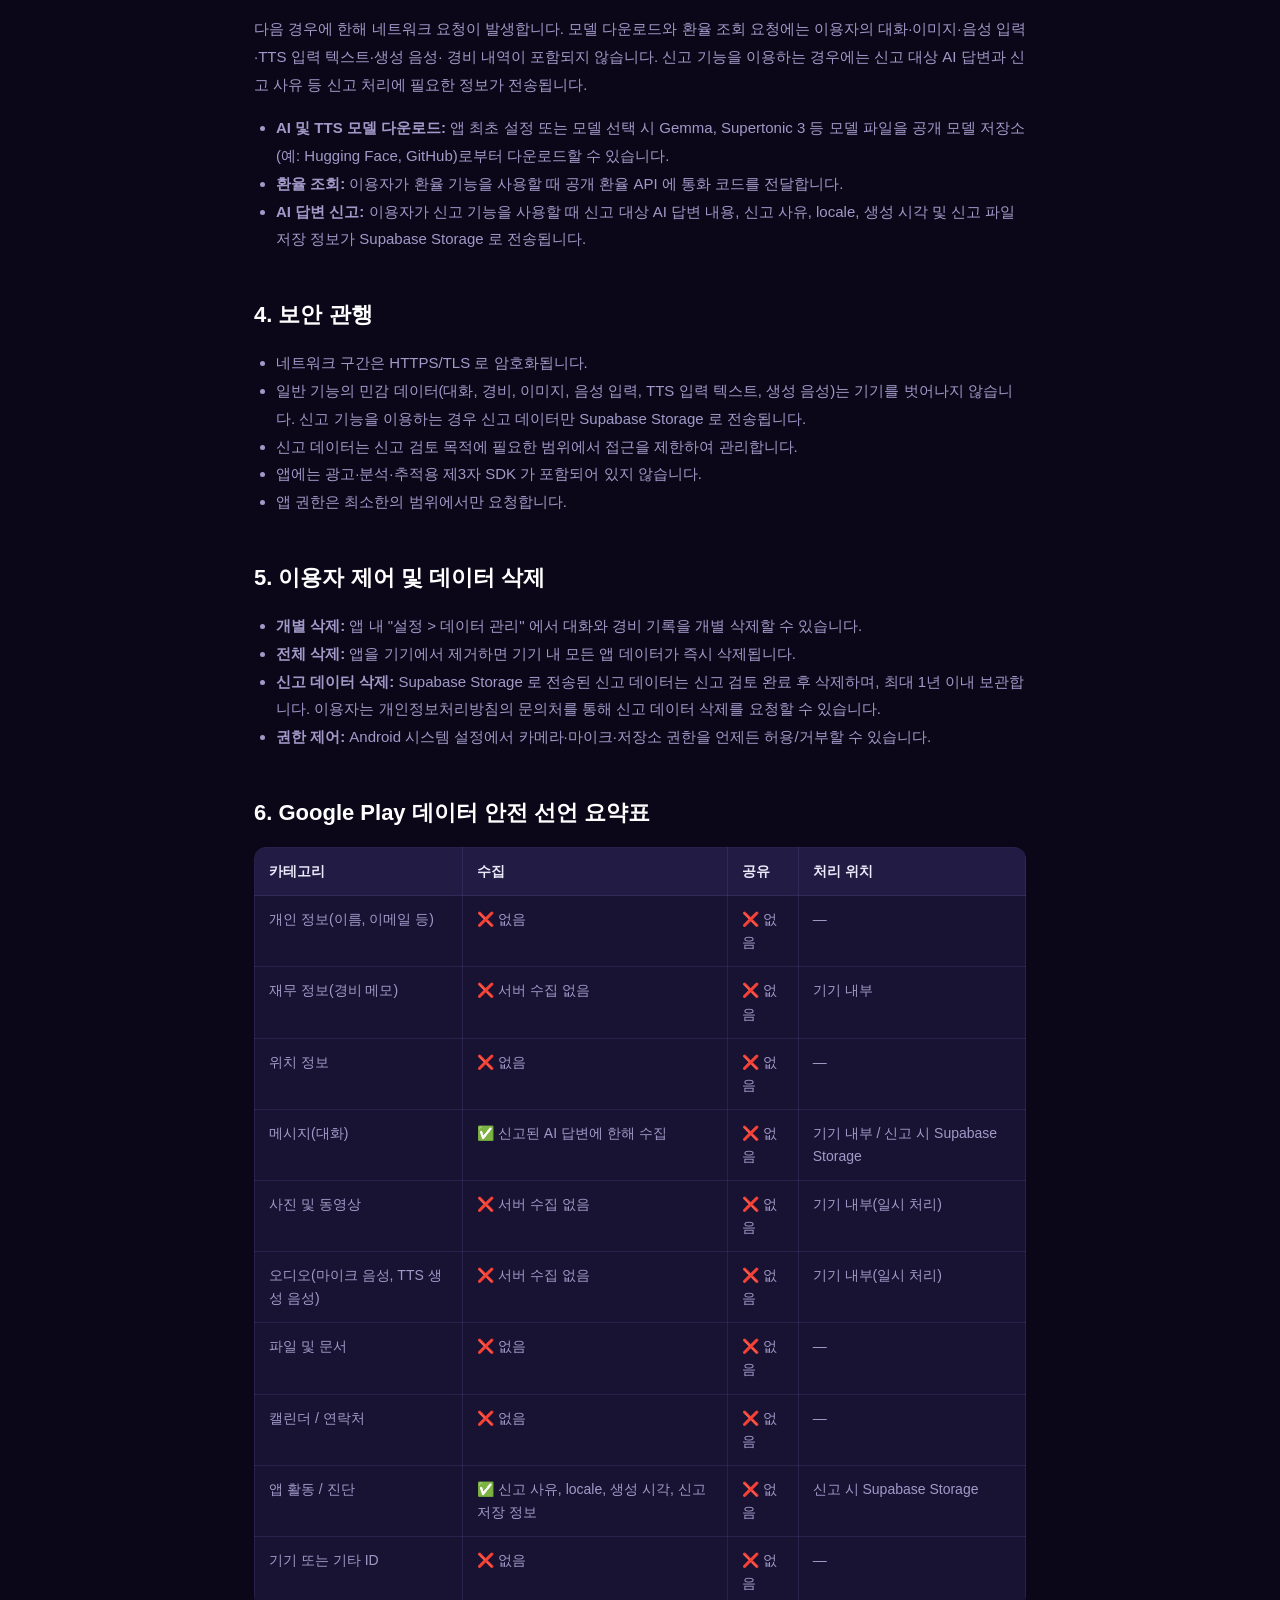
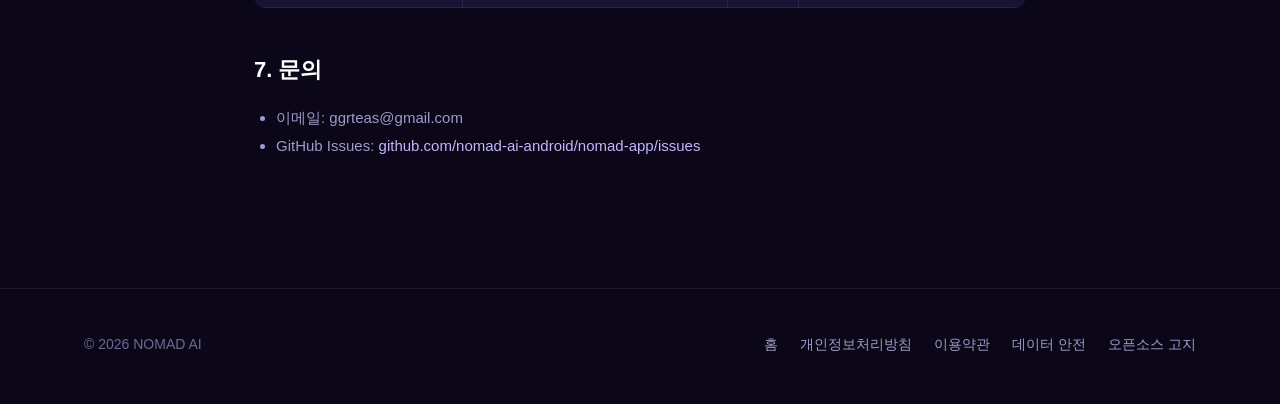
==== commit ad1450be: "신고 기능 추가로 인한 정책 업데이트" ====
--- a/data-safety.html
+++ b/data-safety.html
@@ -30,7 +30,7 @@
     <main class="legal">
       <a class="back" href="index.html">← 홈으로 돌아가기</a>
       <h1>데이터 안전 (데이터 처리방침)</h1>
-      <p class="updated">최종 업데이트: 2026년 4월 30일</p>
+      <p class="updated">최종 업데이트: 2026년 5월 18일</p>
 
       <p>
         본 페이지는 Google Play 스토어의 "데이터 안전(Data safety)" 섹션에
@@ -40,9 +40,10 @@
       </p>
 
       <div class="callout">
-        <b>요약:</b> NOMAD AI 는 사용자의 어떠한 개인 데이터도 당사 서버로
-        수집·전송하지 않습니다. 모든 대화, 이미지, 음성 입력, TTS 입력 텍스트,
-        생성 음성, 경비 데이터는 이용자의 Android 기기 내부에서만 처리됩니다.
+        <b>요약:</b> NOMAD AI 의 일반 기능은 대부분 기기 내부에서 처리됩니다.
+        다만 이용자가 AI 답변을 신고하는 경우, 신고 대상 AI 답변 내용,
+        신고 사유, locale, 생성 시각 및 신고 파일 저장 정보가 신고 처리를
+        위해 Supabase Storage 로 전송·보관됩니다.
       </div>
 
       <h2>1. 데이터 수집 및 전송 여부</h2>
@@ -56,11 +57,11 @@
         <tbody>
           <tr>
             <td>앱이 사용자 데이터를 수집하나요?</td>
-            <td><b>아니요</b> (기기 내부 저장만 발생)</td>
+            <td><b>예</b> (신고 기능 이용 시 신고 데이터가 기기 밖으로 전송됨)</td>
           </tr>
           <tr>
             <td>앱이 사용자 데이터를 공유하나요?</td>
-            <td><b>아니요</b></td>
+            <td><b>아니요</b> (광고·판매·제3자 독자 목적 제공 없음, Supabase 는 신고 데이터 보관 처리자로 사용)</td>
           </tr>
           <tr>
             <td>모든 사용자 데이터가 전송 중 암호화되나요?</td>
@@ -68,15 +69,16 @@
           </tr>
           <tr>
             <td>데이터 삭제를 요청할 수 있나요?</td>
-            <td><b>예</b> (앱 내 삭제 또는 앱 제거)</td>
+            <td><b>예</b> (앱 내 삭제, 앱 제거, 신고 데이터 삭제 요청)</td>
           </tr>
         </tbody>
       </table>
 
-      <h2>2. 처리되는 데이터 유형 (기기 내 로컬)</h2>
+      <h2>2. 처리되는 데이터 유형</h2>
       <p>
-        아래 데이터는 서비스 기능 제공을 위해 이용자의 기기 내부에서
-        처리·저장되며, 외부로 전송되지 않습니다.
+        아래 데이터는 서비스 기능 제공을 위해 처리됩니다. 일반 기능 데이터는
+        기기 내부에서 처리·저장되며, 신고 기능을 이용하는 경우에 한해 신고
+        데이터가 기기 외부로 전송됩니다.
       </p>
 
       <table>
@@ -125,14 +127,21 @@
             <td>필수</td>
             <td>없음</td>
           </tr>
+          <tr>
+            <td>신고 콘텐츠(AI 답변 내용, 신고 사유, locale, 생성 시각, 신고 파일 저장 정보)</td>
+            <td>AI 답변 신고 접수, 검토, 오류 분석 및 서비스 품질 개선</td>
+            <td>선택</td>
+            <td>있음(Supabase Storage)</td>
+          </tr>
         </tbody>
       </table>
 
       <h2>3. 네트워크 통신이 발생하는 경우</h2>
       <p>
-        다음 두 가지 경우에 한해 최소한의 네트워크 요청이 발생합니다. 이
+        다음 경우에 한해 네트워크 요청이 발생합니다. 모델 다운로드와 환율 조회
         요청에는 이용자의 대화·이미지·음성 입력·TTS 입력 텍스트·생성 음성·
-        경비 내역이 포함되지 않습니다.
+        경비 내역이 포함되지 않습니다. 신고 기능을 이용하는 경우에는 신고
+        대상 AI 답변과 신고 사유 등 신고 처리에 필요한 정보가 전송됩니다.
       </p>
       <ul>
         <li>
@@ -144,15 +153,22 @@
           <b>환율 조회:</b> 이용자가 환율 기능을 사용할 때 공개 환율 API
           에 통화 코드를 전달합니다.
         </li>
+        <li>
+          <b>AI 답변 신고:</b> 이용자가 신고 기능을 사용할 때 신고 대상 AI 답변
+          내용, 신고 사유, locale, 생성 시각 및 신고 파일 저장 정보가 Supabase
+          Storage 로 전송됩니다.
+        </li>
       </ul>
 
       <h2>4. 보안 관행</h2>
       <ul>
         <li>네트워크 구간은 HTTPS/TLS 로 암호화됩니다.</li>
         <li>
-          민감 데이터(대화, 경비, 이미지, 음성 입력, TTS 입력 텍스트, 생성
-          음성)는 기기를 벗어나지 않으므로 서버 측 유출 위험이 없습니다.
-        </li>
+          일반 기능의 민감 데이터(대화, 경비, 이미지, 음성 입력, TTS 입력
+          텍스트, 생성 음성)는 기기를 벗어나지 않습니다. 신고 기능을 이용하는
+          경우 신고 데이터만 Supabase Storage 로 전송됩니다.
+        </li>
+        <li>신고 데이터는 신고 검토 목적에 필요한 범위에서 접근을 제한하여 관리합니다.</li>
         <li>앱에는 광고·분석·추적용 제3자 SDK 가 포함되어 있지 않습니다.</li>
         <li>앱 권한은 최소한의 범위에서만 요청합니다.</li>
       </ul>
@@ -166,6 +182,12 @@
         <li>
           <b>전체 삭제:</b> 앱을 기기에서 제거하면 기기 내 모든 앱 데이터가
           즉시 삭제됩니다.
+        </li>
+        <li>
+          <b>신고 데이터 삭제:</b> Supabase Storage 로 전송된 신고 데이터는
+          신고 검토 완료 후 삭제하며, 최대 1년 이내 보관합니다. 이용자는
+          개인정보처리방침의 문의처를 통해 신고 데이터 삭제를 요청할 수
+          있습니다.
         </li>
         <li>
           <b>권한 제어:</b> Android 시스템 설정에서 카메라·마이크·저장소
@@ -204,9 +226,9 @@
           </tr>
           <tr>
             <td>메시지(대화)</td>
-            <td>❌ 서버 수집 없음</td>
-            <td>❌ 없음</td>
-            <td>기기 내부</td>
+            <td>✅ 신고된 AI 답변에 한해 수집</td>
+            <td>❌ 없음</td>
+            <td>기기 내부 / 신고 시 Supabase Storage</td>
           </tr>
           <tr>
             <td>사진 및 동영상</td>
@@ -234,9 +256,9 @@
           </tr>
           <tr>
             <td>앱 활동 / 진단</td>
-            <td>❌ 없음</td>
-            <td>❌ 없음</td>
-            <td>—</td>
+            <td>✅ 신고 사유, locale, 생성 시각, 신고 저장 정보</td>
+            <td>❌ 없음</td>
+            <td>신고 시 Supabase Storage</td>
           </tr>
           <tr>
             <td>기기 또는 기타 ID</td>
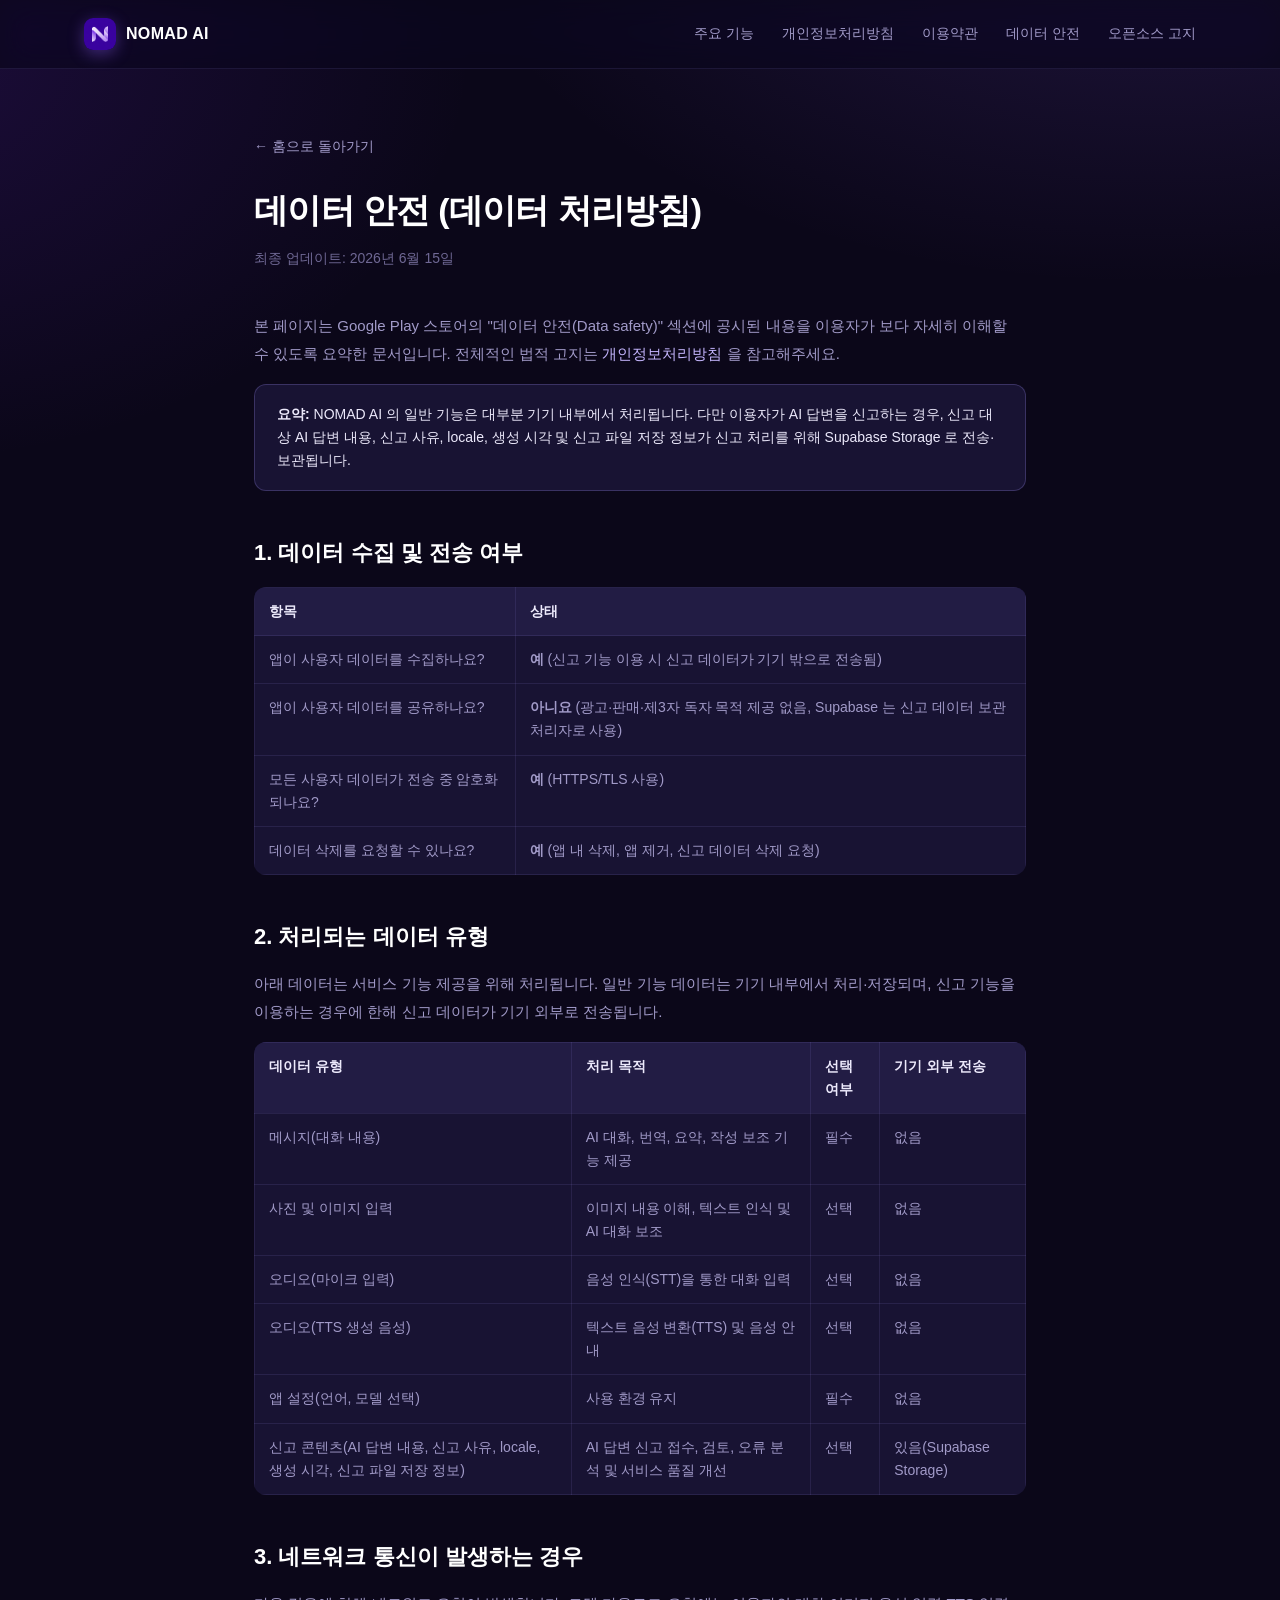
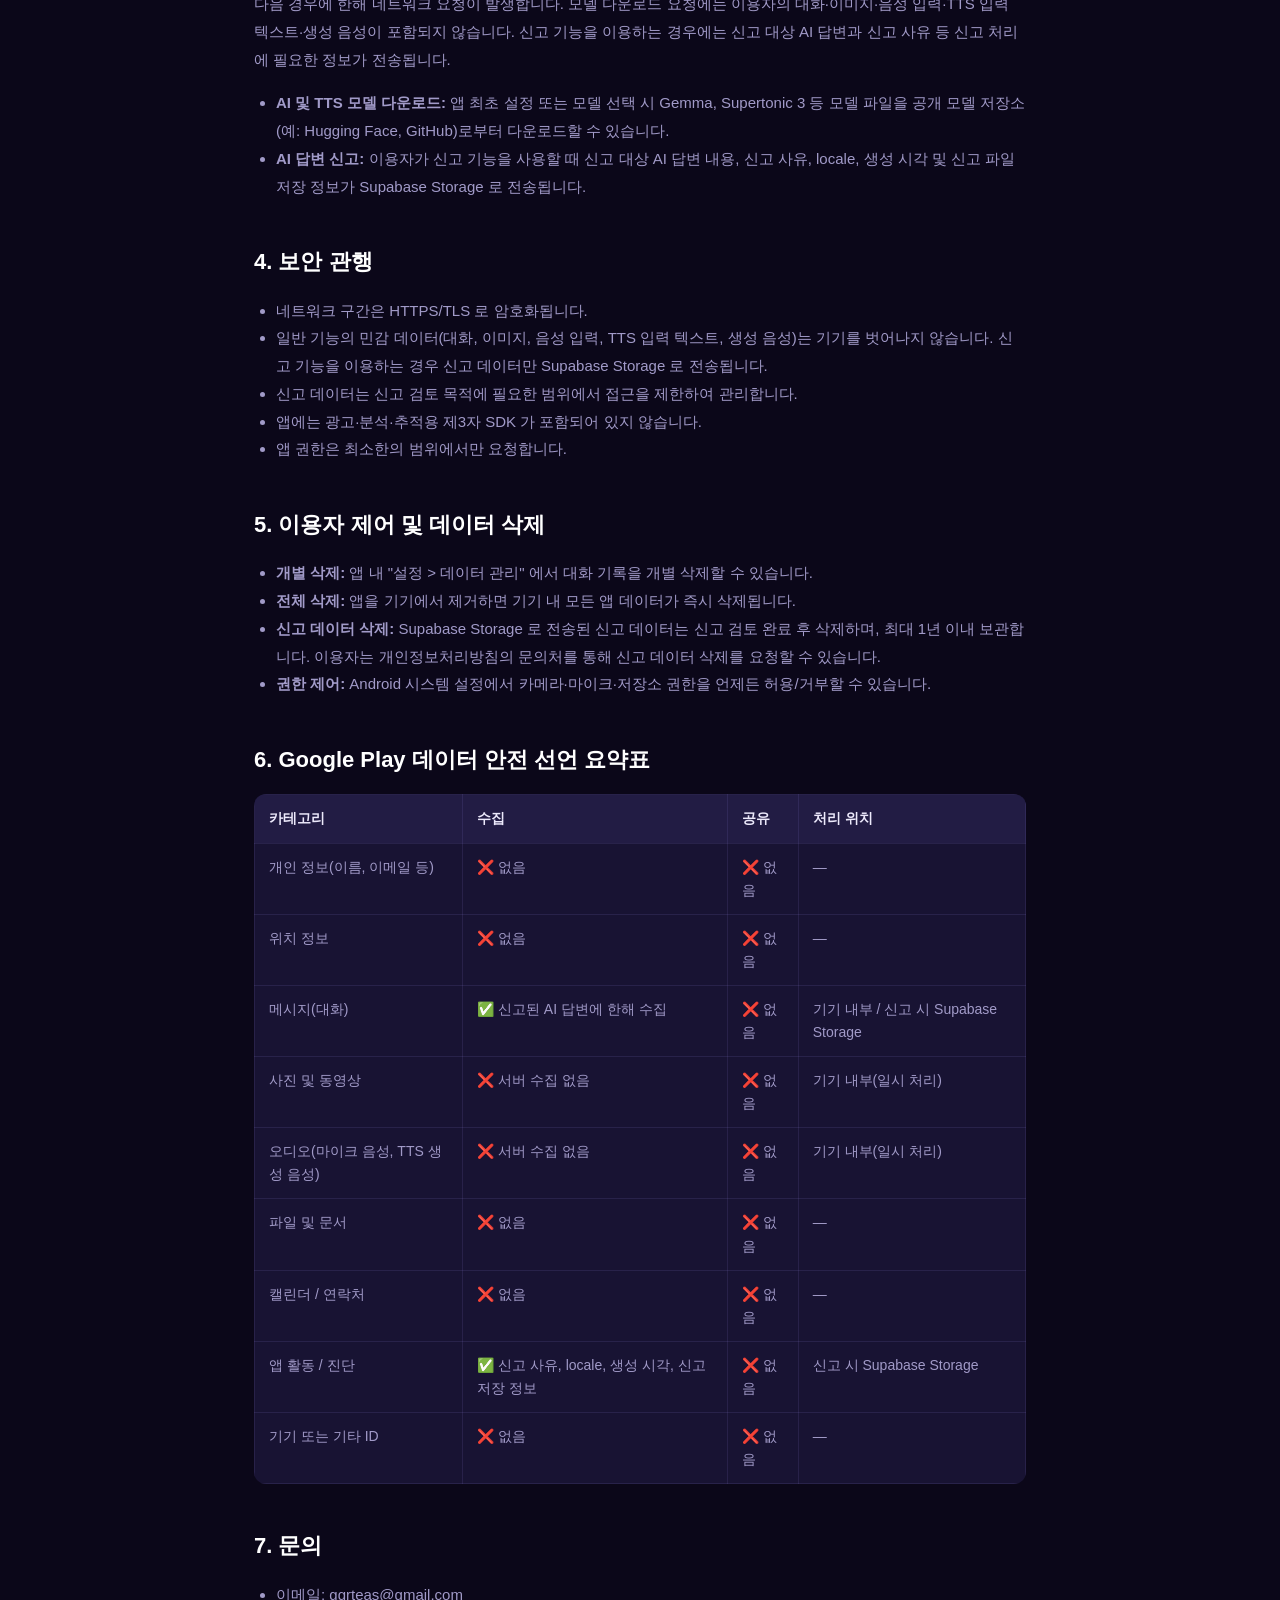
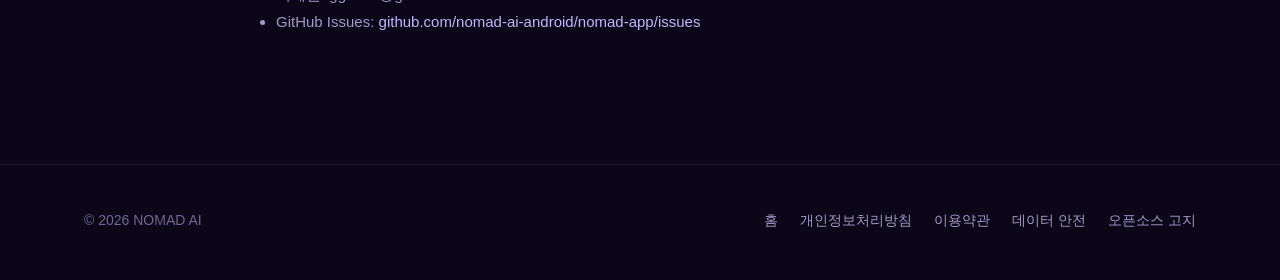
==== commit cdb3b8be: "여행 AI 도우미 문구 삭제" ====
--- a/data-safety.html
+++ b/data-safety.html
@@ -30,7 +30,7 @@
     <main class="legal">
       <a class="back" href="index.html">← 홈으로 돌아가기</a>
       <h1>데이터 안전 (데이터 처리방침)</h1>
-      <p class="updated">최종 업데이트: 2026년 5월 18일</p>
+      <p class="updated">최종 업데이트: 2026년 6월 15일</p>
 
       <p>
         본 페이지는 Google Play 스토어의 "데이터 안전(Data safety)" 섹션에
@@ -93,31 +93,25 @@
         <tbody>
           <tr>
             <td>메시지(대화 내용)</td>
-            <td>AI 대화, 번역, 통역 기능 제공</td>
+            <td>AI 대화, 번역, 요약, 작성 보조 기능 제공</td>
             <td>필수</td>
             <td>없음</td>
           </tr>
           <tr>
-            <td>사진(메뉴 이미지)</td>
-            <td>메뉴 OCR 및 텍스트 인식</td>
+            <td>사진 및 이미지 입력</td>
+            <td>이미지 내용 이해, 텍스트 인식 및 AI 대화 보조</td>
             <td>선택</td>
             <td>없음</td>
           </tr>
           <tr>
             <td>오디오(마이크 입력)</td>
-            <td>음성 인식(STT)을 통한 대화 입력 및 통역</td>
+            <td>음성 인식(STT)을 통한 대화 입력</td>
             <td>선택</td>
             <td>없음</td>
           </tr>
           <tr>
             <td>오디오(TTS 생성 음성)</td>
             <td>텍스트 음성 변환(TTS) 및 음성 안내</td>
-            <td>선택</td>
-            <td>없음</td>
-          </tr>
-          <tr>
-            <td>금융 정보(경비·지출 메모)</td>
-            <td>지출 자동 기록 및 통계</td>
             <td>선택</td>
             <td>없음</td>
           </tr>
@@ -138,9 +132,9 @@
 
       <h2>3. 네트워크 통신이 발생하는 경우</h2>
       <p>
-        다음 경우에 한해 네트워크 요청이 발생합니다. 모델 다운로드와 환율 조회
-        요청에는 이용자의 대화·이미지·음성 입력·TTS 입력 텍스트·생성 음성·
-        경비 내역이 포함되지 않습니다. 신고 기능을 이용하는 경우에는 신고
+        다음 경우에 한해 네트워크 요청이 발생합니다. 모델 다운로드 요청에는
+        이용자의 대화·이미지·음성 입력·TTS 입력 텍스트·생성 음성이 포함되지
+        않습니다. 신고 기능을 이용하는 경우에는 신고
         대상 AI 답변과 신고 사유 등 신고 처리에 필요한 정보가 전송됩니다.
       </p>
       <ul>
@@ -150,10 +144,6 @@
           GitHub)로부터 다운로드할 수 있습니다.
         </li>
         <li>
-          <b>환율 조회:</b> 이용자가 환율 기능을 사용할 때 공개 환율 API
-          에 통화 코드를 전달합니다.
-        </li>
-        <li>
           <b>AI 답변 신고:</b> 이용자가 신고 기능을 사용할 때 신고 대상 AI 답변
           내용, 신고 사유, locale, 생성 시각 및 신고 파일 저장 정보가 Supabase
           Storage 로 전송됩니다.
@@ -164,7 +154,7 @@
       <ul>
         <li>네트워크 구간은 HTTPS/TLS 로 암호화됩니다.</li>
         <li>
-          일반 기능의 민감 데이터(대화, 경비, 이미지, 음성 입력, TTS 입력
+          일반 기능의 민감 데이터(대화, 이미지, 음성 입력, TTS 입력
           텍스트, 생성 음성)는 기기를 벗어나지 않습니다. 신고 기능을 이용하는
           경우 신고 데이터만 Supabase Storage 로 전송됩니다.
         </li>
@@ -176,7 +166,7 @@
       <h2>5. 이용자 제어 및 데이터 삭제</h2>
       <ul>
         <li>
-          <b>개별 삭제:</b> 앱 내 "설정 > 데이터 관리" 에서 대화와 경비 기록을
+          <b>개별 삭제:</b> 앱 내 "설정 > 데이터 관리" 에서 대화 기록을
           개별 삭제할 수 있습니다.
         </li>
         <li>
@@ -211,12 +201,6 @@
             <td>❌ 없음</td>
             <td>❌ 없음</td>
             <td>—</td>
-          </tr>
-          <tr>
-            <td>재무 정보(경비 메모)</td>
-            <td>❌ 서버 수집 없음</td>
-            <td>❌ 없음</td>
-            <td>기기 내부</td>
           </tr>
           <tr>
             <td>위치 정보</td>
